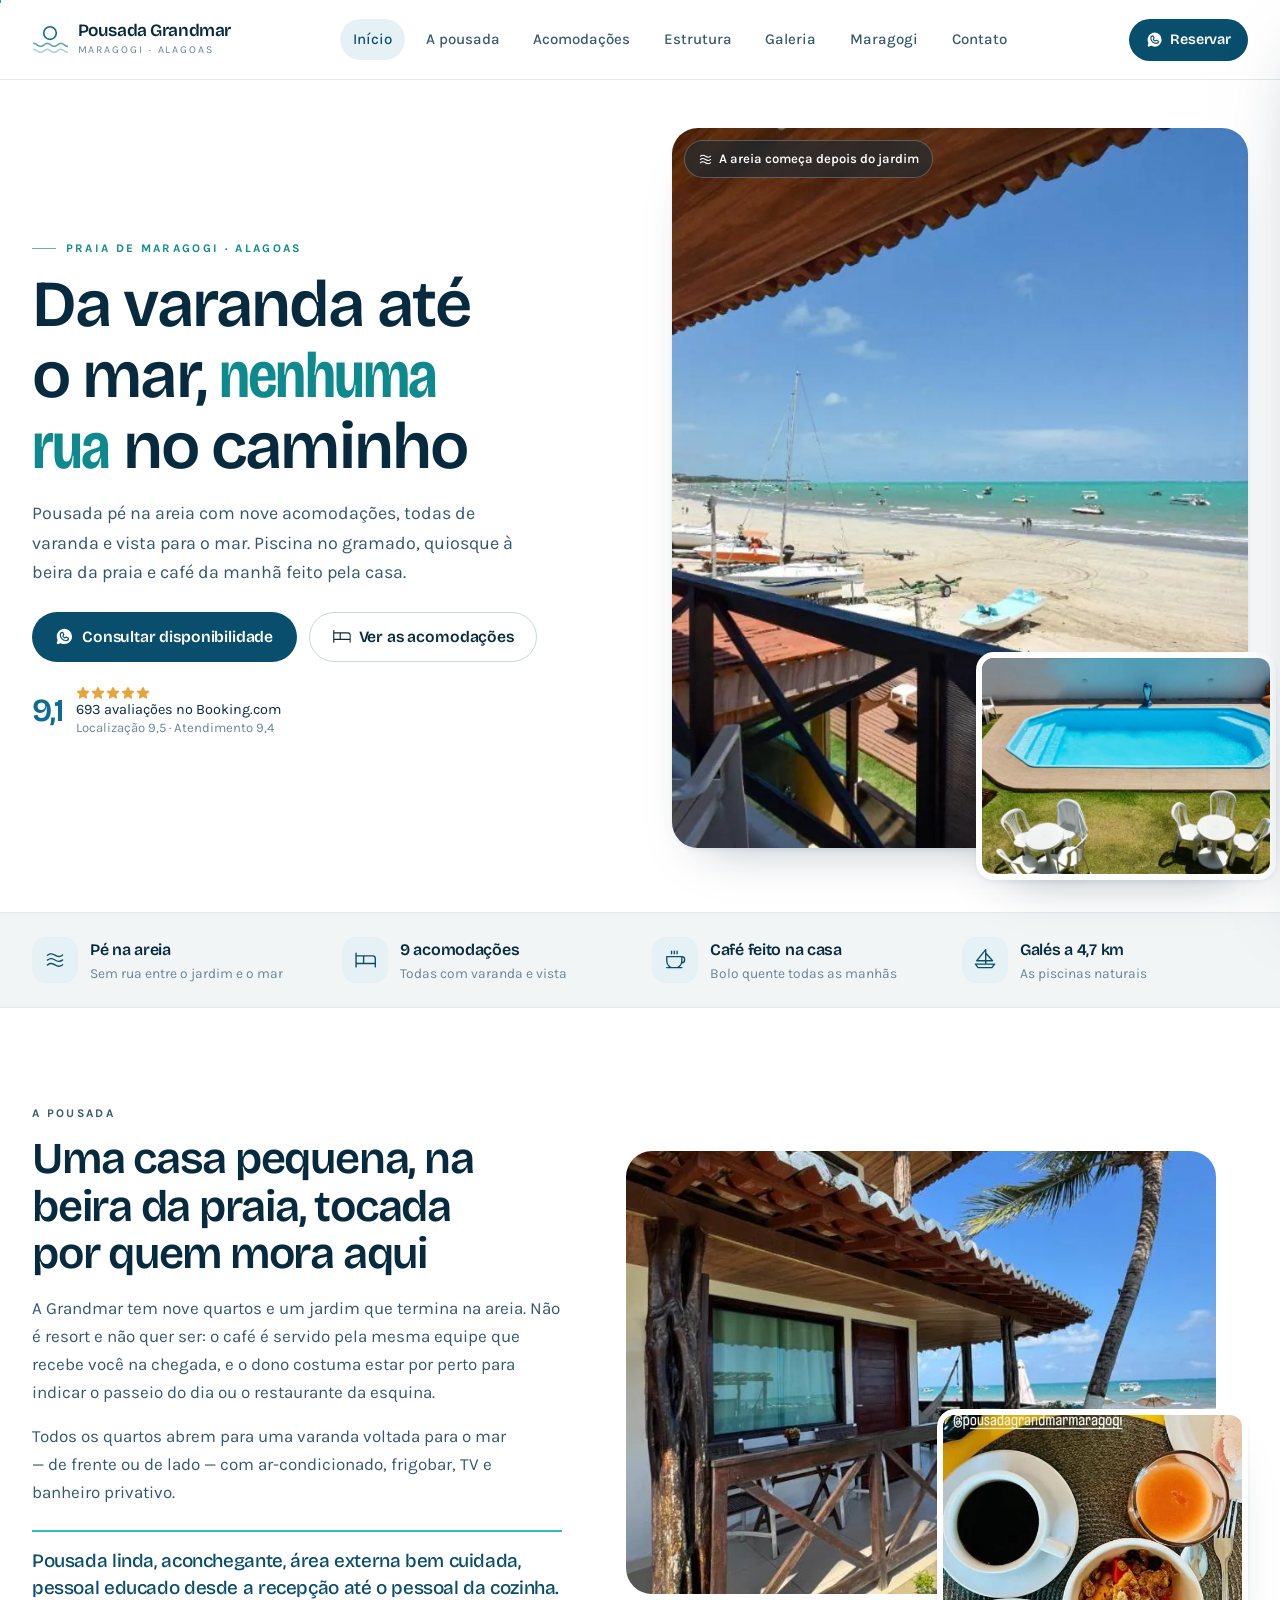
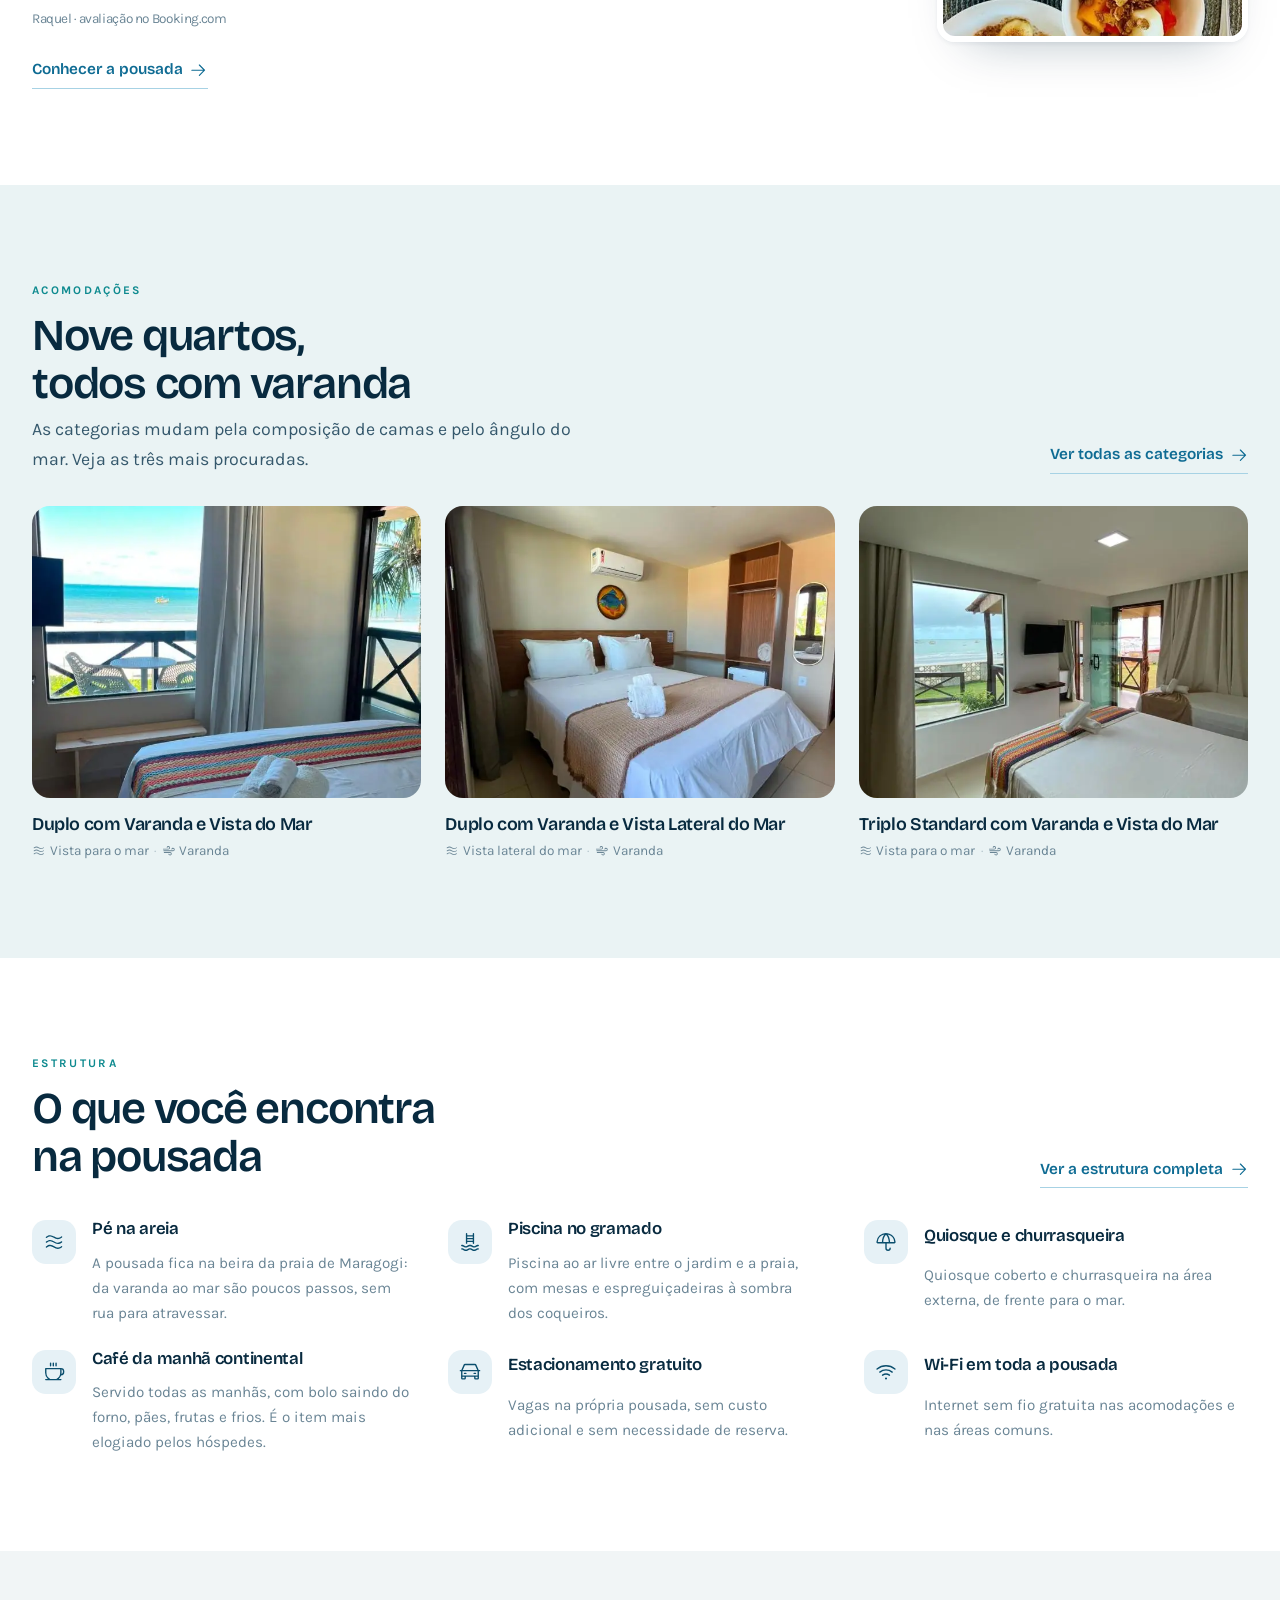
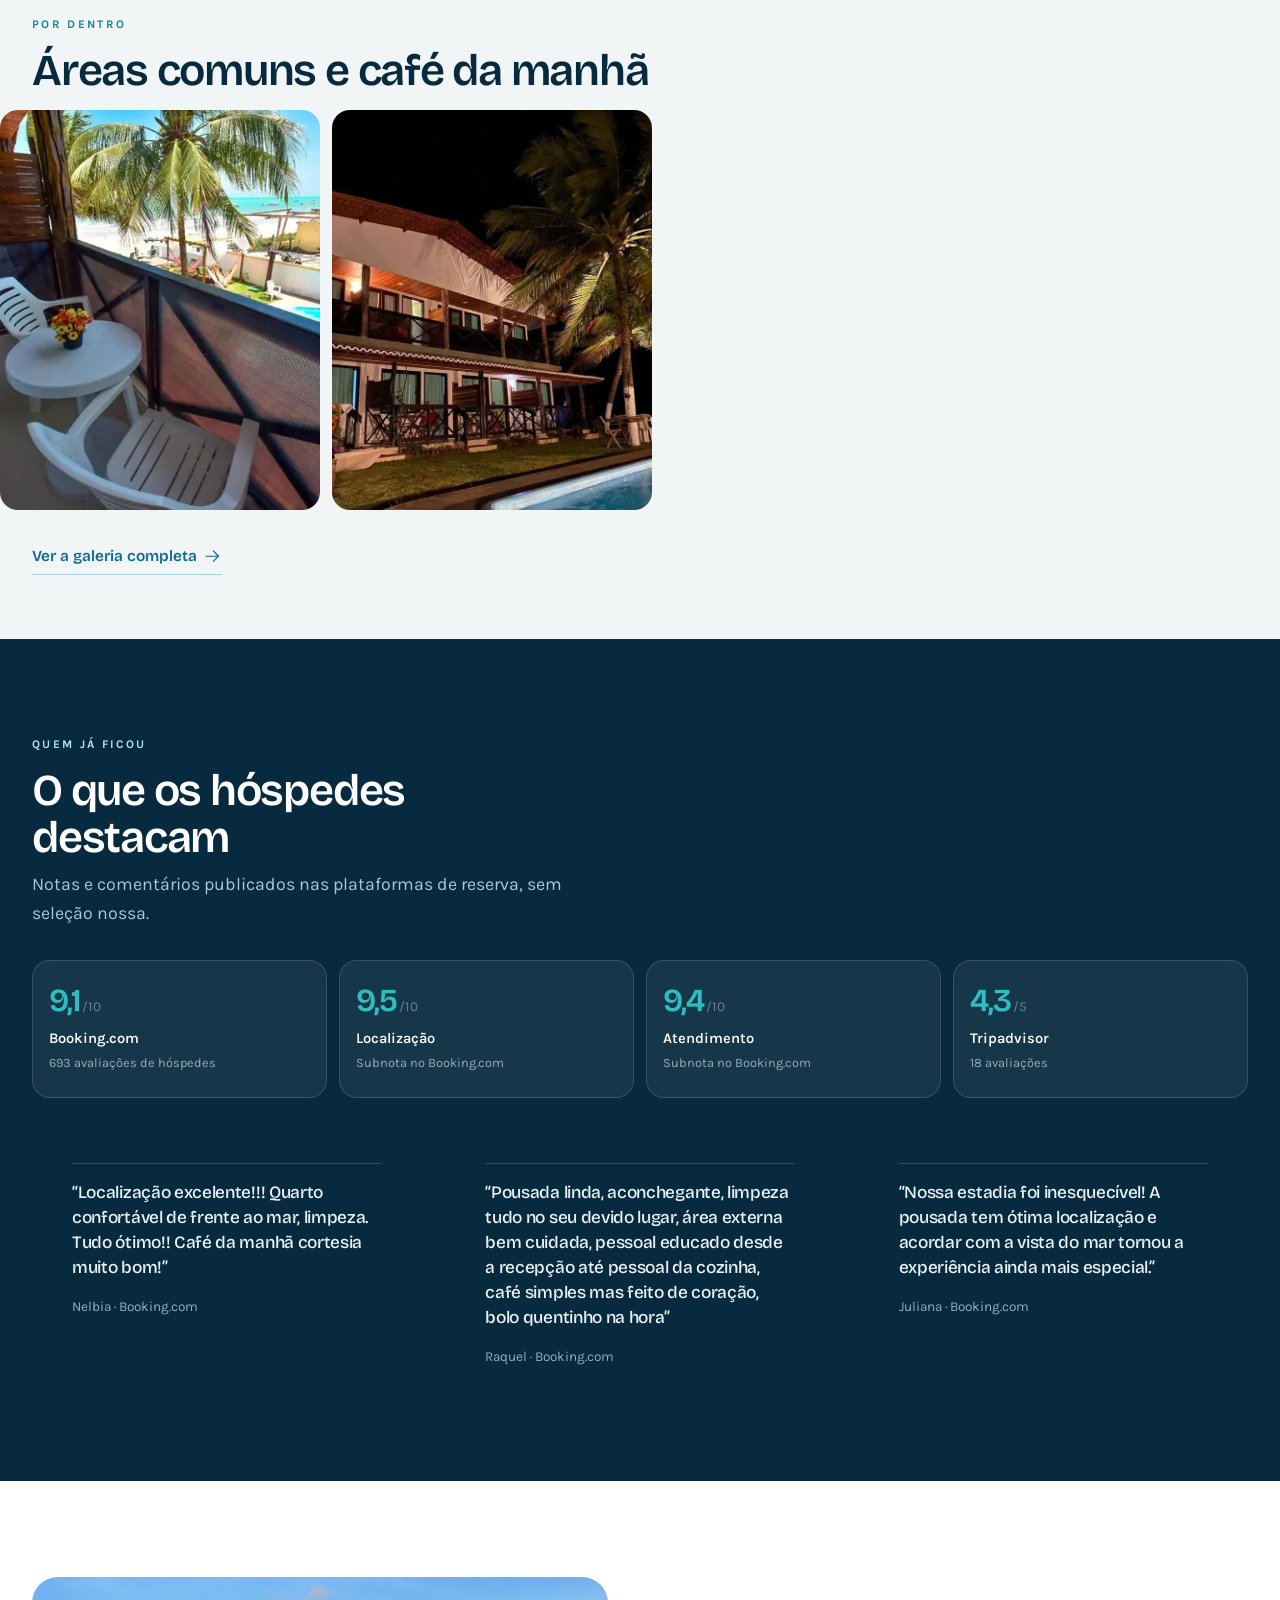
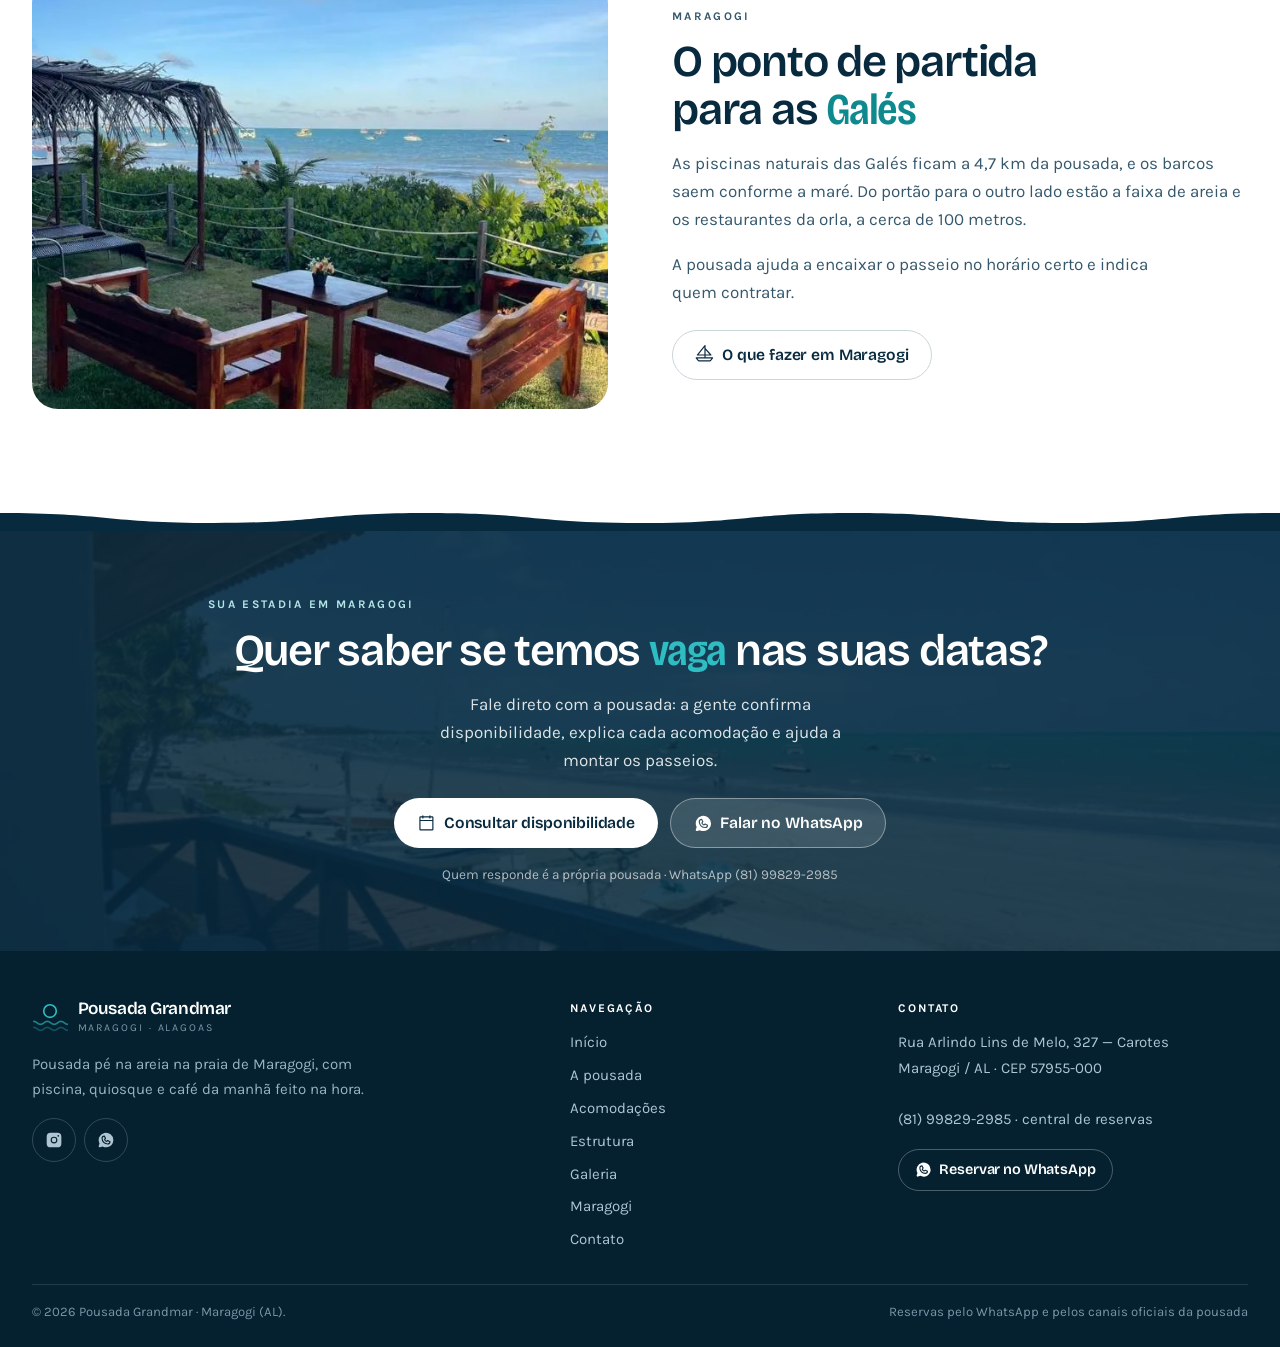
==== index.html @ 51398272 "Initial commit: site Pousada Grandmar Maragogi Site estático (HTML/CSS/JS) com build gerador de pági" ====
<!doctype html>
<html lang="pt-BR">
<head>
<meta charset="utf-8">
<meta name="viewport" content="width=device-width, initial-scale=1">
<title>Pousada Grandmar — pousada pé na areia em Maragogi (AL)</title>
<meta name="description" content="Pousada pé na areia na praia de Maragogi, com quartos de varanda e vista para o mar, piscina, quiosque e café da manhã feito na hora. Reservas pelo WhatsApp.">
<meta name="theme-color" content="#06283F">
<link rel="canonical" href="https://pousadagrandmar.vercel.app/">

<meta property="og:type" content="website">
<meta property="og:locale" content="pt_BR">
<meta property="og:site_name" content="Pousada Grandmar">
<meta property="og:title" content="Pousada Grandmar · Maragogi, Alagoas">
<meta property="og:description" content="Pousada pé na areia na praia de Maragogi, com quartos de varanda e vista para o mar, piscina, quiosque e café da manhã feito na hora. Reservas pelo WhatsApp.">
<meta property="og:url" content="https://pousadagrandmar.vercel.app/">
<meta property="og:image" content="https://pousadagrandmar.vercel.app/img/og.jpg">
<meta name="twitter:card" content="summary_large_image">

<link rel="icon" href="img/favicon.svg" type="image/svg+xml">
<link rel="apple-touch-icon" href="img/apple-touch-icon.png">
<link rel="preconnect" href="https://fonts.googleapis.com">
<link rel="preconnect" href="https://fonts.gstatic.com" crossorigin>
<link rel="preload" as="image" href="img/praia-natureza-05.webp" fetchpriority="high">
<link href="https://fonts.googleapis.com/css2?family=Bricolage+Grotesque:opsz,wdth,wght@12..96,75..100,400..700&family=Karla:wght@400;500;600;700&display=swap" rel="stylesheet">
<link rel="stylesheet" href="assets/styles.css?v=bc57a34d">
<noscript><style>.reveal{opacity:1}</style></noscript>
<script type="application/ld+json">{"@context":"https://schema.org","@type":"LodgingBusiness","name":"Pousada Grandmar","description":"Pousada pé na areia na praia de Maragogi, em Alagoas, com piscina, quiosque, jardim e quartos com varanda e vista para o mar.","url":"https://pousadagrandmar.vercel.app","image":"https://pousadagrandmar.vercel.app/og.jpg","telephone":"+55-81-99829-2985","address":{"@type":"PostalAddress","streetAddress":"Rua Arlindo Lins de Melo, 327 — Carotes","addressLocality":"Maragogi","addressRegion":"AL","postalCode":"57955-000","addressCountry":"BR"},"geo":{"@type":"GeoCoordinates","latitude":-9.01990964,"longitude":-35.22438614},"checkinTime":"14:00","checkoutTime":"12:00","sameAs":["https://www.instagram.com/pousadagrandmarmaragogi/"],"amenityFeature":[{"@type":"LocationFeatureSpecification","name":"Piscina ao ar livre","value":true},{"@type":"LocationFeatureSpecification","name":"Acesso à praia","value":true},{"@type":"LocationFeatureSpecification","name":"Café da manhã","value":true},{"@type":"LocationFeatureSpecification","name":"Estacionamento gratuito","value":true},{"@type":"LocationFeatureSpecification","name":"Wi-Fi gratuito","value":true},{"@type":"LocationFeatureSpecification","name":"Jardim","value":true},{"@type":"LocationFeatureSpecification","name":"Terraço","value":true},{"@type":"LocationFeatureSpecification","name":"Ar-condicionado","value":true}]}</script>
</head>
<body data-page="index">
<svg xmlns="http://www.w3.org/2000/svg" width="0" height="0" style="position:absolute" aria-hidden="true" focusable="false">
<symbol id="i-whatsapp-logo-fill" viewBox="0 0 256 256" fill="currentColor"><path d="M152.58,145.23l23,11.48A24,24,0,0,1,152,176a72.08,72.08,0,0,1-72-72A24,24,0,0,1,99.29,80.46l11.48,23L101,118a8,8,0,0,0-.73,7.51,56.47,56.47,0,0,0,30.15,30.15A8,8,0,0,0,138,155ZM232,128A104,104,0,0,1,79.12,219.82L45.07,231.17a16,16,0,0,1-20.24-20.24l11.35-34.05A104,104,0,1,1,232,128Zm-40,24a8,8,0,0,0-4.42-7.16l-32-16a8,8,0,0,0-8,.5l-14.69,9.8a40.55,40.55,0,0,1-16-16l9.8-14.69a8,8,0,0,0,.5-8l-16-32A8,8,0,0,0,104,64a40,40,0,0,0-40,40,88.1,88.1,0,0,0,88,88A40,40,0,0,0,192,152Z"/></symbol>
<symbol id="i-instagram-logo-fill" viewBox="0 0 256 256" fill="currentColor"><path d="M176,24H80A56.06,56.06,0,0,0,24,80v96a56.06,56.06,0,0,0,56,56h96a56.06,56.06,0,0,0,56-56V80A56.06,56.06,0,0,0,176,24ZM128,176a48,48,0,1,1,48-48A48.05,48.05,0,0,1,128,176Zm60-96a12,12,0,1,1,12-12A12,12,0,0,1,188,80Zm-28,48a32,32,0,1,1-32-32A32,32,0,0,1,160,128Z"/></symbol>
<symbol id="i-caret-down" viewBox="0 0 256 256" fill="currentColor"><path d="M213.66,101.66l-80,80a8,8,0,0,1-11.32,0l-80-80A8,8,0,0,1,53.66,90.34L128,164.69l74.34-74.35a8,8,0,0,1,11.32,11.32Z"/></symbol>
<symbol id="i-sparkle" viewBox="0 0 256 256" fill="currentColor"><path d="M197.58,129.06,146,110l-19-51.62a15.92,15.92,0,0,0-29.88,0L78,110l-51.62,19a15.92,15.92,0,0,0,0,29.88L78,178l19,51.62a15.92,15.92,0,0,0,29.88,0L146,178l51.62-19a15.92,15.92,0,0,0,0-29.88ZM137,164.22a8,8,0,0,0-4.74,4.74L112,223.85,91.78,169A8,8,0,0,0,87,164.22L32.15,144,87,123.78A8,8,0,0,0,91.78,119L112,64.15,132.22,119a8,8,0,0,0,4.74,4.74L191.85,144ZM144,40a8,8,0,0,1,8-8h16V16a8,8,0,0,1,16,0V32h16a8,8,0,0,1,0,16H184V64a8,8,0,0,1-16,0V48H152A8,8,0,0,1,144,40ZM248,88a8,8,0,0,1-8,8h-8v8a8,8,0,0,1-16,0V96h-8a8,8,0,0,1,0-16h8V72a8,8,0,0,1,16,0v8h8A8,8,0,0,1,248,88Z"/></symbol>
<symbol id="i-bathtub" viewBox="0 0 256 256" fill="currentColor"><path d="M240,96H208a8,8,0,0,0-8-8H136a8,8,0,0,0-8,8H64V52A12,12,0,0,1,76,40a12.44,12.44,0,0,1,12.16,9.59,8,8,0,0,0,15.68-3.18A28.32,28.32,0,0,0,76,24,28,28,0,0,0,48,52V96H16a8,8,0,0,0-8,8v40a56.06,56.06,0,0,0,56,56v16a8,8,0,0,0,16,0V200h96v16a8,8,0,0,0,16,0V200a56.06,56.06,0,0,0,56-56V104A8,8,0,0,0,240,96Zm-48,8v32H144V104Zm40,40a40,40,0,0,1-40,40H64a40,40,0,0,1-40-40V112H128v32a8,8,0,0,0,8,8h64a8,8,0,0,0,8-8V112h24Z"/></symbol>
<symbol id="i-television" viewBox="0 0 256 256" fill="currentColor"><path d="M216,64H147.31l34.35-34.34a8,8,0,1,0-11.32-11.32L128,60.69,85.66,18.34A8,8,0,0,0,74.34,29.66L108.69,64H40A16,16,0,0,0,24,80V200a16,16,0,0,0,16,16H216a16,16,0,0,0,16-16V80A16,16,0,0,0,216,64ZM40,80H144V200H40ZM216,200H160V80h56V200Zm-16-84a12,12,0,1,1-12-12A12,12,0,0,1,200,116Zm0,48a12,12,0,1,1-12-12A12,12,0,0,1,200,164Z"/></symbol>
<symbol id="i-coffee" viewBox="0 0 256 256" fill="currentColor"><path d="M80,56V24a8,8,0,0,1,16,0V56a8,8,0,0,1-16,0Zm40,8a8,8,0,0,0,8-8V24a8,8,0,0,0-16,0V56A8,8,0,0,0,120,64Zm32,0a8,8,0,0,0,8-8V24a8,8,0,0,0-16,0V56A8,8,0,0,0,152,64Zm96,56v8a40,40,0,0,1-37.51,39.91,96.59,96.59,0,0,1-27,40.09H208a8,8,0,0,1,0,16H32a8,8,0,0,1,0-16H56.54A96.3,96.3,0,0,1,24,136V88a8,8,0,0,1,8-8H208A40,40,0,0,1,248,120ZM200,96H40v40a80.27,80.27,0,0,0,45.12,72h69.76A80.27,80.27,0,0,0,200,136Zm32,24a24,24,0,0,0-16-22.62V136a95.78,95.78,0,0,1-1.2,15A24,24,0,0,0,232,128Z"/></symbol>
<symbol id="i-car" viewBox="0 0 256 256" fill="currentColor"><path d="M240,104H229.2L201.42,41.5A16,16,0,0,0,186.8,32H69.2a16,16,0,0,0-14.62,9.5L26.8,104H16a8,8,0,0,0,0,16h8v80a16,16,0,0,0,16,16H64a16,16,0,0,0,16-16V184h96v16a16,16,0,0,0,16,16h24a16,16,0,0,0,16-16V120h8a8,8,0,0,0,0-16ZM69.2,48H186.8l24.89,56H44.31ZM64,200H40V184H64Zm128,0V184h24v16Zm24-32H40V120H216ZM56,144a8,8,0,0,1,8-8H80a8,8,0,0,1,0,16H64A8,8,0,0,1,56,144Zm112,0a8,8,0,0,1,8-8h16a8,8,0,0,1,0,16H176A8,8,0,0,1,168,144Z"/></symbol>
<symbol id="i-users" viewBox="0 0 256 256" fill="currentColor"><path d="M117.25,157.92a60,60,0,1,0-66.5,0A95.83,95.83,0,0,0,3.53,195.63a8,8,0,1,0,13.4,8.74,80,80,0,0,1,134.14,0,8,8,0,0,0,13.4-8.74A95.83,95.83,0,0,0,117.25,157.92ZM40,108a44,44,0,1,1,44,44A44.05,44.05,0,0,1,40,108Zm210.14,98.7a8,8,0,0,1-11.07-2.33A79.83,79.83,0,0,0,172,168a8,8,0,0,1,0-16,44,44,0,1,0-16.34-84.87,8,8,0,1,1-5.94-14.85,60,60,0,0,1,55.53,105.64,95.83,95.83,0,0,1,47.22,37.71A8,8,0,0,1,250.14,206.7Z"/></symbol>
<symbol id="i-map-pin" viewBox="0 0 256 256" fill="currentColor"><path d="M128,64a40,40,0,1,0,40,40A40,40,0,0,0,128,64Zm0,64a24,24,0,1,1,24-24A24,24,0,0,1,128,128Zm0-112a88.1,88.1,0,0,0-88,88c0,31.4,14.51,64.68,42,96.25a254.19,254.19,0,0,0,41.45,38.3,8,8,0,0,0,9.18,0A254.19,254.19,0,0,0,174,200.25c27.45-31.57,42-64.85,42-96.25A88.1,88.1,0,0,0,128,16Zm0,206c-16.53-13-72-60.75-72-118a72,72,0,0,1,144,0C200,161.23,144.53,209,128,222Z"/></symbol>
<symbol id="i-phone" viewBox="0 0 256 256" fill="currentColor"><path d="M222.37,158.46l-47.11-21.11-.13-.06a16,16,0,0,0-15.17,1.4,8.12,8.12,0,0,0-.75.56L134.87,160c-15.42-7.49-31.34-23.29-38.83-38.51l20.78-24.71c.2-.25.39-.5.57-.77a16,16,0,0,0,1.32-15.06l0-.12L97.54,33.64a16,16,0,0,0-16.62-9.52A56.26,56.26,0,0,0,32,80c0,79.4,64.6,144,144,144a56.26,56.26,0,0,0,55.88-48.92A16,16,0,0,0,222.37,158.46ZM176,208A128.14,128.14,0,0,1,48,80,40.2,40.2,0,0,1,82.87,40a.61.61,0,0,0,0,.12l21,47L83.2,111.86a6.13,6.13,0,0,0-.57.77,16,16,0,0,0-1,15.7c9.06,18.53,27.73,37.06,46.46,46.11a16,16,0,0,0,15.75-1.14,8.44,8.44,0,0,0,.74-.56L168.89,152l47,21.05h0s.08,0,.11,0A40.21,40.21,0,0,1,176,208Z"/></symbol>
<symbol id="i-envelope" viewBox="0 0 256 256" fill="currentColor"><path d="M224,48H32a8,8,0,0,0-8,8V192a16,16,0,0,0,16,16H216a16,16,0,0,0,16-16V56A8,8,0,0,0,224,48Zm-96,85.15L52.57,64H203.43ZM98.71,128,40,181.81V74.19Zm11.84,10.85,12,11.05a8,8,0,0,0,10.82,0l12-11.05,58,53.15H52.57ZM157.29,128,216,74.18V181.82Z"/></symbol>
<symbol id="i-whatsapp-logo" viewBox="0 0 256 256" fill="currentColor"><path d="M187.58,144.84l-32-16a8,8,0,0,0-8,.5l-14.69,9.8a40.55,40.55,0,0,1-16-16l9.8-14.69a8,8,0,0,0,.5-8l-16-32A8,8,0,0,0,104,64a40,40,0,0,0-40,40,88.1,88.1,0,0,0,88,88,40,40,0,0,0,40-40A8,8,0,0,0,187.58,144.84ZM152,176a72.08,72.08,0,0,1-72-72A24,24,0,0,1,99.29,80.46l11.48,23L101,118a8,8,0,0,0-.73,7.51,56.47,56.47,0,0,0,30.15,30.15A8,8,0,0,0,138,155l14.61-9.74,23,11.48A24,24,0,0,1,152,176ZM128,24A104,104,0,0,0,36.18,176.88L24.83,210.93a16,16,0,0,0,20.24,20.24l34.05-11.35A104,104,0,1,0,128,24Zm0,192a87.87,87.87,0,0,1-44.06-11.81,8,8,0,0,0-6.54-.67L40,216,52.47,178.6a8,8,0,0,0-.66-6.54A88,88,0,1,1,128,216Z"/></symbol>
<symbol id="i-instagram-logo" viewBox="0 0 256 256" fill="currentColor"><path d="M128,80a48,48,0,1,0,48,48A48.05,48.05,0,0,0,128,80Zm0,80a32,32,0,1,1,32-32A32,32,0,0,1,128,160ZM176,24H80A56.06,56.06,0,0,0,24,80v96a56.06,56.06,0,0,0,56,56h96a56.06,56.06,0,0,0,56-56V80A56.06,56.06,0,0,0,176,24Zm40,152a40,40,0,0,1-40,40H80a40,40,0,0,1-40-40V80A40,40,0,0,1,80,40h96a40,40,0,0,1,40,40ZM192,76a12,12,0,1,1-12-12A12,12,0,0,1,192,76Z"/></symbol>
<symbol id="i-arrow-right" viewBox="0 0 256 256" fill="currentColor"><path d="M221.66,133.66l-72,72a8,8,0,0,1-11.32-11.32L196.69,136H40a8,8,0,0,1,0-16H196.69L138.34,61.66a8,8,0,0,1,11.32-11.32l72,72A8,8,0,0,1,221.66,133.66Z"/></symbol>
<symbol id="i-caret-left" viewBox="0 0 256 256" fill="currentColor"><path d="M165.66,202.34a8,8,0,0,1-11.32,11.32l-80-80a8,8,0,0,1,0-11.32l80-80a8,8,0,0,1,11.32,11.32L91.31,128Z"/></symbol>
<symbol id="i-caret-right" viewBox="0 0 256 256" fill="currentColor"><path d="M181.66,133.66l-80,80a8,8,0,0,1-11.32-11.32L164.69,128,90.34,53.66a8,8,0,0,1,11.32-11.32l80,80A8,8,0,0,1,181.66,133.66Z"/></symbol>
<symbol id="i-x" viewBox="0 0 256 256" fill="currentColor"><path d="M205.66,194.34a8,8,0,0,1-11.32,11.32L128,139.31,61.66,205.66a8,8,0,0,1-11.32-11.32L116.69,128,50.34,61.66A8,8,0,0,1,61.66,50.34L128,116.69l66.34-66.35a8,8,0,0,1,11.32,11.32L139.31,128Z"/></symbol>
<symbol id="i-swimming-pool" viewBox="0 0 256 256" fill="currentColor"><path d="M88,149.39a8,8,0,0,0,8-8V128h64v15.29a8,8,0,0,0,16,0V32a8,8,0,0,0-16,0V48H96V32a8,8,0,0,0-16,0V141.39A8,8,0,0,0,88,149.39ZM96,112V96h64v16Zm64-48V80H96V64ZM24,168a8,8,0,0,1,8-8c14.42,0,22.19,5.18,28.44,9.34C66,173.06,70.42,176,80,176s14-2.94,19.56-6.66c6.24-4.16,14-9.34,28.43-9.34s22.2,5.18,28.44,9.34c5.58,3.72,10,6.66,19.57,6.66s14-2.94,19.56-6.66c6.25-4.16,14-9.34,28.44-9.34a8,8,0,0,1,0,16c-9.58,0-14,2.94-19.56,6.66-6.25,4.16-14,9.34-28.44,9.34s-22.2-5.18-28.44-9.34C142,178.94,137.57,176,128,176s-14,2.94-19.56,6.66c-6.24,4.16-14,9.34-28.43,9.34s-22.19-5.18-28.44-9.34C46,178.94,41.58,176,32,176A8,8,0,0,1,24,168Zm208,40a8,8,0,0,1-8,8c-9.58,0-14,2.94-19.56,6.66-6.25,4.16-14,9.34-28.44,9.34s-22.2-5.18-28.44-9.34C142,218.94,137.57,216,128,216s-14,2.94-19.56,6.66c-6.24,4.16-14,9.34-28.43,9.34s-22.19-5.18-28.44-9.34C46,218.94,41.58,216,32,216a8,8,0,0,1,0-16c14.42,0,22.19,5.18,28.44,9.34C66,213.06,70.42,216,80,216s14-2.94,19.56-6.66c6.24-4.16,14-9.34,28.43-9.34s22.2,5.18,28.44,9.34c5.58,3.72,10,6.66,19.57,6.66s14-2.94,19.56-6.66c6.25-4.16,14-9.34,28.44-9.34A8,8,0,0,1,232,208Z"/></symbol>
<symbol id="i-waves" viewBox="0 0 256 256" fill="currentColor"><path d="M222.16,177.25a8,8,0,0,1-1,11.25c-17.36,14.39-32.86,19.5-47,19.5-18.58,0-34.82-8.82-49.93-17-25.35-13.76-47.24-25.64-79.07.74a8,8,0,1,1-10.22-12.31c40.17-33.28,70.32-16.92,96.93-2.48,25.35,13.75,47.24,25.63,79.07-.74A8,8,0,0,1,222.16,177.25Zm-11.27-57c-31.83,26.38-53.72,14.5-79.07.74-26.61-14.43-56.76-30.79-96.93,2.49a8,8,0,0,0,10.22,12.31c31.83-26.38,53.72-14.5,79.07-.74,15.11,8.19,31.35,17,49.93,17,14.14,0,29.64-5.11,47-19.5a8,8,0,1,0-10.22-12.31ZM45.11,79.8c31.83-26.37,53.72-14.49,79.07-.74,15.11,8.2,31.35,17,49.93,17,14.14,0,29.64-5.12,47-19.5a8,8,0,1,0-10.22-12.31c-31.83,26.38-53.72,14.5-79.07.74C105.21,50.58,75.06,34.22,34.89,67.5A8,8,0,1,0,45.11,79.8Z"/></symbol>
<symbol id="i-wifi-high" viewBox="0 0 256 256" fill="currentColor"><path d="M140,204a12,12,0,1,1-12-12A12,12,0,0,1,140,204ZM237.08,87A172,172,0,0,0,18.92,87,8,8,0,0,0,29.08,99.37a156,156,0,0,1,197.84,0A8,8,0,0,0,237.08,87ZM205,122.77a124,124,0,0,0-153.94,0A8,8,0,0,0,61,135.31a108,108,0,0,1,134.06,0,8,8,0,0,0,11.24-1.3A8,8,0,0,0,205,122.77Zm-32.26,35.76a76.05,76.05,0,0,0-89.42,0,8,8,0,0,0,9.42,12.94,60,60,0,0,1,70.58,0,8,8,0,1,0,9.42-12.94Z"/></symbol>
<symbol id="i-thermometer-simple" viewBox="0 0 256 256" fill="currentColor"><path d="M136,153V88a8,8,0,0,0-16,0v65a32,32,0,1,0,16,0Zm-8,47a16,16,0,1,1,16-16A16,16,0,0,1,128,200Zm40-66V48a40,40,0,0,0-80,0v86a64,64,0,1,0,80,0Zm-40,98a48,48,0,0,1-27.42-87.4A8,8,0,0,0,104,138V48a24,24,0,0,1,48,0v90a8,8,0,0,0,3.42,6.56A48,48,0,0,1,128,232Z"/></symbol>
<symbol id="i-tree" viewBox="0 0 256 256" fill="currentColor"><path d="M198.1,62.59a76,76,0,0,0-140.2,0A71.71,71.71,0,0,0,16,127.8C15.9,166,48,199,86.14,200A72.09,72.09,0,0,0,120,192.47V232a8,8,0,0,0,16,0V192.47A72.17,72.17,0,0,0,168,200l1.82,0C208,199,240.11,166,240,127.8A71.71,71.71,0,0,0,198.1,62.59ZM169.45,184a56.08,56.08,0,0,1-33.45-10v-41l43.58-21.78a8,8,0,1,0-7.16-14.32L136,115.06V88a8,8,0,0,0-16,0v51.06L83.58,120.84a8,8,0,1,0-7.16,14.32L120,156.94v17a56,56,0,0,1-33.45,10C56.9,183.23,31.92,157.52,32,127.84A55.77,55.77,0,0,1,67.11,76a8,8,0,0,0,4.53-4.67,60,60,0,0,1,112.72,0A8,8,0,0,0,188.89,76,55.79,55.79,0,0,1,224,127.84C224.08,157.52,199.1,183.23,169.45,184Z"/></symbol>
<symbol id="i-path" viewBox="0 0 256 256" fill="currentColor"><path d="M200,168a32.06,32.06,0,0,0-31,24H72a32,32,0,0,1,0-64h96a40,40,0,0,0,0-80H72a8,8,0,0,0,0,16h96a24,24,0,0,1,0,48H72a48,48,0,0,0,0,96h97a32,32,0,1,0,31-40Zm0,48a16,16,0,1,1,16-16A16,16,0,0,1,200,216Z"/></symbol>
<symbol id="i-house-line" viewBox="0 0 256 256" fill="currentColor"><path d="M240,208H224V136l2.34,2.34A8,8,0,0,0,237.66,127L139.31,28.68a16,16,0,0,0-22.62,0L18.34,127a8,8,0,0,0,11.32,11.31L32,136v72H16a8,8,0,0,0,0,16H240a8,8,0,0,0,0-16ZM48,120l80-80,80,80v88H160V152a8,8,0,0,0-8-8H104a8,8,0,0,0-8,8v56H48Zm96,88H112V160h32Z"/></symbol>
<symbol id="i-calendar-blank" viewBox="0 0 256 256" fill="currentColor"><path d="M208,32H184V24a8,8,0,0,0-16,0v8H88V24a8,8,0,0,0-16,0v8H48A16,16,0,0,0,32,48V208a16,16,0,0,0,16,16H208a16,16,0,0,0,16-16V48A16,16,0,0,0,208,32ZM72,48v8a8,8,0,0,0,16,0V48h80v8a8,8,0,0,0,16,0V48h24V80H48V48ZM208,208H48V96H208V208Z"/></symbol>
<symbol id="i-clock" viewBox="0 0 256 256" fill="currentColor"><path d="M128,24A104,104,0,1,0,232,128,104.11,104.11,0,0,0,128,24Zm0,192a88,88,0,1,1,88-88A88.1,88.1,0,0,1,128,216Zm64-88a8,8,0,0,1-8,8H128a8,8,0,0,1-8-8V72a8,8,0,0,1,16,0v48h48A8,8,0,0,1,192,128Z"/></symbol>
<symbol id="i-plus" viewBox="0 0 256 256" fill="currentColor"><path d="M224,128a8,8,0,0,1-8,8H136v80a8,8,0,0,1-16,0V136H40a8,8,0,0,1,0-16h80V40a8,8,0,0,1,16,0v80h80A8,8,0,0,1,224,128Z"/></symbol>
<symbol id="i-drop" viewBox="0 0 256 256" fill="currentColor"><path d="M174,47.75a254.19,254.19,0,0,0-41.45-38.3,8,8,0,0,0-9.18,0A254.19,254.19,0,0,0,82,47.75C54.51,79.32,40,112.6,40,144a88,88,0,0,0,176,0C216,112.6,201.49,79.32,174,47.75ZM128,216a72.08,72.08,0,0,1-72-72c0-57.23,55.47-105,72-118,16.53,13,72,60.75,72,118A72.08,72.08,0,0,1,128,216Zm55.89-62.66a57.6,57.6,0,0,1-46.56,46.55A8.75,8.75,0,0,1,136,200a8,8,0,0,1-1.32-15.89c16.57-2.79,30.63-16.85,33.44-33.45a8,8,0,0,1,15.78,2.68Z"/></symbol>
<symbol id="i-sun" viewBox="0 0 256 256" fill="currentColor"><path d="M120,40V16a8,8,0,0,1,16,0V40a8,8,0,0,1-16,0Zm72,88a64,64,0,1,1-64-64A64.07,64.07,0,0,1,192,128Zm-16,0a48,48,0,1,0-48,48A48.05,48.05,0,0,0,176,128ZM58.34,69.66A8,8,0,0,0,69.66,58.34l-16-16A8,8,0,0,0,42.34,53.66Zm0,116.68-16,16a8,8,0,0,0,11.32,11.32l16-16a8,8,0,0,0-11.32-11.32ZM192,72a8,8,0,0,0,5.66-2.34l16-16a8,8,0,0,0-11.32-11.32l-16,16A8,8,0,0,0,192,72Zm5.66,114.34a8,8,0,0,0-11.32,11.32l16,16a8,8,0,0,0,11.32-11.32ZM48,128a8,8,0,0,0-8-8H16a8,8,0,0,0,0,16H40A8,8,0,0,0,48,128Zm80,80a8,8,0,0,0-8,8v24a8,8,0,0,0,16,0V216A8,8,0,0,0,128,208Zm112-88H216a8,8,0,0,0,0,16h24a8,8,0,0,0,0-16Z"/></symbol>
<symbol id="i-moon-stars" viewBox="0 0 256 256" fill="currentColor"><path d="M240,96a8,8,0,0,1-8,8H216v16a8,8,0,0,1-16,0V104H184a8,8,0,0,1,0-16h16V72a8,8,0,0,1,16,0V88h16A8,8,0,0,1,240,96ZM144,56h8v8a8,8,0,0,0,16,0V56h8a8,8,0,0,0,0-16h-8V32a8,8,0,0,0-16,0v8h-8a8,8,0,0,0,0,16Zm72.77,97a8,8,0,0,1,1.43,8A96,96,0,1,1,95.07,37.8a8,8,0,0,1,10.6,9.06A88.07,88.07,0,0,0,209.14,150.33,8,8,0,0,1,216.77,153Zm-19.39,14.88c-1.79.09-3.59.14-5.38.14A104.11,104.11,0,0,1,88,64c0-1.79,0-3.59.14-5.38A80,80,0,1,0,197.38,167.86Z"/></symbol>
<symbol id="i-sailboat" viewBox="0 0 256 256" fill="currentColor"><path d="M247.21,172.53A8,8,0,0,0,240,168H144V144h72a8,8,0,0,0,5.92-13.38L144,44.91V8a8,8,0,0,0-14.21-5l-104,128A8,8,0,0,0,32,144h96v24H16a8,8,0,0,0-6.25,13l29.6,37a15.93,15.93,0,0,0,12.49,6H204.16a15.93,15.93,0,0,0,12.49-6l29.6-37A8,8,0,0,0,247.21,172.53ZM197.92,128H144V68.69ZM48.81,128,128,30.53V128Zm155.35,80H51.84l-19.2-24H223.36Z"/></symbol>
<symbol id="i-bed" viewBox="0 0 256 256" fill="currentColor"><path d="M216,72H32V48a8,8,0,0,0-16,0V208a8,8,0,0,0,16,0V176H240v32a8,8,0,0,0,16,0V112A40,40,0,0,0,216,72ZM32,88h72v72H32Zm88,72V88h96a24,24,0,0,1,24,24v48Z"/></symbol>
<symbol id="i-martini" viewBox="0 0 256 256" fill="currentColor"><path d="M237.66,45.66A8,8,0,0,0,232,32H24a8,8,0,0,0-5.66,13.66L120,147.31V208H88a8,8,0,0,0,0,16h80a8,8,0,0,0,0-16H136V147.31ZM43.31,48H212.69l-16,16H59.31ZM128,132.69,75.31,80H180.69Z"/></symbol>
<symbol id="i-book-open" viewBox="0 0 256 256" fill="currentColor"><path d="M232,48H160a40,40,0,0,0-32,16A40,40,0,0,0,96,48H24a8,8,0,0,0-8,8V200a8,8,0,0,0,8,8H96a24,24,0,0,1,24,24,8,8,0,0,0,16,0,24,24,0,0,1,24-24h72a8,8,0,0,0,8-8V56A8,8,0,0,0,232,48ZM96,192H32V64H96a24,24,0,0,1,24,24V200A39.81,39.81,0,0,0,96,192Zm128,0H160a39.81,39.81,0,0,0-24,8V88a24,24,0,0,1,24-24h64Z"/></symbol>
<symbol id="i-umbrella" viewBox="0 0 256 256" fill="currentColor"><path d="M240,126.63A112.44,112.44,0,0,0,51.75,53.75a111.56,111.56,0,0,0-35.7,72.88A16,16,0,0,0,32,144h88v56a32,32,0,0,0,64,0,8,8,0,0,0-16,0,16,16,0,0,1-32,0V144h88a16,16,0,0,0,16-17.37ZM32,128l0,0a96.15,96.15,0,0,1,76.2-85.89C96.48,58,81.85,86.11,80.17,128Zm64.15,0c1.39-30.77,10.53-52.81,18.3-66.24A106.44,106.44,0,0,1,128,43.16a106.31,106.31,0,0,1,13.52,18.6C154.8,84.7,159,109.28,159.82,128Zm79.65,0c-1.68-41.89-16.31-70-28-85.94A96.07,96.07,0,0,1,224,128Z"/></symbol>
<symbol id="i-wind" viewBox="0 0 256 256" fill="currentColor"><path d="M184,184a32,32,0,0,1-32,32c-13.7,0-26.95-8.93-31.5-21.22a8,8,0,0,1,15-5.56C137.74,195.27,145,200,152,200a16,16,0,0,0,0-32H40a8,8,0,0,1,0-16H152A32,32,0,0,1,184,184Zm-64-80a32,32,0,0,0,0-64c-13.7,0-26.95,8.93-31.5,21.22a8,8,0,0,0,15,5.56C105.74,60.73,113,56,120,56a16,16,0,0,1,0,32H24a8,8,0,0,0,0,16Zm88-32c-13.7,0-26.95,8.93-31.5,21.22a8,8,0,0,0,15,5.56C193.74,92.73,201,88,208,88a16,16,0,0,1,0,32H32a8,8,0,0,0,0,16H208a32,32,0,0,0,0-64Z"/></symbol>
<symbol id="i-star" viewBox="0 0 256 256"><path d="M239.2,97.29a16,16,0,0,0-13.81-11L166,81.17,142.72,25.81h0a15.95,15.95,0,0,0-29.44,0L90.07,81.17,30.61,86.32a16,16,0,0,0-9.11,28.06L66.61,153.8,53.09,212.34a16,16,0,0,0,23.84,17.34l51-31,51.11,31a16,16,0,0,0,23.84-17.34l-13.51-58.6,45.1-39.36A16,16,0,0,0,239.2,97.29Z"/></symbol>
</svg>

<a class="skip" href="#main">Ir para o conteúdo</a>

<div class="tide" id="tide" aria-hidden="true"></div>

<header class="header header--solid is-stuck" id="header">
  <div class="header__inner">
    <a class="brand" href="/">
      <svg class="brand__mark" viewBox="0 0 48 46" aria-hidden="true">
        <circle cx="24" cy="15" r="8.5" fill="none" stroke="currentColor" stroke-width="2.2"/>
        <path d="M2 29c4.6 0 4.6 4 9.2 4s4.6-4 9.2-4 4.6 4 9.2 4 4.6-4 9.2-4 4.6 4 9.2 4" fill="none" stroke="currentColor" stroke-width="2.2" stroke-linecap="round" opacity=".62"/>
        <path d="M2 37c4.6 0 4.6 4 9.2 4s4.6-4 9.2-4 4.6 4 9.2 4 4.6-4 9.2-4 4.6 4 9.2 4" fill="none" stroke="currentColor" stroke-width="2.2" stroke-linecap="round" opacity=".32"/>
      </svg>
      <span>
        <span class="brand__name">Pousada Grandmar</span>
        <span class="brand__sub">Maragogi · Alagoas</span>
      </span>
    </a>
    <nav class="nav" aria-label="Navegação principal">
      <a class="nav__link" href="/" aria-current="page">Início</a>
      <a class="nav__link" href="/a-pousada">A pousada</a>
      <a class="nav__link" href="/acomodacoes">Acomodações</a>
      <a class="nav__link" href="/estrutura">Estrutura</a>
      <a class="nav__link" href="/galeria">Galeria</a>
      <a class="nav__link" href="/maragogi">Maragogi</a>
      <a class="nav__link" href="/contato">Contato</a>
    </nav>
    <a class="btn btn--sm btn--onmedia header__cta" href="#" data-wa="Olá! Vim pelo site da Pousada Grandmar e gostaria de consultar disponibilidade.">
      <svg class="ico" aria-hidden="true"><use href="#i-whatsapp-logo-fill"></use></svg> Reservar
    </a>
    <button class="burger" type="button" id="burger" aria-expanded="false" aria-controls="drawer">
      <span class="burger__lines" aria-hidden="true"><i></i><i></i><i></i></span>
      <span class="sr-only">Abrir menu</span>
    </button>
  </div>
</header>

<div class="drawer" id="drawer" data-open="false" role="dialog" aria-modal="true" aria-label="Menu">
  <div class="drawer__top">
    <a class="brand" href="/">
      <svg class="brand__mark" viewBox="0 0 48 46" aria-hidden="true">
        <circle cx="24" cy="15" r="8.5" fill="none" stroke="currentColor" stroke-width="2.2"/>
        <path d="M2 29c4.6 0 4.6 4 9.2 4s4.6-4 9.2-4 4.6 4 9.2 4 4.6-4 9.2-4 4.6 4 9.2 4" fill="none" stroke="currentColor" stroke-width="2.2" stroke-linecap="round" opacity=".62"/>
        <path d="M2 37c4.6 0 4.6 4 9.2 4s4.6-4 9.2-4 4.6 4 9.2 4 4.6-4 9.2-4 4.6 4 9.2 4" fill="none" stroke="currentColor" stroke-width="2.2" stroke-linecap="round" opacity=".32"/>
      </svg>
      <span>
        <span class="brand__name" style="color:var(--brand-900)">Pousada Grandmar</span>
        <span class="brand__sub" style="color:var(--muted)">Maragogi · Alagoas</span>
      </span>
    </a>
    <button class="drawer__close" type="button" id="drawerClose" aria-label="Fechar menu"><svg class="ico" aria-hidden="true"><use href="#i-x"></use></svg></button>
  </div>
  <nav aria-label="Navegação">
    <a class="drawer__link" href="/" aria-current="page">Início <svg class="ico" aria-hidden="true"><use href="#i-arrow-right"></use></svg></a>
      <a class="drawer__link" href="/a-pousada">A pousada <svg class="ico" aria-hidden="true"><use href="#i-arrow-right"></use></svg></a>
      <a class="drawer__link" href="/acomodacoes">Acomodações <svg class="ico" aria-hidden="true"><use href="#i-arrow-right"></use></svg></a>
      <a class="drawer__link" href="/estrutura">Estrutura <svg class="ico" aria-hidden="true"><use href="#i-arrow-right"></use></svg></a>
      <a class="drawer__link" href="/galeria">Galeria <svg class="ico" aria-hidden="true"><use href="#i-arrow-right"></use></svg></a>
      <a class="drawer__link" href="/maragogi">Maragogi <svg class="ico" aria-hidden="true"><use href="#i-arrow-right"></use></svg></a>
      <a class="drawer__link" href="/contato">Contato <svg class="ico" aria-hidden="true"><use href="#i-arrow-right"></use></svg></a>
  </nav>
  <div class="drawer__actions">
    <a class="btn btn--whats btn--block" href="#" data-wa="Olá! Vim pelo site da Pousada Grandmar e gostaria de consultar disponibilidade."><svg class="ico" aria-hidden="true"><use href="#i-whatsapp-logo-fill"></use></svg> Falar no WhatsApp</a>
    <a class="btn btn--outline btn--block" href="https://www.instagram.com/pousadagrandmarmaragogi/" target="_blank" rel="noopener"><svg class="ico" aria-hidden="true"><use href="#i-instagram-logo-fill"></use></svg> Ver no Instagram</a>
    <p class="drawer__meta">Rua Arlindo Lins de Melo, 327 · Maragogi (AL)</p>
  </div>
</div>

<main id="main">

<section class="hero">
  <div class="hero__inner">
    <div class="hero__head">
      <p class="eyebrow"><span class="rule"></span> Praia de Maragogi · Alagoas</p>
      <h1>Da varanda até o mar, <span class="accent-i">nenhuma rua</span> no caminho</h1>
      <p class="hero__lead">Pousada pé na areia com nove acomodações, todas de varanda e vista para o mar. Piscina no gramado, quiosque à beira da praia e café da manhã feito pela casa.</p>
      <div class="hero__actions">
        <a class="btn btn--primary" href="#" data-wa="Olá! Vim pelo site da Pousada Grandmar e gostaria de consultar disponibilidade."><svg class="ico" aria-hidden="true"><use href="#i-whatsapp-logo-fill"></use></svg> Consultar disponibilidade</a>
        <a class="btn btn--outline" href="/acomodacoes"><svg class="ico" aria-hidden="true"><use href="#i-bed"></use></svg> Ver as acomodações</a>
      </div>
      <a class="trust" href="https://www.booking.com/hotel/br/grandmarsuitesmaragogi.pt-br.html" target="_blank" rel="noopener">
        <span class="trust__score">9,1</span>
        <span class="trust__txt">
          <span class="trust__stars"><svg class="ico" aria-hidden="true"><use href="#i-star"></use></svg><svg class="ico" aria-hidden="true"><use href="#i-star"></use></svg><svg class="ico" aria-hidden="true"><use href="#i-star"></use></svg><svg class="ico" aria-hidden="true"><use href="#i-star"></use></svg><svg class="ico" aria-hidden="true"><use href="#i-star"></use></svg></span>
          693 avaliações no Booking.com
          <small>Localização 9,5 · Atendimento 9,4</small>
        </span>
      </a>
    </div>
    <div class="hero__media">
      <div class="collage">
        <figure class="collage__main">
          <img src="img/praia-natureza-05.webp" alt="A praia de Maragogi vista da varanda coberta da Pousada Grandmar" fetchpriority="high" width="1400" height="933">
          <figcaption class="collage__tag"><svg class="ico" aria-hidden="true"><use href="#i-waves"></use></svg> A areia começa depois do jardim</figcaption>
        </figure>
        <figure class="collage__inset">
          <img src="img/t/piscina-03.webp" alt="Piscina ao ar livre no gramado da pousada" width="720" height="540" loading="lazy" decoding="async">
        </figure>
      </div>
    </div>
  </div>
</section>

<section class="strip" aria-label="A pousada em resumo">
  <div class="shell">
    <ul class="strip__list">
      <li><span class="strip__ico"><svg class="ico" aria-hidden="true"><use href="#i-waves"></use></svg></span><span><b>Pé na areia</b><small>Sem rua entre o jardim e o mar</small></span></li>
      <li><span class="strip__ico"><svg class="ico" aria-hidden="true"><use href="#i-bed"></use></svg></span><span><b>9 acomodações</b><small>Todas com varanda e vista</small></span></li>
      <li><span class="strip__ico"><svg class="ico" aria-hidden="true"><use href="#i-coffee"></use></svg></span><span><b>Café feito na casa</b><small>Bolo quente todas as manhãs</small></span></li>
      <li><span class="strip__ico"><svg class="ico" aria-hidden="true"><use href="#i-sailboat"></use></svg></span><span><b>Galés a 4,7 km</b><small>As piscinas naturais</small></span></li>
    </ul>
  </div>
</section>

<section class="sec">
  <div class="shell split split--wide-media">
    <div class="split__body">
      <p class="eyebrow">A pousada</p>
      <h2>Uma casa pequena, na beira da praia, tocada por quem mora aqui</h2>
      <p>A Grandmar tem nove quartos e um jardim que termina na areia. Não é resort e não quer ser: o café é servido pela mesma equipe que recebe você na chegada, e o dono costuma estar por perto para indicar o passeio do dia ou o restaurante da esquina.</p>
      <p>Todos os quartos abrem para uma varanda voltada para o mar — de frente ou de lado — com ar-condicionado, frigobar, TV e banheiro privativo.</p>
      <blockquote class="pull">Pousada linda, aconchegante, área externa bem cuidada, pessoal educado desde a recepção até o pessoal da cozinha.<cite>Raquel · avaliação no Booking.com</cite></blockquote>
      <div class="split__actions">
        <a class="tlink" href="/a-pousada">Conhecer a pousada <svg class="ico" aria-hidden="true"><use href="#i-arrow-right"></use></svg></a>
      </div>
    </div>
    <div class="split__media split__media--stack">
      <img src="img/praia-natureza-01.webp" alt="A Pousada Grandmar vista do jardim, com coqueiros e o mar ao fundo" width="1400" height="933" loading="lazy" decoding="async">
      <img class="stack-b" src="img/t/cafe-manha-05.webp" alt="Prato do café da manhã servido na pousada" width="720" height="480" loading="lazy" decoding="async">
    </div>
  </div>
</section>

<section class="sec sec--shore">
  <div class="shell">
    <div class="sechead">
      <div>
        <p class="eyebrow">Acomodações</p>
        <h2>Nove quartos, todos com varanda</h2>
        <p class="lead">As categorias mudam pela composição de camas e pelo ângulo do mar. Veja as três mais procuradas.</p>
      </div>
      <a class="tlink" href="/acomodacoes">Ver todas as categorias <svg class="ico" aria-hidden="true"><use href="#i-arrow-right"></use></svg></a>
    </div>
    <div class="rooms rooms--compact" data-compact data-limit="3"></div>
  </div>
</section>

<section class="sec">
  <div class="shell">
    <div class="sechead">
      <div>
        <p class="eyebrow">Estrutura</p>
        <h2>O que você encontra na pousada</h2>
      </div>
      <a class="tlink" href="/estrutura">Ver a estrutura completa <svg class="ico" aria-hidden="true"><use href="#i-arrow-right"></use></svg></a>
    </div>
    <div class="feats" id="feats" data-limit="6"></div>
  </div>
</section>

<section class="sec sec--tight sec--surface" aria-label="Fotos da pousada">
  <div class="shell">
    <p class="eyebrow">Por dentro</p>
    <h2>Áreas comuns e café da manhã</h2>
  </div>
  <div class="carousel" id="photoCar"></div>
  <div class="shell" style="margin-top:var(--s4)">
    <a class="tlink" href="/galeria">Ver a galeria completa <svg class="ico" aria-hidden="true"><use href="#i-arrow-right"></use></svg></a>
  </div>
</section>

<section class="sec sec--deep">
  <div class="shell">
    <div class="sechead">
      <div>
        <p class="eyebrow eyebrow--light">Quem já ficou</p>
        <h2>O que os hóspedes destacam</h2>
        <p class="lead">Notas e comentários publicados nas plataformas de reserva, sem seleção nossa.</p>
      </div>
    </div>
    <div class="ratings" id="ratings" style="margin-bottom:var(--s7)"></div>
    <div class="quotes" id="quotes" data-limit="3"></div>
  </div>
</section>

<section class="sec">
  <div class="shell split split--flip">
    <div class="split__body">
      <p class="eyebrow">Maragogi</p>
      <h2>O ponto de partida para as <span class="accent-i">Galés</span></h2>
      <p>As piscinas naturais das Galés ficam a 4,7 km da pousada, e os barcos saem conforme a maré. Do portão para o outro lado estão a faixa de areia e os restaurantes da orla, a cerca de 100 metros.</p>
      <p>A pousada ajuda a encaixar o passeio no horário certo e indica quem contratar.</p>
      <div class="split__actions">
        <a class="btn btn--outline" href="/maragogi"><svg class="ico" aria-hidden="true"><use href="#i-sailboat"></use></svg> O que fazer em Maragogi</a>
      </div>
    </div>
    <div class="split__media">
      <img src="img/praia-natureza-06.webp" alt="Mesas do quiosque da pousada com o mar de Maragogi ao fundo" width="1400" height="933" loading="lazy" decoding="async">
    </div>
  </div>
</section>

</main>

<svg class="wave-div" viewBox="0 0 1440 26" preserveAspectRatio="none" aria-hidden="true">
    <path d="M0 26V8c120 0 120 10 240 10S360 8 480 8s120 10 240 10S840 8 960 8s120 10 240 10 120-10 240-10v18Z" fill="currentColor"/>
  </svg>
<section class="prefooter" aria-label="Reservas">
  <img class="prefooter__bg" src="img/t/praia-natureza-05.webp" alt="" loading="lazy" decoding="async">
  <div class="prefooter__inner">
    <p class="eyebrow eyebrow--light">Sua estadia em Maragogi</p>
    <h2>Quer saber se temos <span class="accent-i">vaga</span> nas suas datas?</h2>
    <p class="prefooter__lead">Fale direto com a pousada: a gente confirma disponibilidade, explica cada acomodação e ajuda a montar os passeios.</p>
    <div class="prefooter__actions">
      <a class="btn btn--light" href="#" data-wa="Olá! Vim pelo site da Pousada Grandmar e gostaria de consultar disponibilidade."><svg class="ico" aria-hidden="true"><use href="#i-calendar-blank"></use></svg> Consultar disponibilidade</a>
      <a class="btn btn--onmedia" href="#" data-wa="Olá! Vim pelo site da Pousada Grandmar e queria tirar uma dúvida."><svg class="ico" aria-hidden="true"><use href="#i-whatsapp-logo-fill"></use></svg> Falar no WhatsApp</a>
    </div>
    <p class="prefooter__note">Quem responde é a própria pousada · WhatsApp (81) 99829-2985</p>
  </div>
</section>
<footer class="footer">
  <div class="shell">
    <div class="footer__grid">
      <div>
        <a class="brand" href="/" style="margin-right:0">
          <svg class="brand__mark" viewBox="0 0 48 46" aria-hidden="true">
        <circle cx="24" cy="15" r="8.5" fill="none" stroke="currentColor" stroke-width="2.2"/>
        <path d="M2 29c4.6 0 4.6 4 9.2 4s4.6-4 9.2-4 4.6 4 9.2 4 4.6-4 9.2-4 4.6 4 9.2 4" fill="none" stroke="currentColor" stroke-width="2.2" stroke-linecap="round" opacity=".62"/>
        <path d="M2 37c4.6 0 4.6 4 9.2 4s4.6-4 9.2-4 4.6 4 9.2 4 4.6-4 9.2-4 4.6 4 9.2 4" fill="none" stroke="currentColor" stroke-width="2.2" stroke-linecap="round" opacity=".32"/>
      </svg>
          <span>
            <span class="brand__name">Pousada Grandmar</span>
            <span class="brand__sub">Maragogi · Alagoas</span>
          </span>
        </a>
        <p class="footer__about">Pousada pé na areia na praia de Maragogi, com piscina, quiosque e café da manhã feito na hora.</p>
        <div class="socials">
          <a href="https://www.instagram.com/pousadagrandmarmaragogi/" target="_blank" rel="noopener" aria-label="Instagram da Pousada Grandmar"><svg class="ico" aria-hidden="true"><use href="#i-instagram-logo-fill"></use></svg></a>
          <a href="#" data-wa="Olá! Vim pelo site da Pousada Grandmar." aria-label="WhatsApp da Pousada Grandmar"><svg class="ico" aria-hidden="true"><use href="#i-whatsapp-logo-fill"></use></svg></a>
        </div>
      </div>
      <div>
        <p class="footer__h">Navegação</p>
        <ul>
          <li><a href="/">Início</a></li>
          <li><a href="/a-pousada">A pousada</a></li>
          <li><a href="/acomodacoes">Acomodações</a></li>
          <li><a href="/estrutura">Estrutura</a></li>
          <li><a href="/galeria">Galeria</a></li>
          <li><a href="/maragogi">Maragogi</a></li>
          <li><a href="/contato">Contato</a></li>
        </ul>
      </div>
      <div>
        <p class="footer__h">Contato</p>
        <address>
          Rua Arlindo Lins de Melo, 327 — Carotes<br>
          Maragogi / AL · CEP 57955-000<br><br>
          <a href="https://wa.me/5581998292985" target="_blank" rel="noopener">(81) 99829-2985</a> · central de reservas
        </address>
        <a class="btn btn--outline btn--sm" style="margin-top:var(--s4);color:#fff;border-color:rgba(255,255,255,.28)" href="#" data-wa="Olá! Vim pelo site da Pousada Grandmar e gostaria de consultar disponibilidade."><svg class="ico" aria-hidden="true"><use href="#i-whatsapp-logo-fill"></use></svg> Reservar no WhatsApp</a>
      </div>
    </div>
    <div class="footer__bar">
      <span>© <span id="ano">2026</span> Pousada Grandmar · Maragogi (AL).</span>
      <span>Reservas pelo WhatsApp e pelos canais oficiais da pousada</span>
    </div>
  </div>
</footer>

<a class="fab" id="fab" href="#" data-wa="Olá! Vim pelo site da Pousada Grandmar e gostaria de consultar disponibilidade." target="_blank" rel="noopener" aria-label="Falar com a pousada no WhatsApp">
  <svg class="fab__ico" aria-hidden="true"><use href="#i-whatsapp-logo-fill"></use></svg>
  <span class="fab__label">Reservar no WhatsApp</span>
</a>

<button class="totop" id="totop" type="button" aria-label="Voltar ao topo"><svg class="ico" aria-hidden="true"><use href="#i-caret-down"></use></svg></button>

<div class="lightbox" id="lightbox" data-open="false" role="dialog" aria-modal="true" aria-label="Galeria de fotos">
  <div class="lightbox__top">
    <span class="lightbox__title" id="lbTitle"></span>
    <button class="lb-btn" type="button" id="lbClose" aria-label="Fechar galeria"><svg class="ico" aria-hidden="true"><use href="#i-x"></use></svg></button>
  </div>
  <div class="lightbox__stage" id="lbStage">
    <button class="lb-edge lb-edge--prev" type="button" id="lbPrev" aria-label="Foto anterior"><svg class="ico" aria-hidden="true"><use href="#i-caret-left"></use></svg></button>
    <img id="lbImg" alt="" hidden>
    <button class="lb-edge lb-edge--next" type="button" id="lbNext" aria-label="Próxima foto"><svg class="ico" aria-hidden="true"><use href="#i-caret-right"></use></svg></button>
  </div>
  <div class="lightbox__foot" aria-live="polite">
    <p class="lightbox__cap" id="lbCap"></p>
    <span class="lightbox__count" id="lbCount"></span>
  </div>
</div>

<script src="assets/vendor/gsap.min.js?v=9396f256"></script>
<script src="assets/vendor/ScrollTrigger.min.js?v=05ca5ad8"></script>
<script src="assets/data.js?v=171051f4"></script>
<script src="assets/app.js?v=827389bb"></script>
<script src="assets/motion.js?v=fe13a9f9"></script>
</body>
</html>
---- assets/styles.css ----
/* =========================================================================
   Pousada Grandmar — Praia de Maragogi (AL)
   Design system do projeto. Nenhum valor solto fora daqui.

   Direção: "maré alta". Fundo branco e limpo como as plataformas de reserva
   que o hóspede já conhece, mas com voz própria — azul da logo, turquesa das
   piscinas naturais das Galés e um grotesco de personalidade nos títulos, em
   vez da serifada que todo site de pousada usa.

   Assinatura do projeto: a linha de maré. Uma faixa turquesa fina no topo,
   que enche conforme a página rola, e o mesmo desenho de onda separando as
   seções claras das escuras. É o único elemento decorativo — e ele diz algo
   verdadeiro sobre uma pousada onde tudo depende da maré.
   ========================================================================= */

/* --------------------------------------------------------------- tokens */
:root {
  /* Azul da marca — mar aberto */
  --brand-900:#082A3F;
  --brand-800:#0A4E6D;
  --brand-700:#0E6B93;
  --brand-600:#1B8CBA;
  --brand-300:#A7D2E4;
  --brand-100:#E6F1F6;

  /* Turquesa das piscinas naturais — acento, nunca fundo de bloco inteiro */
  --aqua-700:#0E8A8F;
  --aqua-400:#2EBEC2;
  --aqua-200:#B4E5E5;
  --aqua-100:#E6F6F6;

  /* Areia dourada — só em selo de avaliação e estrelas */
  --sand:#E8A33D;

  /* Neutros frios */
  --ink:#082A3F;
  --ink-2:#35586C;
  --muted:#6A8595;
  --bg:#FFFFFF;
  --surface:#FFFFFF;
  --surface-2:#F1F5F6;
  --shore:#EAF3F4;
  --line:#E3EAEC;
  --line-strong:#C9D6DA;

  /* Superfície tingida: chips, tiles de ícone, contadores */
  --tint:#E6F1F6;
  --tint-fg:#0A4E6D;
  --tint-line:#CFE3EC;

  /* Ações */
  --cta:#0A4E6D; --cta-hover:#082A3F; --cta-fg:#FFFFFF;
  --whats:#12793F; --whats-hover:#0E6534;
  --on-media:#FFFFFF;
  --focus:#1B8CBA;

  /* Tipografia */
  --font-display:'Bricolage Grotesque', 'Segoe UI', system-ui, sans-serif;
  --font-text:'Karla', system-ui, -apple-system, 'Segoe UI', sans-serif;

  /* Escala de espaçamento (base 4) */
  --s1:.25rem; --s2:.5rem; --s3:.75rem; --s4:1rem; --s5:1.5rem;
  --s6:2rem; --s7:3rem; --s8:4rem; --s9:6rem;

  /* Raios — generosos nas fotos, discretos nos controles */
  --r-xs:6px; --r-sm:12px; --r-md:18px; --r-lg:26px; --r-full:999px;

  /* Elevação — três níveis frios e fracos */
  --e1:0 1px 2px rgba(8,42,63,.05), 0 8px 22px -18px rgba(8,42,63,.30);
  --e2:0 2px 4px rgba(8,42,63,.06), 0 26px 50px -32px rgba(8,42,63,.36);
  --e3:0 32px 74px -38px rgba(8,42,63,.5);

  /* Movimento */
  --ease:cubic-bezier(.22,1,.36,1);
  --t-fast:140ms var(--ease);
  --t:240ms var(--ease);
  --t-slow:620ms var(--ease);

  --shell:min(1220px, 100% - 2.5rem);
  --header-h:64px;
}

@media (min-width:900px){ :root{ --header-h:80px; --shell:min(1220px, 100% - 4rem); } }

/* Tema escuro: só troca valor de token, nenhum componente reescrito. */
@media (prefers-color-scheme: dark){
  :root:not([data-theme="light"]){
    --ink:#EAF2F5; --ink-2:#B4C8D2; --muted:#8AA3AF;
    --bg:#071C29; --surface:#0D2836; --surface-2:#123243; --shore:#0F2C3B;
    --line:#1C3E4F; --line-strong:#2C5266;
    --brand-100:#123243; --brand-300:#2C6178;
    --brand-600:#5CBEE8; --brand-700:#8AD3F0; --brand-800:#BCE6F8;
    --tint:#123243; --tint-fg:#BFE0EF; --tint-line:#245268;
    --cta:#2EBEC2; --cta-hover:#5AD2D5; --cta-fg:#062028;
    --e1:0 1px 2px rgba(0,0,0,.4), 0 8px 22px -18px rgba(0,0,0,.7);
    --e2:0 2px 4px rgba(0,0,0,.45), 0 26px 50px -32px rgba(0,0,0,.8);
  }
}

/* --------------------------------------------------------------- base */
*,*::before,*::after{ box-sizing:border-box; }
html{ -webkit-text-size-adjust:100%; scroll-behavior:smooth; }
@media (prefers-reduced-motion: reduce){ html{ scroll-behavior:auto; } }

body{
  margin:0;
  background:var(--bg);
  color:var(--ink);
  font-family:var(--font-text);
  font-size:1.0625rem;
  line-height:1.65;
  -webkit-font-smoothing:antialiased;
  overflow-x:hidden;
}
body.is-locked{ overflow:hidden; }

img{ max-width:100%; height:auto; display:block; }
a{ color:var(--brand-700); text-decoration-thickness:1px; text-underline-offset:3px; }
a:hover{ color:var(--brand-800); }
button{ font:inherit; color:inherit; }

h1,h2,h3,h4{
  font-family:var(--font-display);
  font-weight:600;
  font-variation-settings:'wdth' 100, 'opsz' 24;
  line-height:1.08;
  letter-spacing:-.028em;
  color:var(--ink);
  margin:0 0 var(--s4);
  text-wrap:balance;
}
h1{ font-size:clamp(2.35rem, 6.4vw, 4.1rem); }
h2{ font-size:clamp(1.85rem, 3.9vw, 2.75rem); }
h3{ font-size:clamp(1.15rem, 1.9vw, 1.35rem); letter-spacing:-.018em; }
p{ margin:0 0 var(--s4); text-wrap:pretty; }
p:last-child{ margin-bottom:0; }

/* palavra de acento: fica em turquesa e um grau mais estreita */
.accent-i{ color:var(--aqua-700); font-variation-settings:'wdth' 85; }
.on-dark .accent-i, .prefooter .accent-i, .phead .accent-i{ color:var(--aqua-400); }

:focus-visible{
  outline:3px solid var(--focus);
  outline-offset:3px;
  border-radius:var(--r-xs);
}
.prefooter :focus-visible, .footer :focus-visible,
.phead :focus-visible, .lightbox :focus-visible,
.sec--deep :focus-visible{ outline-color:#FFFFFF; }

.btn, .filter, .gallery button, .lb-btn, .lb-edge,
.burger, .drawer__close, .fab, .totop, .faq summary{ touch-action:manipulation; }

.shell{ width:var(--shell); margin-inline:auto; }
/* âncoras não podem parar embaixo do header fixo */
[id^="suite-"]{ scroll-margin-top:calc(var(--header-h) + 1.5rem); }
.sr-only{
  position:absolute; width:1px; height:1px; padding:0; margin:-1px;
  overflow:hidden; clip:rect(0 0 0 0); white-space:nowrap; border:0;
}
.skip{
  position:absolute; left:var(--s4); top:-100px; z-index:200;
  background:var(--surface); color:var(--ink); padding:var(--s3) var(--s4);
  border-radius:var(--r-sm); box-shadow:var(--e2);
}
.skip:focus{ top:var(--s3); }

.ico{ width:1.2em; height:1.2em; flex:none; fill:currentColor; }
.dot{ opacity:.4; margin-inline:.4em; }

/* ---------------------------------------------- assinatura: linha de maré */
.tide{
  position:fixed; inset:0 auto auto 0; z-index:100;
  height:3px; width:100%; transform:scaleX(0); transform-origin:0 50%;
  background:linear-gradient(90deg, var(--aqua-700), var(--aqua-400));
  pointer-events:none;
}
/* o mesmo desenho de onda usado como divisor entre claro e escuro */
.wave-div{ display:block; width:100%; height:26px; color:var(--brand-900); }
.wave-div--up{ transform:rotate(180deg); }

/* ------------------------------------------------------------ tipos de apoio */
.eyebrow{
  display:flex; align-items:center; gap:.6rem;
  font-size:.73rem; font-weight:700; letter-spacing:.2em; text-transform:uppercase;
  color:var(--aqua-700); margin:0 0 var(--s3);
}
.eyebrow .rule{ width:24px; height:1px; background:currentColor; opacity:.65; flex:none; }
.eyebrow--light{ color:var(--aqua-200); }
.lead{ font-size:1.11rem; color:var(--ink-2); max-width:62ch; }
.note{ font-size:.9rem; color:var(--muted); }

.sec{ padding:var(--s8) 0; }
.sec--tight{ padding:var(--s7) 0; }
.sec--shore{ background:var(--shore); }
.sec--surface{ background:var(--surface-2); }
.sec--deep{ background:var(--brand-900); color:#D8E6ED; }
.sec--deep h2, .sec--deep h3{ color:#FFFFFF; }
.sec--deep .lead{ color:#AEC7D4; }
@media (min-width:900px){ .sec{ padding:var(--s9) 0; } .sec--tight{ padding:var(--s8) 0; } }

.sechead{
  display:flex; flex-wrap:wrap; align-items:flex-end; justify-content:space-between;
  gap:var(--s4); margin-bottom:var(--s6);
}
.sechead > div{ max-width:56ch; }
.sechead h2{ margin-bottom:var(--s2); }

/* --------------------------------------------------------------- botões */
.btn{
  display:inline-flex; align-items:center; justify-content:center; gap:.5em;
  min-height:50px; padding:0 1.4rem;
  border:1px solid transparent; border-radius:var(--r-full);
  font-family:var(--font-display); font-weight:600; font-size:.98rem;
  letter-spacing:-.01em; text-decoration:none; cursor:pointer;
  transition:background var(--t-fast), color var(--t-fast), border-color var(--t-fast), transform var(--t-fast), box-shadow var(--t-fast);
}
.btn:active{ transform:translateY(1px); }
.btn--sm{ min-height:42px; padding:0 1rem; font-size:.9rem; }
.btn--block{ width:100%; }

.btn--primary{ background:var(--cta); color:var(--cta-fg); }
.btn--primary:hover{ background:var(--cta-hover); color:var(--cta-fg); box-shadow:var(--e1); }

.btn--whats{ background:var(--whats); color:#fff; }
.btn--whats:hover{ background:var(--whats-hover); color:#fff; box-shadow:var(--e1); }

.btn--outline{ background:transparent; color:var(--ink); border-color:var(--line-strong); }
.btn--outline:hover{ background:var(--surface-2); border-color:var(--brand-600); color:var(--brand-800); }

.btn--light{ background:var(--surface); color:var(--brand-900); }
.btn--light:hover{ background:var(--brand-100); color:var(--brand-900); }
.btn--onmedia{ background:rgba(255,255,255,.12); color:#fff; border-color:rgba(255,255,255,.4); }
.btn--onmedia:hover{ background:rgba(255,255,255,.22); color:#fff; border-color:#fff; }

.btn--ghost{ background:transparent; color:var(--brand-800); border-color:transparent; padding-inline:.6rem; }
.btn--ghost:hover{ background:var(--brand-100); }

.btn[aria-disabled="true"], .btn:disabled{ opacity:.5; pointer-events:none; }

.tlink{
  display:inline-flex; align-items:center; gap:.4em;
  font-family:var(--font-display); font-weight:600; font-size:.96rem;
  color:var(--brand-700); text-decoration:none; padding-block:.35em;
  border-bottom:1px solid var(--brand-300);
  transition:border-color var(--t-fast), color var(--t-fast);
}
.tlink:hover{ color:var(--brand-900); border-color:var(--brand-700); }
.tlink .ico{ transition:transform var(--t-fast); }
.tlink:hover .ico{ transform:translateX(3px); }

/* --------------------------------------------------------------- header
   Transparente sobre o hero escuro das páginas internas, sólido com blur ao
   rolar. Na home o hero é claro, então o header já nasce sólido. */
.header{
  position:fixed; inset:0 0 auto; z-index:90; height:var(--header-h);
  display:flex; align-items:center;
  border-bottom:1px solid transparent;
  transition:background var(--t), box-shadow var(--t), border-color var(--t);
}
.header::before{
  content:''; position:absolute; inset:0; z-index:-1;
  background:linear-gradient(180deg, rgba(8,42,63,.62), rgba(8,42,63,0));
  transition:opacity var(--t);
}
.header__inner{
  width:var(--shell); margin-inline:auto;
  display:flex; align-items:center; gap:var(--s4);
}
.header.is-stuck, .header--solid{
  background:color-mix(in srgb, var(--bg) 86%, transparent);
  backdrop-filter:blur(14px) saturate(1.4);
  -webkit-backdrop-filter:blur(14px) saturate(1.4);
  border-bottom-color:var(--line);
}
.header.is-stuck::before, .header--solid::before{ opacity:0; }

.brand{ display:flex; align-items:center; gap:.6rem; margin-right:auto; text-decoration:none; }
.brand__mark{ width:36px; height:34px; flex:none; }
.header .brand{ color:#fff; }
.header.is-stuck .brand, .header--solid .brand{ color:var(--brand-700); }
.footer .brand{ color:var(--aqua-400); }
.brand__name{
  display:block; font-family:var(--font-display); font-weight:600;
  font-size:1.08rem; line-height:1.1; color:#fff; letter-spacing:-.024em;
}
.brand__sub{
  display:block; font-size:.66rem; letter-spacing:.18em; text-transform:uppercase;
  color:rgba(255,255,255,.74); margin-top:1px;
}
.header.is-stuck .brand__name, .header--solid .brand__name{ color:var(--ink); }
.header.is-stuck .brand__sub, .header--solid .brand__sub{ color:var(--muted); }

/* menu centralizado, com pílula acompanhando o item ativo */
.nav{ display:none; gap:var(--s2); }
.nav__link{
  position:relative; padding:.5rem .8rem; border-radius:var(--r-full);
  font-size:.94rem; font-weight:500; color:rgba(255,255,255,.88); text-decoration:none;
  transition:background var(--t-fast), color var(--t-fast);
}
.nav__link:hover{ background:rgba(255,255,255,.14); color:#fff; }
.nav__link[aria-current]{ background:rgba(255,255,255,.18); color:#fff; }
.header.is-stuck .nav__link, .header--solid .nav__link{ color:var(--ink-2); }
.header.is-stuck .nav__link:hover, .header--solid .nav__link:hover{ background:var(--surface-2); color:var(--brand-800); }
.header.is-stuck .nav__link[aria-current], .header--solid .nav__link[aria-current]{ background:var(--brand-100); color:var(--brand-800); }

.header__cta{ display:none; }
.header.is-stuck .btn--onmedia, .header--solid .btn--onmedia{
  background:var(--cta); color:var(--cta-fg); border-color:transparent;
}
.header.is-stuck .btn--onmedia:hover, .header--solid .btn--onmedia:hover{ background:var(--cta-hover); }

.burger{
  display:grid; place-items:center; width:44px; height:44px;
  background:rgba(255,255,255,.1); border:1px solid rgba(255,255,255,.34);
  border-radius:var(--r-full); cursor:pointer;
  transition:background var(--t-fast), border-color var(--t-fast);
}
.header.is-stuck .burger, .header--solid .burger{ background:var(--surface-2); border-color:var(--line-strong); }
.burger__lines{ display:grid; gap:5px; width:17px; }
.burger__lines i{ height:1.5px; background:#fff; border-radius:2px; transition:background var(--t); }
.header.is-stuck .burger__lines i, .header--solid .burger__lines i{ background:var(--ink); }

@media (min-width:1040px){
  .nav{ display:flex; margin-inline:auto; }
  .brand{ margin-right:0; }
  .header__cta{ display:inline-flex; }
  .burger{ display:none; }
}

/* --------------------------------------------------------------- drawer */
.drawer{
  position:fixed; inset:0 0 0 auto; z-index:120; width:min(420px, 90vw);
  background:var(--bg); padding:var(--s5);
  display:flex; flex-direction:column; gap:var(--s5);
  transform:translateX(100%); transition:transform var(--t);
  box-shadow:var(--e3); overflow-y:auto;
}
.drawer[data-open="true"]{ transform:none; }
.drawer__top{ display:flex; align-items:center; justify-content:space-between; gap:var(--s4); }
.drawer .brand{ color:var(--brand-700); }
.drawer__close{
  display:grid; place-items:center; width:44px; height:44px;
  background:var(--surface-2); border:0; border-radius:var(--r-full); cursor:pointer;
  color:var(--ink); transition:background var(--t-fast);
}
.drawer__close:hover{ background:var(--line); }
.drawer nav{ display:grid; }
.drawer__link{
  display:flex; align-items:center; justify-content:space-between;
  padding:var(--s4) 0; border-bottom:1px solid var(--line);
  font-family:var(--font-display); font-weight:600; font-size:1.32rem;
  letter-spacing:-.024em; color:var(--ink); text-decoration:none;
}
.drawer__link .ico{ color:var(--brand-300); transition:transform var(--t-fast), color var(--t-fast); }
.drawer__link:hover .ico{ transform:translateX(3px); color:var(--brand-700); }
.drawer__link[aria-current]{ color:var(--aqua-700); }
.drawer__actions{ display:grid; gap:var(--s3); margin-top:auto; }
.drawer__meta{ font-size:.85rem; color:var(--muted); text-align:center; margin:0; }

/* --------------------------------------------------------------- hero
   Editorial dividido: texto à esquerda, colagem de fotos à direita. Nada de
   título centralizado por cima da imagem — o texto tem fundo próprio e o
   contraste não depende de máscara escura. */
.hero{
  position:relative;
  padding:calc(var(--header-h) + var(--s6)) 0 var(--s7);
  background:var(--bg);
}
.hero__inner{
  width:var(--shell); margin-inline:auto;
  display:grid; gap:var(--s6);
  grid-template-areas:"head" "media";
}
@media (min-width:960px){
  .hero{ padding:calc(var(--header-h) + var(--s7)) 0 var(--s8); }
  .hero__inner{
    grid-template-columns:1fr 1fr; column-gap:var(--s8);
    grid-template-areas:"head media"; align-items:center;
  }
}
.hero__head{ grid-area:head; }
.hero__media{ grid-area:media; }
.hero h1{ margin-bottom:var(--s4); max-width:14ch; }
.hero__lead{ font-size:1.12rem; color:var(--ink-2); max-width:46ch; margin-bottom:var(--s5); }
.hero__actions{ display:flex; flex-wrap:wrap; gap:var(--s3); }
.hero__actions .btn{ flex:1 1 100%; }
@media (min-width:460px){ .hero__actions .btn{ flex:0 0 auto; min-width:210px; } }

/* selo de avaliação: número grande, estrelas e a fonte do dado */
.trust{
  display:inline-flex; align-items:center; gap:.8rem;
  margin-top:var(--s5); text-decoration:none; color:var(--ink);
}
.trust__score{
  font-family:var(--font-display); font-weight:600; font-size:2rem; line-height:1;
  color:var(--brand-700); letter-spacing:-.03em;
}
.trust__stars{ display:flex; gap:1px; color:var(--sand); }
.trust__stars .ico{ width:14px; height:14px; }
.trust__txt{ font-size:.9rem; line-height:1.35; }
.trust__txt small{ display:block; color:var(--muted); font-size:.82rem; }
.trust:hover .trust__score{ text-decoration:underline; }

/* colagem: foto principal + foto sobreposta + etiqueta de distância */
.collage{ position:relative; }
.collage__main{ margin:0; border-radius:var(--r-lg); overflow:hidden; box-shadow:var(--e2); }
.collage__main img{ width:100%; aspect-ratio:5/4; object-fit:cover; }
@media (min-width:960px){ .collage__main img{ aspect-ratio:4/5; } }
.collage__inset{
  position:absolute; right:-6px; bottom:-24px; width:47%; margin:0;
  border:6px solid var(--bg); border-radius:var(--r-md); overflow:hidden;
  box-shadow:var(--e2);
}
.collage__inset img{ width:100%; aspect-ratio:4/3; object-fit:cover; }
@media (min-width:960px){ .collage__inset{ right:-28px; bottom:-32px; width:52%; } }
.collage__tag{
  position:absolute; left:var(--s3); top:var(--s3);
  display:inline-flex; align-items:center; gap:.4rem;
  padding:.45rem .8rem; border-radius:var(--r-full);
  background:rgba(8,42,63,.5); color:#fff; font-size:.82rem; font-weight:600;
  backdrop-filter:blur(8px); -webkit-backdrop-filter:blur(8px);
  border:1px solid rgba(255,255,255,.24);
}
.collage__tag .ico{ width:15px; height:15px; }

/* faixa de destaques sob o hero — ícone em tile, título e uma linha */
.strip{ background:var(--surface-2); border-block:1px solid var(--line); padding:var(--s5) 0; }
.strip__list{ list-style:none; margin:0; padding:0; display:grid; gap:var(--s4); }
@media (min-width:560px){ .strip__list{ grid-template-columns:repeat(2,1fr); gap:var(--s5); } }
@media (min-width:1000px){ .strip__list{ grid-template-columns:repeat(4,1fr); } }
.strip__list li{ display:flex; gap:var(--s3); align-items:center; }
.strip__ico{
  flex:none; width:46px; height:46px; border-radius:14px;
  background:var(--tint); color:var(--tint-fg); display:grid; place-items:center;
}
.strip__ico .ico{ width:22px; height:22px; }
.strip__list b{ display:block; font-family:var(--font-display); font-weight:600; font-size:1rem; letter-spacing:-.018em; color:var(--ink); }
.strip__list small{ display:block; font-size:.86rem; color:var(--muted); line-height:1.4; }

/* --------------------------------------------- cabeçalho de página interna */
.phead{
  position:relative; isolation:isolate; overflow:hidden;
  padding:calc(var(--header-h) + var(--s7)) 0 var(--s7);
  background:var(--brand-900); color:#fff;
}
.phead--img .phead__bg{
  position:absolute; inset:0; width:100%; height:100%; object-fit:cover; z-index:-2; opacity:.5;
}
.phead--img::after{
  content:''; position:absolute; inset:0; z-index:-1;
  background:linear-gradient(180deg, rgba(8,42,63,.66), rgba(8,42,63,.9));
}
.phead h1{ color:#fff; margin-bottom:var(--s3); max-width:18ch; }
.phead__lead{ color:rgba(255,255,255,.86); max-width:58ch; font-size:1.08rem; margin:0; }
.crumb{
  display:flex; align-items:center; gap:.25rem;
  font-size:.82rem; color:rgba(255,255,255,.68); margin-bottom:var(--s5);
}
.crumb a{ color:inherit; text-decoration:none; }
.crumb a:hover{ color:#fff; text-decoration:underline; }
.crumb .ico{ width:1em; height:1em; opacity:.6; }

/* --------------------------------------------------------------- split */
.split{ display:grid; gap:var(--s6); align-items:center; }
@media (min-width:900px){
  .split{ grid-template-columns:1fr 1fr; gap:var(--s8); }
  .split--wide-media{ grid-template-columns:.92fr 1.08fr; }
  .split--flip .split__media{ order:-1; }
}
.split__media{ position:relative; }
.split__media img{ width:100%; aspect-ratio:4/3; object-fit:cover; border-radius:var(--r-lg); }
.split__media--stack{ padding-bottom:var(--s7); padding-right:var(--s6); }
.split__media--stack .stack-b{
  display:none; position:absolute; right:0; bottom:0;
  width:50%; aspect-ratio:4/3; border:6px solid var(--bg);
  border-radius:var(--r-md); box-shadow:var(--e2);
}
@media (min-width:900px){ .split__media--stack .stack-b{ display:block; } }
.split__body p{ color:var(--ink-2); }
.split__actions{ display:flex; flex-wrap:wrap; gap:var(--s3); margin-top:var(--s5); }

.pull{
  margin:var(--s5) 0 0; padding:var(--s4) 0 0;
  border-top:2px solid var(--aqua-400);
  font-family:var(--font-display); font-weight:500; font-size:1.18rem;
  line-height:1.4; letter-spacing:-.02em; color:var(--brand-800);
}
.pull cite{
  display:block; margin-top:var(--s2); font-style:normal;
  font-family:var(--font-text); font-weight:400; font-size:.85rem; color:var(--muted);
}

/* --------------------------------------------------------------- listas */
.ticks{ list-style:none; margin:var(--s4) 0 0; padding:0; display:grid; gap:var(--s2); }
.ticks li{ position:relative; padding-left:1.5rem; color:var(--ink-2); }
.ticks li::before{
  content:''; position:absolute; left:0; top:.6em; width:.8rem; height:.8rem;
  border-left:2px solid var(--aqua-400); border-bottom:2px solid var(--aqua-400);
  transform:rotate(-45deg) scale(.8); border-radius:1px;
}

/* estrutura: tile de ícone + título + linha, sem moldura de card */
.feats{ display:grid; gap:var(--s5) var(--s6); }
@media (min-width:640px){ .feats{ grid-template-columns:repeat(2,1fr); } }
@media (min-width:960px){ .feats{ grid-template-columns:repeat(3,1fr); } }
.feat{ display:grid; grid-template-columns:auto 1fr; gap:var(--s3) var(--s4); align-items:start; }
.feat .ico{
  grid-row:span 2; width:44px; height:44px; padding:11px; border-radius:14px;
  background:var(--tint); color:var(--tint-fg); box-sizing:border-box;
}
.feat h3{ margin:0; align-self:center; font-size:1.06rem; }
.feat p{ font-size:.95rem; color:var(--muted); margin:0; grid-column:2; }
.sec--deep .feat .ico{ background:rgba(255,255,255,.1); color:var(--aqua-400); }
.sec--deep .feat p{ color:#A2BDCB; }

/* chips de comodidade */
.chips{ list-style:none; display:flex; flex-wrap:wrap; gap:var(--s2); margin:var(--s4) 0 0; padding:0; }
.chip{
  display:inline-flex; align-items:center; gap:.4em;
  padding:.3rem .7rem; border-radius:var(--r-full);
  background:var(--tint); color:var(--tint-fg); border:1px solid var(--tint-line);
  font-size:.82rem;
}
.chip .ico{ width:1em; height:1em; }
.chip--more{ background:transparent; color:var(--muted); border-style:dashed; }

/* --------------------------------------------------------- acomodações
   Cartão vertical: foto arredondada, categoria, nome, uma linha de dados e as
   comodidades. A foto inteira é o gatilho da galeria. */
.rooms{ display:grid; gap:var(--s6) var(--s5); }
@media (min-width:640px){ .rooms{ grid-template-columns:repeat(2,1fr); } }
@media (min-width:1080px){ .rooms{ grid-template-columns:repeat(3,1fr); } }

.suite{ display:flex; flex-direction:column; }
.suite__media{
  position:relative; display:block; width:100%; padding:0; border:0; cursor:zoom-in;
  background:var(--surface-2); border-radius:var(--r-md); overflow:hidden;
}
.suite__media img{ width:100%; aspect-ratio:4/3; object-fit:cover; transition:transform var(--t-slow); }
.suite__media:hover img{ transform:scale(1.04); }
.suite__zoom{
  position:absolute; right:var(--s3); bottom:var(--s3);
  display:inline-flex; align-items:center; gap:.35em;
  padding:.35rem .65rem; border-radius:var(--r-full);
  background:rgba(255,255,255,.92); color:var(--brand-900); font-size:.78rem; font-weight:600;
  opacity:0; transform:translateY(4px); transition:opacity var(--t), transform var(--t);
}
.suite__media:hover .suite__zoom, .suite__media:focus-visible .suite__zoom{ opacity:1; transform:none; }
@media (hover:none){ .suite__zoom{ opacity:1; transform:none; } }
.suite__body{ padding-top:var(--s4); display:flex; flex-direction:column; flex:1; }
.suite__kind{
  font-size:.72rem; font-weight:700; letter-spacing:.16em; text-transform:uppercase;
  color:var(--aqua-700); display:block; margin-bottom:var(--s2);
}
.suite__body h3{ margin-bottom:var(--s2); }
.suite__desc{ color:var(--ink-2); font-size:.96rem; }
.suite__meta{
  list-style:none; display:flex; flex-wrap:wrap; gap:var(--s2) var(--s4);
  margin:0 0 var(--s2); padding:0; font-size:.88rem; color:var(--ink-2);
}
.suite__meta li{ display:inline-flex; align-items:center; gap:.35em; }
.suite__meta .ico{ color:var(--brand-600); }
.suite__hl{
  display:flex; gap:.5rem; margin-top:var(--s3);
  font-size:.92rem; color:var(--brand-800);
}
.suite__hl .ico{ color:var(--aqua-700); margin-top:.2em; }
.suite__actions{ display:flex; flex-wrap:wrap; gap:var(--s2); margin-top:auto; padding-top:var(--s4); }

/* prévia compacta na Home */
.rooms--compact .mroom{ display:block; text-decoration:none; color:inherit; }
.mroom__media{ display:block; position:relative; overflow:hidden; border-radius:var(--r-md); background:var(--surface-2); }
.mroom__media img{ width:100%; aspect-ratio:4/3; object-fit:cover; transition:transform var(--t-slow); }
.mroom:hover .mroom__media img{ transform:scale(1.04); }
.mroom__body{ display:block; padding-top:var(--s3); }
.mroom__name{
  display:block; font-family:var(--font-display); font-weight:600; font-size:1.12rem;
  letter-spacing:-.022em; color:var(--ink);
}
.mroom__meta{ display:flex; flex-wrap:wrap; align-items:center; font-size:.85rem; color:var(--muted); }
.mroom__meta .ico{ width:1em; height:1em; margin-right:.3em; }

/* ------------------------------------------------------------- galeria */
.filters{ display:flex; flex-wrap:wrap; gap:var(--s2); margin-bottom:var(--s5); }
.filter{
  min-height:42px; padding:0 1rem; border-radius:var(--r-full);
  background:transparent; border:1px solid var(--line-strong); color:var(--ink-2);
  font-family:var(--font-display); font-weight:600; font-size:.88rem; cursor:pointer;
  transition:background var(--t-fast), color var(--t-fast), border-color var(--t-fast);
}
.filter:hover{ border-color:var(--brand-600); color:var(--brand-800); }
.filter[aria-pressed="true"]{ background:var(--ink); border-color:var(--ink); color:var(--bg); }

.gallery{ display:grid; gap:var(--s3); grid-template-columns:repeat(2,1fr); }
@media (min-width:760px){ .gallery{ grid-template-columns:repeat(3,1fr); gap:var(--s4); } }
@media (min-width:1080px){ .gallery{ grid-template-columns:repeat(4,1fr); } }
.gallery button{
  padding:0; border:0; background:var(--surface-2); cursor:zoom-in;
  border-radius:var(--r-md); overflow:hidden; display:block;
}
.gallery img{ width:100%; aspect-ratio:1; object-fit:cover; transition:transform var(--t-slow); }
.gallery button:hover img{ transform:scale(1.05); }
@media (min-width:760px){
  .gallery button:nth-child(7n+1){ grid-column:span 2; }
  .gallery button:nth-child(7n+1) img{ aspect-ratio:2/1; }
}

/* carrossel horizontal */
.carousel{
  display:flex; gap:var(--s3); overflow-x:auto; scroll-snap-type:x proximity;
  padding-bottom:var(--s3); margin-inline:calc(50% - 50vw);
  padding-inline:max(1.25rem, calc(50vw - var(--shell)/2));
  scrollbar-width:none;
}
.carousel::-webkit-scrollbar{ display:none; }
.carousel.is-drag{ cursor:grabbing; }
.pcard{
  flex:0 0 min(74vw, 320px); scroll-snap-align:start;
  position:relative; display:block; padding:0; border:0; background:var(--surface-2);
  border-radius:var(--r-md); overflow:hidden; text-decoration:none; cursor:pointer;
}
.pcard img{ width:100%; aspect-ratio:4/5; object-fit:cover; transition:transform var(--t-slow); }
.pcard:hover img{ transform:scale(1.04); }
.pcard__name{
  position:absolute; left:0; right:0; bottom:0; padding:var(--s5) var(--s4) var(--s3);
  color:#fff; font-family:var(--font-display); font-weight:600; font-size:1.05rem;
  background:linear-gradient(to top, rgba(8,42,63,.8), rgba(8,42,63,0));
}

/* -------------------------------------------------------------- avaliações */
.ratings{ display:grid; gap:var(--s3); grid-template-columns:repeat(2,1fr); }
@media (min-width:760px){ .ratings{ grid-template-columns:repeat(4,1fr); } }
.rating{
  display:block; padding:var(--s5) var(--s4); text-decoration:none;
  background:var(--surface); border:1px solid var(--line); border-radius:var(--r-md);
  transition:border-color var(--t-fast), transform var(--t-fast), box-shadow var(--t-fast);
}
.rating:hover{ border-color:var(--brand-600); transform:translateY(-3px); box-shadow:var(--e1); }
.rating b{
  font-family:var(--font-display); font-weight:600; font-size:2rem; line-height:1;
  letter-spacing:-.035em; color:var(--brand-700); display:inline-block;
}
.rating i{ font-style:normal; font-size:.85rem; color:var(--muted); margin-left:.2em; }
.rating span{ display:block; font-size:.92rem; font-weight:600; color:var(--ink); margin-top:var(--s2); }
.rating small{ display:block; font-size:.8rem; color:var(--muted); }
.sec--deep .rating{ background:rgba(255,255,255,.06); border-color:rgba(255,255,255,.14); }
.sec--deep .rating b{ color:var(--aqua-400); }
.sec--deep .rating span{ color:#fff; }
.sec--deep .rating small{ color:#93AFBE; }
.sec--deep .rating:hover{ border-color:var(--aqua-400); }

/* depoimentos */
.quotes{ display:grid; gap:var(--s5); }
@media (min-width:820px){ .quotes{ grid-template-columns:repeat(3,1fr); } }
.quote{ padding-top:var(--s4); border-top:1px solid var(--line); }
.quote p{
  font-family:var(--font-display); font-weight:500; font-size:1.08rem; line-height:1.45;
  letter-spacing:-.018em; color:var(--ink);
}
.quote footer{ font-size:.85rem; color:var(--muted); }
.sec--deep .quote{ border-color:rgba(255,255,255,.16); }
.sec--deep .quote p{ color:#EAF2F6; }
.sec--deep .quote footer{ color:#93AFBE; }

/* ---------------------------------------------------------------- faq */
.faq{ max-width:52rem; }
.faq details{ border-bottom:1px solid var(--line); }
.faq summary{
  display:flex; align-items:center; justify-content:space-between; gap:var(--s4);
  padding:var(--s4) 0; cursor:pointer; list-style:none;
  font-family:var(--font-display); font-weight:600; letter-spacing:-.018em; color:var(--ink);
}
.faq summary::-webkit-details-marker{ display:none; }
.faq summary .ico{ color:var(--brand-600); transition:transform var(--t); flex:none; }
.faq details[open] summary .ico{ transform:rotate(45deg); }
.faq p{ padding-bottom:var(--s4); margin:0; color:var(--ink-2); }

/* ------------------------------------------------------------ contato */
.contact{ display:grid; gap:var(--s6); }
@media (min-width:900px){ .contact{ grid-template-columns:1fr 1fr; gap:var(--s8); } }
.form-card{
  background:var(--surface); border:1px solid var(--line);
  border-radius:var(--r-lg); padding:var(--s5); box-shadow:var(--e1);
}
@media (min-width:560px){ .form-card{ padding:var(--s6); } }
.field{ display:grid; gap:var(--s2); margin-bottom:var(--s4); }
.field label{ font-size:.86rem; font-weight:600; color:var(--ink-2); }
.field input, .field select, .field textarea{
  font:inherit; font-size:1rem; color:var(--ink);
  padding:.75rem .9rem; background:var(--bg);
  border:1px solid var(--line-strong); border-radius:var(--r-sm);
  transition:border-color var(--t-fast), box-shadow var(--t-fast);
}
.field input:hover, .field select:hover, .field textarea:hover{ border-color:var(--brand-300); }
.field input:focus, .field select:focus, .field textarea:focus{
  outline:0; border-color:var(--brand-600); box-shadow:0 0 0 3px var(--brand-100);
}
.field textarea{ min-height:110px; resize:vertical; }
.field [aria-invalid="true"]{ border-color:#B3261E; }
.field-row{ display:grid; gap:var(--s4); }
@media (min-width:520px){ .field-row{ grid-template-columns:1fr 1fr; } }
.form-err{ display:none; color:#B3261E; font-size:.9rem; margin-bottom:var(--s3); }

.cinfo{ display:grid; gap:var(--s4); }
.cinfo__row{ display:flex; gap:.8rem; align-items:flex-start; margin:0; }
.cinfo__row .ico{
  flex:none; width:40px; height:40px; padding:10px; border-radius:12px;
  background:var(--tint); color:var(--tint-fg); box-sizing:border-box;
}
.cinfo__row b{ display:block; font-size:.76rem; letter-spacing:.14em; text-transform:uppercase; color:var(--muted); font-weight:700; }
.cinfo__row a, .cinfo__row span{ color:var(--ink); text-decoration:none; }
.cinfo__row a:hover{ color:var(--brand-700); text-decoration:underline; }

.map{ width:100%; border:0; aspect-ratio:16/10; border-radius:var(--r-lg); background:var(--surface-2); }
@media (min-width:900px){ .map{ aspect-ratio:16/9; } }

/* ----------------------------------------------------------- prefooter */
.prefooter{
  position:relative; isolation:isolate; background:var(--brand-900); color:#fff;
  padding:var(--s8) 0; text-align:center;
}
.prefooter__bg{ position:absolute; inset:0; width:100%; height:100%; object-fit:cover; z-index:-2; opacity:.34; }
.prefooter::after{ content:''; position:absolute; inset:0; z-index:-1; background:rgba(8,42,63,.62); }
.prefooter__inner{ width:var(--shell); margin-inline:auto; max-width:54rem; }
.prefooter h2{ color:#fff; margin-bottom:var(--s4); }
.prefooter__lead{ color:rgba(255,255,255,.86); margin:0 auto var(--s5); max-width:46ch; }
.prefooter__actions{ display:flex; flex-wrap:wrap; gap:var(--s3); justify-content:center; }
.prefooter__note{ margin-top:var(--s4); font-size:.85rem; color:rgba(255,255,255,.66); }

/* ------------------------------------------------------------- footer */
.footer{ background:#05202F; color:#AFC6D2; padding:var(--s7) 0 var(--s5); font-size:.94rem; }
.footer__grid{ display:grid; gap:var(--s6); }
@media (min-width:820px){ .footer__grid{ grid-template-columns:1.4fr .8fr 1fr; gap:var(--s7); } }
.footer .brand__name{ color:#fff; }
.footer .brand__sub{ color:#7897A9; }
.footer__about{ margin:var(--s4) 0; max-width:38ch; color:#98B4C3; }
.footer__h{ font-size:.74rem; letter-spacing:.16em; text-transform:uppercase; color:#fff; font-weight:700; margin:0 0 var(--s3); }
.footer ul{ list-style:none; margin:0; padding:0; display:grid; gap:var(--s2); }
.footer a{ color:#AFC6D2; text-decoration:none; }
.footer a:hover{ color:#fff; text-decoration:underline; }
.footer address{ font-style:normal; line-height:1.7; }
.socials{ display:flex; gap:var(--s2); }
.socials a{
  display:grid; place-items:center; width:44px; height:44px;
  border:1px solid rgba(255,255,255,.18); border-radius:var(--r-full);
  transition:background var(--t-fast), border-color var(--t-fast);
}
.socials a:hover{ background:rgba(255,255,255,.1); border-color:rgba(255,255,255,.4); }
.footer__bar{
  display:flex; flex-wrap:wrap; gap:var(--s3); justify-content:space-between;
  margin-top:var(--s6); padding-top:var(--s4);
  border-top:1px solid rgba(255,255,255,.12); font-size:.82rem; color:#7897A9;
}

/* ------------------------------------------------------- fab / to top */
.fab{
  position:fixed; right:var(--s4); bottom:var(--s4); z-index:80;
  display:inline-flex; align-items:center; gap:.5em;
  padding:.8rem 1.1rem; border-radius:var(--r-full);
  background:var(--whats); color:#fff; text-decoration:none;
  font-family:var(--font-display); font-weight:600; font-size:.92rem;
  box-shadow:var(--e2);
  opacity:0; transform:translateY(12px); pointer-events:none;
  transition:opacity var(--t), transform var(--t), background var(--t-fast);
}
.fab.is-on{ opacity:1; transform:none; pointer-events:auto; }
.fab:hover{ background:var(--whats-hover); color:#fff; }
.fab__ico{ width:1.35em; height:1.35em; }
@media (max-width:520px){ .fab__label{ display:none; } .fab{ padding:.9rem; } }

.totop{
  position:fixed; left:var(--s4); bottom:var(--s4); z-index:80;
  width:44px; height:44px; display:grid; place-items:center;
  background:var(--surface); color:var(--brand-800);
  border:1px solid var(--line); border-radius:var(--r-full); cursor:pointer;
  box-shadow:var(--e1);
  opacity:0; transform:translateY(12px); pointer-events:none;
  transition:opacity var(--t), transform var(--t);
}
.totop.is-on{ opacity:1; transform:none; pointer-events:auto; }
.totop .ico{ transform:rotate(180deg); }
@media (max-width:520px){ .totop{ display:none; } }

/* ----------------------------------------------------------- lightbox */
.lightbox{
  position:fixed; inset:0; z-index:150; background:rgba(4,20,30,.97);
  display:grid; grid-template-rows:auto 1fr auto; gap:var(--s3); padding:var(--s4);
  opacity:0; pointer-events:none; transition:opacity var(--t);
}
.lightbox[data-open="true"]{ opacity:1; pointer-events:auto; }
.lightbox__top{ display:flex; align-items:center; justify-content:space-between; color:#fff; }
.lightbox__title{ font-family:var(--font-display); font-weight:600; font-size:1.1rem; letter-spacing:-.02em; }
.lb-btn{
  display:grid; place-items:center; width:44px; height:44px; cursor:pointer;
  background:rgba(255,255,255,.1); border:0; border-radius:var(--r-full); color:#fff;
}
.lb-btn:hover{ background:rgba(255,255,255,.2); }
.lightbox__stage{ position:relative; display:grid; place-items:center; min-height:0; }
.lightbox__stage img{ max-width:100%; max-height:100%; object-fit:contain; border-radius:var(--r-sm); }
.lb-edge{
  position:absolute; top:50%; transform:translateY(-50%);
  width:44px; height:44px; display:grid; place-items:center; cursor:pointer;
  background:rgba(255,255,255,.12); border:0; border-radius:var(--r-full); color:#fff;
}
.lb-edge:hover{ background:rgba(255,255,255,.24); }
.lb-edge--prev{ left:0; }
.lb-edge--next{ right:0; }
.lightbox__foot{ display:flex; gap:var(--s4); justify-content:space-between; color:rgba(255,255,255,.8); font-size:.88rem; }
.lightbox__cap{ margin:0; }
.lightbox__count{ flex:none; }

/* ------------------------------------------------------------- reveal
   Estado inicial só para não haver piscada antes do motion.js. Assim que ele
   assume (ou desiste), .is-in devolve o elemento e quem anima é o GSAP. */
.reveal{ opacity:0; }
.reveal.is-in{ opacity:1; }
@media (prefers-reduced-motion: reduce){
  .reveal{ opacity:1; transform:none; transition:none; }
  .tide{ display:none; }
  *,*::before,*::after{ animation-duration:.001ms !important; transition-duration:.001ms !important; }
  .suite__media:hover img, .pcard:hover img, .gallery button:hover img,
  .mroom:hover .mroom__media img{ transform:none; }
}
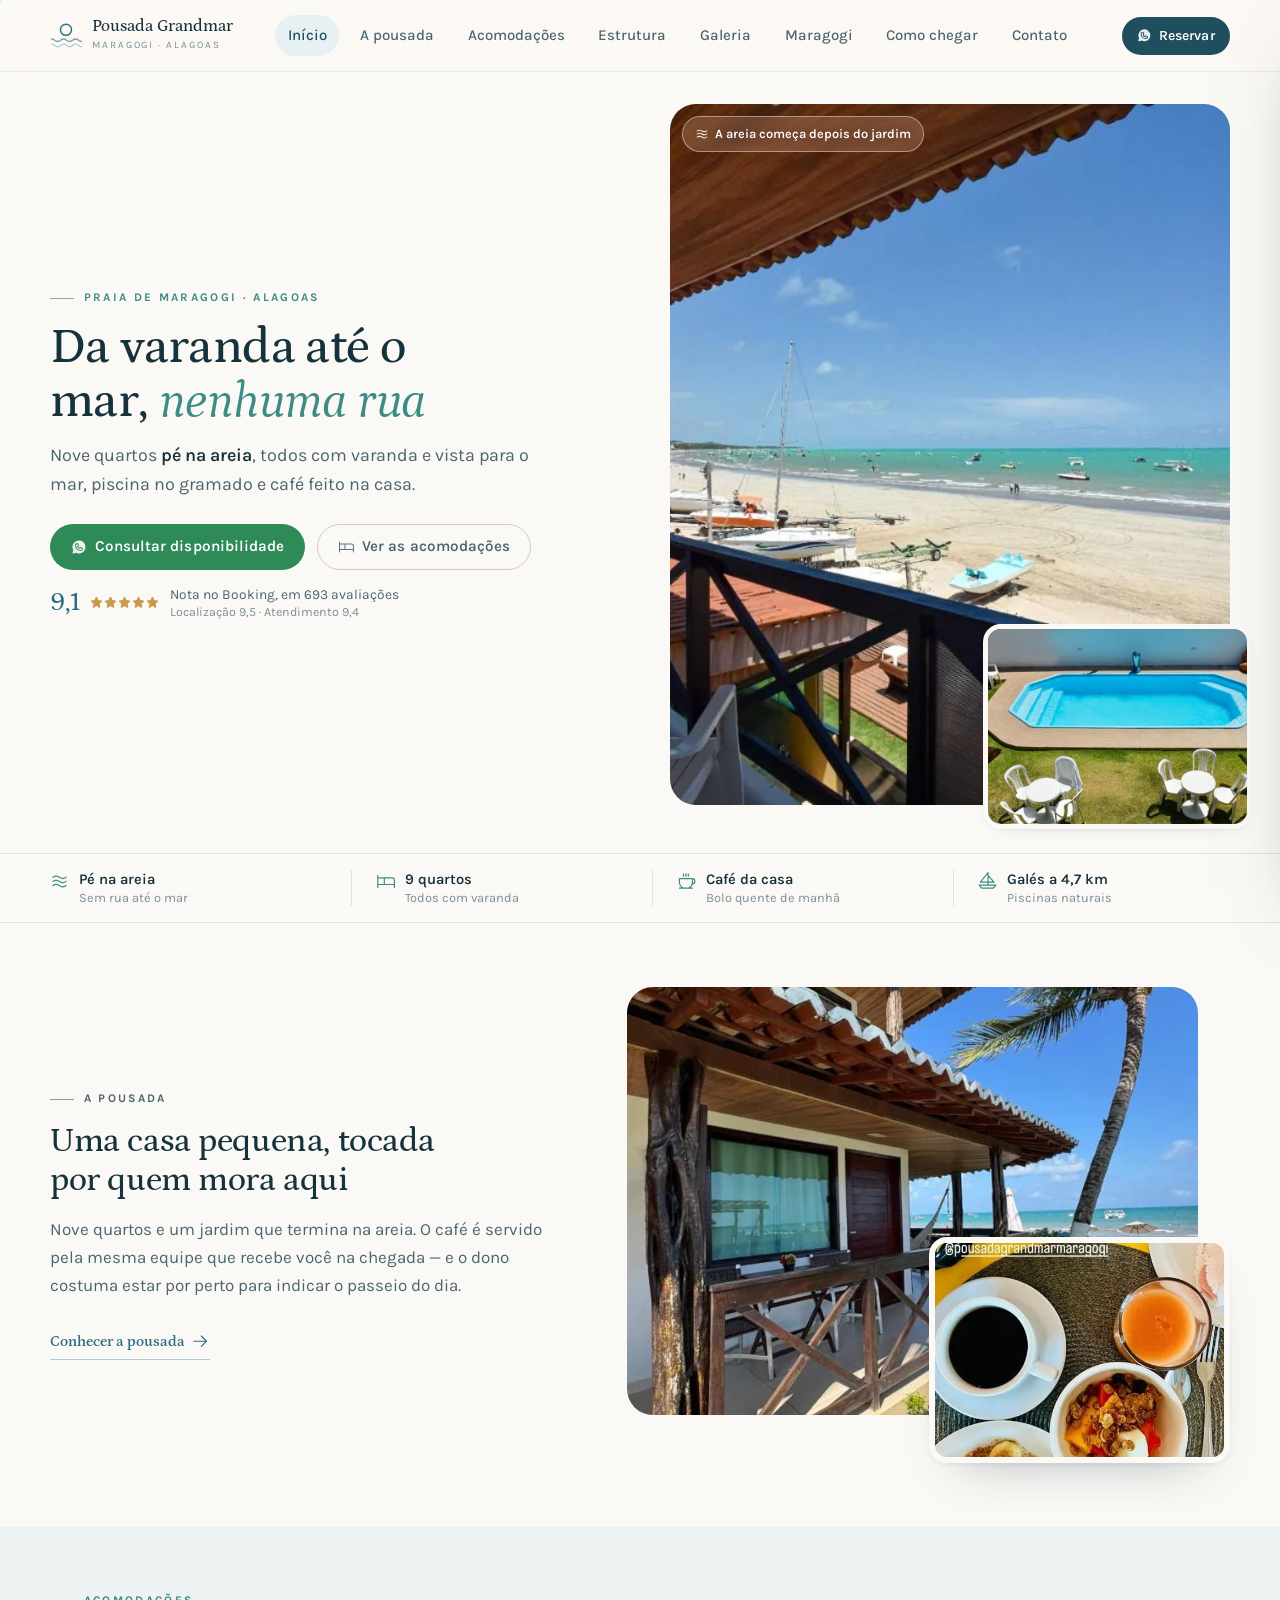
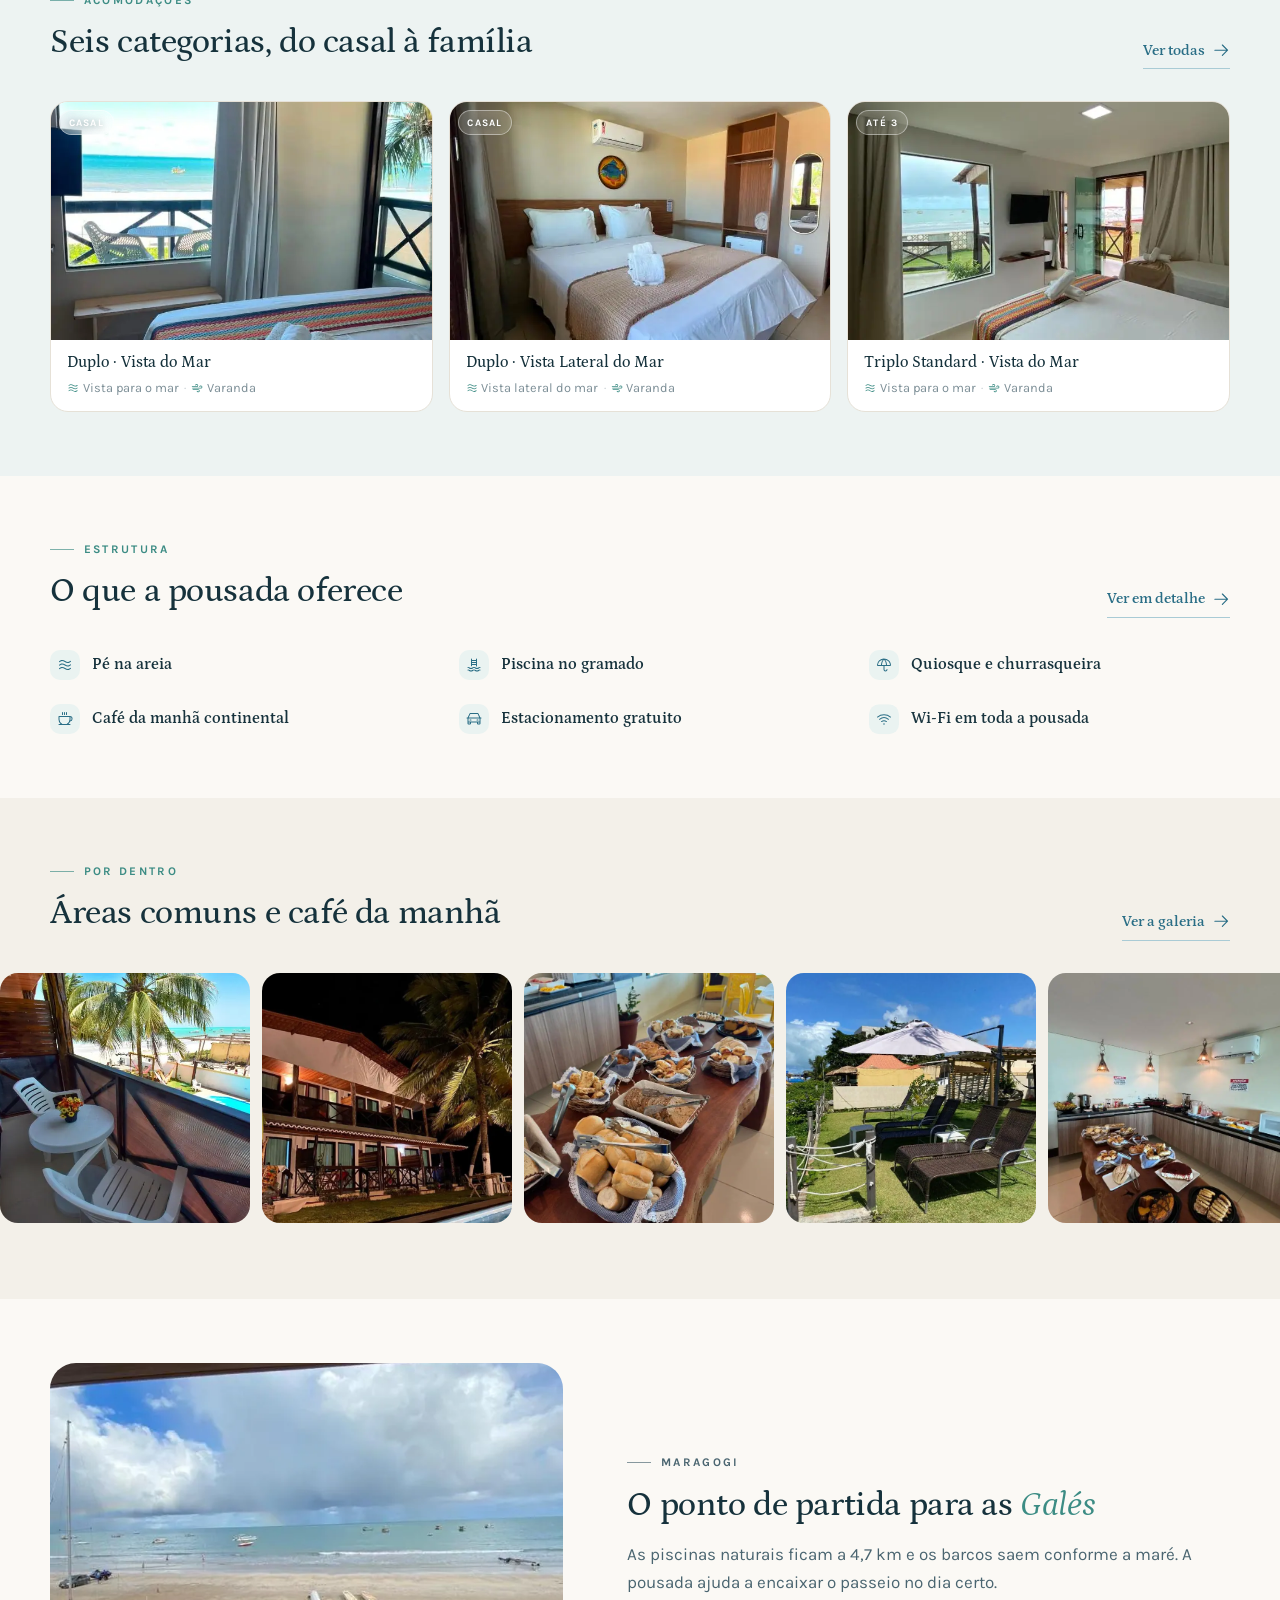
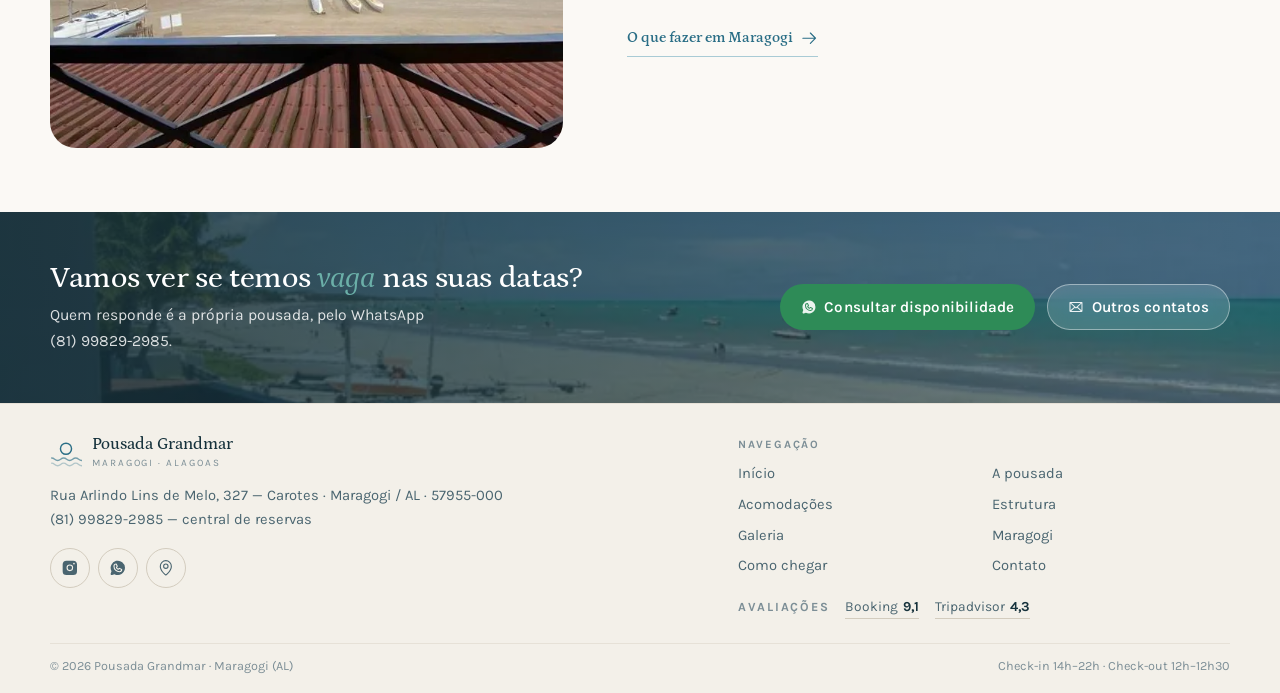
==== commit 3165913b: "feat: páginas internas, nova página /como-chegar e refino do design system - Separa o conteúdo das p" ====
--- a/index.html
+++ b/index.html
@@ -22,8 +22,9 @@
 <link rel="preconnect" href="https://fonts.googleapis.com">
 <link rel="preconnect" href="https://fonts.gstatic.com" crossorigin>
 <link rel="preload" as="image" href="img/praia-natureza-05.webp" fetchpriority="high">
-<link href="https://fonts.googleapis.com/css2?family=Bricolage+Grotesque:opsz,wdth,wght@12..96,75..100,400..700&family=Karla:wght@400;500;600;700&display=swap" rel="stylesheet">
-<link rel="stylesheet" href="assets/styles.css?v=bc57a34d">
+<link href="https://fonts.googleapis.com/css2?family=Petrona:ital,wght@0,300..600;1,300..600&family=Karla:wght@400;500;600;700&display=swap" rel="stylesheet">
+<link rel="stylesheet" href="assets/styles.css?v=8a1d5ba4">
+<link rel="stylesheet" href="assets/pages.css?v=b512af89">
 <noscript><style>.reveal{opacity:1}</style></noscript>
 <script type="application/ld+json">{"@context":"https://schema.org","@type":"LodgingBusiness","name":"Pousada Grandmar","description":"Pousada pé na areia na praia de Maragogi, em Alagoas, com piscina, quiosque, jardim e quartos com varanda e vista para o mar.","url":"https://pousadagrandmar.vercel.app","image":"https://pousadagrandmar.vercel.app/og.jpg","telephone":"+55-81-99829-2985","address":{"@type":"PostalAddress","streetAddress":"Rua Arlindo Lins de Melo, 327 — Carotes","addressLocality":"Maragogi","addressRegion":"AL","postalCode":"57955-000","addressCountry":"BR"},"geo":{"@type":"GeoCoordinates","latitude":-9.01990964,"longitude":-35.22438614},"checkinTime":"14:00","checkoutTime":"12:00","sameAs":["https://www.instagram.com/pousadagrandmarmaragogi/"],"amenityFeature":[{"@type":"LocationFeatureSpecification","name":"Piscina ao ar livre","value":true},{"@type":"LocationFeatureSpecification","name":"Acesso à praia","value":true},{"@type":"LocationFeatureSpecification","name":"Café da manhã","value":true},{"@type":"LocationFeatureSpecification","name":"Estacionamento gratuito","value":true},{"@type":"LocationFeatureSpecification","name":"Wi-Fi gratuito","value":true},{"@type":"LocationFeatureSpecification","name":"Jardim","value":true},{"@type":"LocationFeatureSpecification","name":"Terraço","value":true},{"@type":"LocationFeatureSpecification","name":"Ar-condicionado","value":true}]}</script>
 </head>
@@ -93,6 +94,7 @@
       <a class="nav__link" href="/estrutura">Estrutura</a>
       <a class="nav__link" href="/galeria">Galeria</a>
       <a class="nav__link" href="/maragogi">Maragogi</a>
+      <a class="nav__link" href="/como-chegar">Como chegar</a>
       <a class="nav__link" href="/contato">Contato</a>
     </nav>
     <a class="btn btn--sm btn--onmedia header__cta" href="#" data-wa="Olá! Vim pelo site da Pousada Grandmar e gostaria de consultar disponibilidade.">
@@ -127,6 +129,7 @@
       <a class="drawer__link" href="/estrutura">Estrutura <svg class="ico" aria-hidden="true"><use href="#i-arrow-right"></use></svg></a>
       <a class="drawer__link" href="/galeria">Galeria <svg class="ico" aria-hidden="true"><use href="#i-arrow-right"></use></svg></a>
       <a class="drawer__link" href="/maragogi">Maragogi <svg class="ico" aria-hidden="true"><use href="#i-arrow-right"></use></svg></a>
+      <a class="drawer__link" href="/como-chegar">Como chegar <svg class="ico" aria-hidden="true"><use href="#i-arrow-right"></use></svg></a>
       <a class="drawer__link" href="/contato">Contato <svg class="ico" aria-hidden="true"><use href="#i-arrow-right"></use></svg></a>
   </nav>
   <div class="drawer__actions">
@@ -142,20 +145,8 @@
   <div class="hero__inner">
     <div class="hero__head">
       <p class="eyebrow"><span class="rule"></span> Praia de Maragogi · Alagoas</p>
-      <h1>Da varanda até o mar, <span class="accent-i">nenhuma rua</span> no caminho</h1>
-      <p class="hero__lead">Pousada pé na areia com nove acomodações, todas de varanda e vista para o mar. Piscina no gramado, quiosque à beira da praia e café da manhã feito pela casa.</p>
-      <div class="hero__actions">
-        <a class="btn btn--primary" href="#" data-wa="Olá! Vim pelo site da Pousada Grandmar e gostaria de consultar disponibilidade."><svg class="ico" aria-hidden="true"><use href="#i-whatsapp-logo-fill"></use></svg> Consultar disponibilidade</a>
-        <a class="btn btn--outline" href="/acomodacoes"><svg class="ico" aria-hidden="true"><use href="#i-bed"></use></svg> Ver as acomodações</a>
-      </div>
-      <a class="trust" href="https://www.booking.com/hotel/br/grandmarsuitesmaragogi.pt-br.html" target="_blank" rel="noopener">
-        <span class="trust__score">9,1</span>
-        <span class="trust__txt">
-          <span class="trust__stars"><svg class="ico" aria-hidden="true"><use href="#i-star"></use></svg><svg class="ico" aria-hidden="true"><use href="#i-star"></use></svg><svg class="ico" aria-hidden="true"><use href="#i-star"></use></svg><svg class="ico" aria-hidden="true"><use href="#i-star"></use></svg><svg class="ico" aria-hidden="true"><use href="#i-star"></use></svg></span>
-          693 avaliações no Booking.com
-          <small>Localização 9,5 · Atendimento 9,4</small>
-        </span>
-      </a>
+      <h1>Da varanda até o mar, <span class="accent-i">nenhuma rua</span></h1>
+      <p class="hero__lead">Nove quartos <strong>pé na areia</strong>, todos com varanda e vista para o mar, piscina no gramado e café feito na casa.</p>
     </div>
     <div class="hero__media">
       <div class="collage">
@@ -168,28 +159,37 @@
         </figure>
       </div>
     </div>
+    <div class="hero__cta">
+      <div class="hero__actions">
+        <a class="btn btn--whats" href="#" data-wa="Olá! Vim pelo site da Pousada Grandmar e gostaria de consultar disponibilidade."><svg class="ico" aria-hidden="true"><use href="#i-whatsapp-logo-fill"></use></svg> Consultar disponibilidade</a>
+        <a class="btn btn--outline" href="/acomodacoes"><svg class="ico" aria-hidden="true"><use href="#i-bed"></use></svg> Ver as acomodações</a>
+      </div>
+      <a class="trust" href="https://www.booking.com/hotel/br/grandmarsuitesmaragogi.pt-br.html" target="_blank" rel="noopener">
+        <span class="trust__score">9,1</span>
+        <span class="trust__stars"><svg class="ico" aria-hidden="true"><use href="#i-star"></use></svg><svg class="ico" aria-hidden="true"><use href="#i-star"></use></svg><svg class="ico" aria-hidden="true"><use href="#i-star"></use></svg><svg class="ico" aria-hidden="true"><use href="#i-star"></use></svg><svg class="ico" aria-hidden="true"><use href="#i-star"></use></svg></span>
+        <span class="trust__txt">Nota no Booking, em 693 avaliações<small>Localização 9,5 · Atendimento 9,4</small></span>
+      </a>
+    </div>
   </div>
 </section>
 
 <section class="strip" aria-label="A pousada em resumo">
   <div class="shell">
     <ul class="strip__list">
-      <li><span class="strip__ico"><svg class="ico" aria-hidden="true"><use href="#i-waves"></use></svg></span><span><b>Pé na areia</b><small>Sem rua entre o jardim e o mar</small></span></li>
-      <li><span class="strip__ico"><svg class="ico" aria-hidden="true"><use href="#i-bed"></use></svg></span><span><b>9 acomodações</b><small>Todas com varanda e vista</small></span></li>
-      <li><span class="strip__ico"><svg class="ico" aria-hidden="true"><use href="#i-coffee"></use></svg></span><span><b>Café feito na casa</b><small>Bolo quente todas as manhãs</small></span></li>
-      <li><span class="strip__ico"><svg class="ico" aria-hidden="true"><use href="#i-sailboat"></use></svg></span><span><b>Galés a 4,7 km</b><small>As piscinas naturais</small></span></li>
+      <li><svg class="ico" aria-hidden="true"><use href="#i-waves"></use></svg><span><b>Pé na areia</b><small>Sem rua até o mar</small></span></li>
+      <li><svg class="ico" aria-hidden="true"><use href="#i-bed"></use></svg><span><b>9 quartos</b><small>Todos com varanda</small></span></li>
+      <li><svg class="ico" aria-hidden="true"><use href="#i-coffee"></use></svg><span><b>Café da casa</b><small>Bolo quente de manhã</small></span></li>
+      <li><svg class="ico" aria-hidden="true"><use href="#i-sailboat"></use></svg><span><b>Galés a 4,7 km</b><small>Piscinas naturais</small></span></li>
     </ul>
   </div>
 </section>
 
-<section class="sec">
+<section class="sec sec--tight">
   <div class="shell split split--wide-media">
     <div class="split__body">
-      <p class="eyebrow">A pousada</p>
-      <h2>Uma casa pequena, na beira da praia, tocada por quem mora aqui</h2>
-      <p>A Grandmar tem nove quartos e um jardim que termina na areia. Não é resort e não quer ser: o café é servido pela mesma equipe que recebe você na chegada, e o dono costuma estar por perto para indicar o passeio do dia ou o restaurante da esquina.</p>
-      <p>Todos os quartos abrem para uma varanda voltada para o mar — de frente ou de lado — com ar-condicionado, frigobar, TV e banheiro privativo.</p>
-      <blockquote class="pull">Pousada linda, aconchegante, área externa bem cuidada, pessoal educado desde a recepção até o pessoal da cozinha.<cite>Raquel · avaliação no Booking.com</cite></blockquote>
+      <p class="eyebrow"><span class="rule"></span> A pousada</p>
+      <h2>Uma casa pequena, tocada por quem mora aqui</h2>
+      <p>Nove quartos e um jardim que termina na areia. O café é servido pela mesma equipe que recebe você na chegada — e o dono costuma estar por perto para indicar o passeio do dia.</p>
       <div class="split__actions">
         <a class="tlink" href="/a-pousada">Conhecer a pousada <svg class="ico" aria-hidden="true"><use href="#i-arrow-right"></use></svg></a>
       </div>
@@ -201,91 +201,72 @@
   </div>
 </section>
 
-<section class="sec sec--shore">
+<section class="sec sec--tight sec--shore">
   <div class="shell">
     <div class="sechead">
       <div>
-        <p class="eyebrow">Acomodações</p>
-        <h2>Nove quartos, todos com varanda</h2>
-        <p class="lead">As categorias mudam pela composição de camas e pelo ângulo do mar. Veja as três mais procuradas.</p>
-      </div>
-      <a class="tlink" href="/acomodacoes">Ver todas as categorias <svg class="ico" aria-hidden="true"><use href="#i-arrow-right"></use></svg></a>
+        <p class="eyebrow"><span class="rule"></span> Acomodações</p>
+        <h2>Seis categorias, do casal à família</h2>
+      </div>
+      <a class="tlink" href="/acomodacoes">Ver todas <svg class="ico" aria-hidden="true"><use href="#i-arrow-right"></use></svg></a>
     </div>
     <div class="rooms rooms--compact" data-compact data-limit="3"></div>
   </div>
 </section>
 
-<section class="sec">
+<section class="sec sec--tight">
   <div class="shell">
     <div class="sechead">
       <div>
-        <p class="eyebrow">Estrutura</p>
-        <h2>O que você encontra na pousada</h2>
-      </div>
-      <a class="tlink" href="/estrutura">Ver a estrutura completa <svg class="ico" aria-hidden="true"><use href="#i-arrow-right"></use></svg></a>
-    </div>
-    <div class="feats" id="feats" data-limit="6"></div>
+        <p class="eyebrow"><span class="rule"></span> Estrutura</p>
+        <h2>O que a pousada oferece</h2>
+      </div>
+      <a class="tlink" href="/estrutura">Ver em detalhe <svg class="ico" aria-hidden="true"><use href="#i-arrow-right"></use></svg></a>
+    </div>
+    <div class="feats feats--tight" id="feats" data-limit="6" data-short></div>
   </div>
 </section>
 
 <section class="sec sec--tight sec--surface" aria-label="Fotos da pousada">
-  <div class="shell">
-    <p class="eyebrow">Por dentro</p>
-    <h2>Áreas comuns e café da manhã</h2>
+  <div class="shell sechead">
+    <div>
+      <p class="eyebrow"><span class="rule"></span> Por dentro</p>
+      <h2>Áreas comuns e café da manhã</h2>
+    </div>
+    <a class="tlink" href="/galeria">Ver a galeria <svg class="ico" aria-hidden="true"><use href="#i-arrow-right"></use></svg></a>
   </div>
   <div class="carousel" id="photoCar"></div>
-  <div class="shell" style="margin-top:var(--s4)">
-    <a class="tlink" href="/galeria">Ver a galeria completa <svg class="ico" aria-hidden="true"><use href="#i-arrow-right"></use></svg></a>
-  </div>
-</section>
-
-<section class="sec sec--deep">
-  <div class="shell">
-    <div class="sechead">
-      <div>
-        <p class="eyebrow eyebrow--light">Quem já ficou</p>
-        <h2>O que os hóspedes destacam</h2>
-        <p class="lead">Notas e comentários publicados nas plataformas de reserva, sem seleção nossa.</p>
-      </div>
-    </div>
-    <div class="ratings" id="ratings" style="margin-bottom:var(--s7)"></div>
-    <div class="quotes" id="quotes" data-limit="3"></div>
-  </div>
-</section>
-
-<section class="sec">
-  <div class="shell split split--flip">
+</section>
+
+<section class="sec sec--tight">
+  <div class="shell split split--flip split--wide-media">
     <div class="split__body">
-      <p class="eyebrow">Maragogi</p>
+      <p class="eyebrow"><span class="rule"></span> Maragogi</p>
       <h2>O ponto de partida para as <span class="accent-i">Galés</span></h2>
-      <p>As piscinas naturais das Galés ficam a 4,7 km da pousada, e os barcos saem conforme a maré. Do portão para o outro lado estão a faixa de areia e os restaurantes da orla, a cerca de 100 metros.</p>
-      <p>A pousada ajuda a encaixar o passeio no horário certo e indica quem contratar.</p>
+      <p>As piscinas naturais ficam a 4,7 km e os barcos saem conforme a maré. A pousada ajuda a encaixar o passeio no dia certo.</p>
       <div class="split__actions">
-        <a class="btn btn--outline" href="/maragogi"><svg class="ico" aria-hidden="true"><use href="#i-sailboat"></use></svg> O que fazer em Maragogi</a>
+        <a class="tlink" href="/maragogi">O que fazer em Maragogi <svg class="ico" aria-hidden="true"><use href="#i-arrow-right"></use></svg></a>
       </div>
     </div>
     <div class="split__media">
-      <img src="img/praia-natureza-06.webp" alt="Mesas do quiosque da pousada com o mar de Maragogi ao fundo" width="1400" height="933" loading="lazy" decoding="async">
+      <img src="img/vista-mar-02.webp" alt="A faixa de areia e o mar de Maragogi" width="1400" height="933" loading="lazy" decoding="async">
     </div>
   </div>
 </section>
 
 </main>
 
-<svg class="wave-div" viewBox="0 0 1440 26" preserveAspectRatio="none" aria-hidden="true">
-    <path d="M0 26V8c120 0 120 10 240 10S360 8 480 8s120 10 240 10S840 8 960 8s120 10 240 10 120-10 240-10v18Z" fill="currentColor"/>
-  </svg>
 <section class="prefooter" aria-label="Reservas">
   <img class="prefooter__bg" src="img/t/praia-natureza-05.webp" alt="" loading="lazy" decoding="async">
   <div class="prefooter__inner">
-    <p class="eyebrow eyebrow--light">Sua estadia em Maragogi</p>
-    <h2>Quer saber se temos <span class="accent-i">vaga</span> nas suas datas?</h2>
-    <p class="prefooter__lead">Fale direto com a pousada: a gente confirma disponibilidade, explica cada acomodação e ajuda a montar os passeios.</p>
+    <div>
+      <h2>Vamos ver se temos <span class="accent-i">vaga</span> nas suas datas?</h2>
+      <p class="prefooter__lead">Quem responde é a própria pousada, pelo WhatsApp (81) 99829-2985.</p>
+    </div>
     <div class="prefooter__actions">
-      <a class="btn btn--light" href="#" data-wa="Olá! Vim pelo site da Pousada Grandmar e gostaria de consultar disponibilidade."><svg class="ico" aria-hidden="true"><use href="#i-calendar-blank"></use></svg> Consultar disponibilidade</a>
-      <a class="btn btn--onmedia" href="#" data-wa="Olá! Vim pelo site da Pousada Grandmar e queria tirar uma dúvida."><svg class="ico" aria-hidden="true"><use href="#i-whatsapp-logo-fill"></use></svg> Falar no WhatsApp</a>
-    </div>
-    <p class="prefooter__note">Quem responde é a própria pousada · WhatsApp (81) 99829-2985</p>
+      <a class="btn btn--whats" href="#" data-wa="Olá! Vim pelo site da Pousada Grandmar e gostaria de consultar disponibilidade."><svg class="ico" aria-hidden="true"><use href="#i-whatsapp-logo-fill"></use></svg> Consultar disponibilidade</a>
+      <a class="btn btn--onmedia" href="/contato"><svg class="ico" aria-hidden="true"><use href="#i-envelope"></use></svg> Outros contatos</a>
+    </div>
   </div>
 </section>
 <footer class="footer">
@@ -303,37 +284,38 @@
             <span class="brand__sub">Maragogi · Alagoas</span>
           </span>
         </a>
-        <p class="footer__about">Pousada pé na areia na praia de Maragogi, com piscina, quiosque e café da manhã feito na hora.</p>
+        <address>
+          Rua Arlindo Lins de Melo, 327 — Carotes · Maragogi / AL · 57955-000<br>
+          <a href="https://wa.me/5581998292985" target="_blank" rel="noopener">(81) 99829-2985</a> — central de reservas
+        </address>
         <div class="socials">
           <a href="https://www.instagram.com/pousadagrandmarmaragogi/" target="_blank" rel="noopener" aria-label="Instagram da Pousada Grandmar"><svg class="ico" aria-hidden="true"><use href="#i-instagram-logo-fill"></use></svg></a>
           <a href="#" data-wa="Olá! Vim pelo site da Pousada Grandmar." aria-label="WhatsApp da Pousada Grandmar"><svg class="ico" aria-hidden="true"><use href="#i-whatsapp-logo-fill"></use></svg></a>
+          <a href="https://www.google.com/maps/search/?api=1&query=-9.01990964,-35.22438614" target="_blank" rel="noopener" aria-label="A pousada no mapa"><svg class="ico" aria-hidden="true"><use href="#i-map-pin"></use></svg></a>
         </div>
       </div>
       <div>
         <p class="footer__h">Navegação</p>
-        <ul>
+        <ul class="footer__nav">
           <li><a href="/">Início</a></li>
           <li><a href="/a-pousada">A pousada</a></li>
           <li><a href="/acomodacoes">Acomodações</a></li>
           <li><a href="/estrutura">Estrutura</a></li>
           <li><a href="/galeria">Galeria</a></li>
           <li><a href="/maragogi">Maragogi</a></li>
+          <li><a href="/como-chegar">Como chegar</a></li>
           <li><a href="/contato">Contato</a></li>
         </ul>
-      </div>
-      <div>
-        <p class="footer__h">Contato</p>
-        <address>
-          Rua Arlindo Lins de Melo, 327 — Carotes<br>
-          Maragogi / AL · CEP 57955-000<br><br>
-          <a href="https://wa.me/5581998292985" target="_blank" rel="noopener">(81) 99829-2985</a> · central de reservas
-        </address>
-        <a class="btn btn--outline btn--sm" style="margin-top:var(--s4);color:#fff;border-color:rgba(255,255,255,.28)" href="#" data-wa="Olá! Vim pelo site da Pousada Grandmar e gostaria de consultar disponibilidade."><svg class="ico" aria-hidden="true"><use href="#i-whatsapp-logo-fill"></use></svg> Reservar no WhatsApp</a>
+        <div class="plats">
+          <span>Avaliações</span>
+          <a href="https://www.booking.com/hotel/br/grandmarsuitesmaragogi.pt-br.html" target="_blank" rel="noopener">Booking <b>9,1</b></a>
+          <a href="https://www.tripadvisor.com/Hotel_Review-g644400-d23376530-Reviews-Grandmar_Suites_Maragogi-Maragogi_State_of_Alagoas.html" target="_blank" rel="noopener">Tripadvisor <b>4,3</b></a>
+        </div>
       </div>
     </div>
     <div class="footer__bar">
-      <span>© <span id="ano">2026</span> Pousada Grandmar · Maragogi (AL).</span>
-      <span>Reservas pelo WhatsApp e pelos canais oficiais da pousada</span>
+      <span>© <span id="ano">2026</span> Pousada Grandmar · Maragogi (AL)</span>
+      <span>Check-in 14h–22h · Check-out 12h–12h30</span>
     </div>
   </div>
 </footer>
@@ -364,7 +346,8 @@
 <script src="assets/vendor/gsap.min.js?v=9396f256"></script>
 <script src="assets/vendor/ScrollTrigger.min.js?v=05ca5ad8"></script>
 <script src="assets/data.js?v=171051f4"></script>
-<script src="assets/app.js?v=827389bb"></script>
+<script src="assets/app.js?v=feff517a"></script>
+<script src="assets/pages.js?v=e15dd030"></script>
 <script src="assets/motion.js?v=fe13a9f9"></script>
 </body>
 </html>
--- a/assets/styles.css
+++ b/assets/styles.css
@@ -15,47 +15,52 @@
 
 /* --------------------------------------------------------------- tokens */
 :root {
-  /* Azul da marca — mar aberto */
-  --brand-900:#082A3F;
-  --brand-800:#0A4E6D;
-  --brand-700:#0E6B93;
-  --brand-600:#1B8CBA;
-  --brand-300:#A7D2E4;
-  --brand-100:#E6F1F6;
-
-  /* Turquesa das piscinas naturais — acento, nunca fundo de bloco inteiro */
-  --aqua-700:#0E8A8F;
-  --aqua-400:#2EBEC2;
-  --aqua-200:#B4E5E5;
-  --aqua-100:#E6F6F6;
-
-  /* Areia dourada — só em selo de avaliação e estrelas */
-  --sand:#E8A33D;
-
-  /* Neutros frios */
-  --ink:#082A3F;
-  --ink-2:#35586C;
-  --muted:#6A8595;
-  --bg:#FFFFFF;
+  /* Azul da marca — mar aberto, dessaturado para não pesar */
+  --brand-900:#16323C;
+  --brand-800:#1F4E5F;
+  --brand-700:#2A6E86;
+  --brand-600:#4A8FA6;
+  --brand-300:#A9CBD5;
+  --brand-100:#E7F0F2;
+
+  /* Verde-água das piscinas naturais — acento, nunca fundo de bloco inteiro */
+  --aqua-700:#3C8C84;
+  --aqua-400:#6BAFA8;
+  --aqua-200:#C2DFDA;
+  --aqua-100:#EAF3F1;
+
+  /* Areia dourada — só em estrelas e selo de avaliação */
+  --sand:#C99A4E;
+
+  /* Neutros quentes — areia e cal */
+  --ink:#16323C;
+  --ink-2:#4A6570;
+  --muted:#7C8E96;
+  --bg:#FBF9F5;
   --surface:#FFFFFF;
-  --surface-2:#F1F5F6;
-  --shore:#EAF3F4;
-  --line:#E3EAEC;
-  --line-strong:#C9D6DA;
-
-  /* Superfície tingida: chips, tiles de ícone, contadores */
-  --tint:#E6F1F6;
-  --tint-fg:#0A4E6D;
-  --tint-line:#CFE3EC;
+  --surface-2:#F3F0E9;
+  --shore:#EDF3F2;
+  --line:#E6E1D7;
+  --line-strong:#D3CCBE;
+
+  /* Superfície tingida: chips, tiles de ícone */
+  --tint:#EAF3F1;
+  --tint-fg:#2A6E86;
+  --tint-line:#D5E6E3;
 
   /* Ações */
-  --cta:#0A4E6D; --cta-hover:#082A3F; --cta-fg:#FFFFFF;
-  --whats:#12793F; --whats-hover:#0E6534;
+  --cta:#1F4E5F; --cta-hover:#16323C; --cta-fg:#FFFFFF;
+  --whats:#2E8B57; --whats-hover:#267146;
   --on-media:#FFFFFF;
-  --focus:#1B8CBA;
+  --focus:#3C8C84;
+
+  /* Vidro — usado com parcimônia: header, etiquetas sobre foto, botão no hero */
+  --glass:rgba(255,255,255,.16);
+  --glass-line:rgba(255,255,255,.42);
+  --glass-blur:blur(14px) saturate(1.3);
 
   /* Tipografia */
-  --font-display:'Bricolage Grotesque', 'Segoe UI', system-ui, sans-serif;
+  --font-display:'Petrona', 'Iowan Old Style', Georgia, serif;
   --font-text:'Karla', system-ui, -apple-system, 'Segoe UI', sans-serif;
 
   /* Escala de espaçamento (base 4) */
@@ -76,11 +81,11 @@
   --t:240ms var(--ease);
   --t-slow:620ms var(--ease);
 
-  --shell:min(1220px, 100% - 2.5rem);
-  --header-h:64px;
-}
-
-@media (min-width:900px){ :root{ --header-h:80px; --shell:min(1220px, 100% - 4rem); } }
+  --shell:min(1180px, 100% - 2.25rem);
+  --header-h:60px;
+}
+
+@media (min-width:900px){ :root{ --header-h:72px; --shell:min(1180px, 100% - 4rem); } }
 
 /* Tema escuro: só troca valor de token, nenhum componente reescrito. */
 @media (prefers-color-scheme: dark){
@@ -99,7 +104,10 @@
 
 /* --------------------------------------------------------------- base */
 *,*::before,*::after{ box-sizing:border-box; }
-html{ -webkit-text-size-adjust:100%; scroll-behavior:smooth; }
+html{ -webkit-text-size-adjust:100%; scroll-behavior:smooth; overflow-x:hidden; }
+/* filhos de grid/flex não podem esticar o pai por causa de uma palavra longa */
+.strip__list li, .mroom__body, .suite__body, .sechead > div,
+.feat, .cinfo__row, .split__body{ min-width:0; }
 @media (prefers-reduced-motion: reduce){ html{ scroll-behavior:auto; } }
 
 body{
@@ -121,22 +129,21 @@
 
 h1,h2,h3,h4{
   font-family:var(--font-display);
-  font-weight:600;
-  font-variation-settings:'wdth' 100, 'opsz' 24;
-  line-height:1.08;
-  letter-spacing:-.028em;
+  font-weight:500;
+  line-height:1.14;
+  letter-spacing:-.012em;
   color:var(--ink);
   margin:0 0 var(--s4);
   text-wrap:balance;
 }
-h1{ font-size:clamp(2.35rem, 6.4vw, 4.1rem); }
-h2{ font-size:clamp(1.85rem, 3.9vw, 2.75rem); }
-h3{ font-size:clamp(1.15rem, 1.9vw, 1.35rem); letter-spacing:-.018em; }
+h1{ font-size:clamp(2rem, 4.6vw, 3.1rem); line-height:1.1; }
+h2{ font-size:clamp(1.6rem, 3vw, 2.15rem); }
+h3{ font-size:clamp(1.08rem, 1.6vw, 1.22rem); font-weight:600; }
 p{ margin:0 0 var(--s4); text-wrap:pretty; }
 p:last-child{ margin-bottom:0; }
 
-/* palavra de acento: fica em turquesa e um grau mais estreita */
-.accent-i{ color:var(--aqua-700); font-variation-settings:'wdth' 85; }
+/* palavra de acento: itálico da serifada, em verde-água */
+.accent-i{ color:var(--aqua-700); font-style:italic; font-weight:400; }
 .on-dark .accent-i, .prefooter .accent-i, .phead .accent-i{ color:var(--aqua-400); }
 
 :focus-visible{
@@ -175,9 +182,6 @@
   background:linear-gradient(90deg, var(--aqua-700), var(--aqua-400));
   pointer-events:none;
 }
-/* o mesmo desenho de onda usado como divisor entre claro e escuro */
-.wave-div{ display:block; width:100%; height:26px; color:var(--brand-900); }
-.wave-div--up{ transform:rotate(180deg); }
 
 /* ------------------------------------------------------------ tipos de apoio */
 .eyebrow{
@@ -207,33 +211,45 @@
 .sechead h2{ margin-bottom:var(--s2); }
 
 /* --------------------------------------------------------------- botões */
+/* Sistema de botões: o padrão é leve — borda fina e fundo quase ausente.
+   O preenchimento sólido fica reservado ao WhatsApp, que é a ação de reserva. */
 .btn{
   display:inline-flex; align-items:center; justify-content:center; gap:.5em;
-  min-height:50px; padding:0 1.4rem;
+  min-height:46px; padding:0 1.25rem;
   border:1px solid transparent; border-radius:var(--r-full);
-  font-family:var(--font-display); font-weight:600; font-size:.98rem;
-  letter-spacing:-.01em; text-decoration:none; cursor:pointer;
-  transition:background var(--t-fast), color var(--t-fast), border-color var(--t-fast), transform var(--t-fast), box-shadow var(--t-fast);
+  font-family:var(--font-text); font-weight:600; font-size:.95rem;
+  letter-spacing:.005em; text-decoration:none; cursor:pointer;
+  transition:background var(--t-fast), color var(--t-fast), border-color var(--t-fast), transform var(--t-fast);
 }
 .btn:active{ transform:translateY(1px); }
-.btn--sm{ min-height:42px; padding:0 1rem; font-size:.9rem; }
+.btn--sm{ min-height:38px; padding:0 .9rem; font-size:.875rem; }
 .btn--block{ width:100%; }
-
-.btn--primary{ background:var(--cta); color:var(--cta-fg); }
-.btn--primary:hover{ background:var(--cta-hover); color:var(--cta-fg); box-shadow:var(--e1); }
-
+.btn .ico{ width:1.05em; height:1.05em; opacity:.9; }
+
+/* primário: contorno firme em azul-petróleo, sem bloco de cor */
+.btn--primary{ background:transparent; color:var(--brand-800); border-color:var(--brand-800); }
+.btn--primary:hover{ background:var(--brand-800); color:#fff; }
+
+/* WhatsApp: o único sólido, e ainda assim num verde calmo */
 .btn--whats{ background:var(--whats); color:#fff; }
-.btn--whats:hover{ background:var(--whats-hover); color:#fff; box-shadow:var(--e1); }
-
-.btn--outline{ background:transparent; color:var(--ink); border-color:var(--line-strong); }
-.btn--outline:hover{ background:var(--surface-2); border-color:var(--brand-600); color:var(--brand-800); }
+.btn--whats:hover{ background:var(--whats-hover); color:#fff; }
+.btn--whats-soft{ background:transparent; color:var(--whats); border-color:color-mix(in srgb, var(--whats) 45%, transparent); }
+.btn--whats-soft:hover{ background:color-mix(in srgb, var(--whats) 8%, transparent); color:var(--whats-hover); border-color:var(--whats); }
+
+.btn--outline{ background:transparent; color:var(--ink-2); border-color:var(--line-strong); }
+.btn--outline:hover{ background:var(--surface); border-color:var(--brand-600); color:var(--brand-800); }
 
 .btn--light{ background:var(--surface); color:var(--brand-900); }
 .btn--light:hover{ background:var(--brand-100); color:var(--brand-900); }
-.btn--onmedia{ background:rgba(255,255,255,.12); color:#fff; border-color:rgba(255,255,255,.4); }
-.btn--onmedia:hover{ background:rgba(255,255,255,.22); color:#fff; border-color:#fff; }
-
-.btn--ghost{ background:transparent; color:var(--brand-800); border-color:transparent; padding-inline:.6rem; }
+
+/* sobre foto: vidro discreto, nunca bloco branco chapado */
+.btn--onmedia{
+  background:var(--glass); color:#fff; border-color:var(--glass-line);
+  backdrop-filter:var(--glass-blur); -webkit-backdrop-filter:var(--glass-blur);
+}
+.btn--onmedia:hover{ background:rgba(255,255,255,.28); color:#fff; border-color:#fff; }
+
+.btn--ghost{ background:transparent; color:var(--brand-800); border-color:transparent; padding-inline:.55rem; }
 .btn--ghost:hover{ background:var(--brand-100); }
 
 .btn[aria-disabled="true"], .btn:disabled{ opacity:.5; pointer-events:none; }
@@ -268,25 +284,25 @@
   display:flex; align-items:center; gap:var(--s4);
 }
 .header.is-stuck, .header--solid{
-  background:color-mix(in srgb, var(--bg) 86%, transparent);
-  backdrop-filter:blur(14px) saturate(1.4);
-  -webkit-backdrop-filter:blur(14px) saturate(1.4);
-  border-bottom-color:var(--line);
+  background:color-mix(in srgb, var(--bg) 78%, transparent);
+  backdrop-filter:var(--glass-blur);
+  -webkit-backdrop-filter:var(--glass-blur);
+  border-bottom-color:color-mix(in srgb, var(--line) 70%, transparent);
 }
 .header.is-stuck::before, .header--solid::before{ opacity:0; }
 
 .brand{ display:flex; align-items:center; gap:.6rem; margin-right:auto; text-decoration:none; }
-.brand__mark{ width:36px; height:34px; flex:none; }
+.brand__mark{ width:32px; height:30px; flex:none; }
 .header .brand{ color:#fff; }
 .header.is-stuck .brand, .header--solid .brand{ color:var(--brand-700); }
 .footer .brand{ color:var(--aqua-400); }
 .brand__name{
-  display:block; font-family:var(--font-display); font-weight:600;
-  font-size:1.08rem; line-height:1.1; color:#fff; letter-spacing:-.024em;
+  display:block; font-family:var(--font-display); font-weight:500;
+  font-size:1.05rem; line-height:1.1; color:#fff; letter-spacing:-.008em;
 }
 .brand__sub{
-  display:block; font-size:.66rem; letter-spacing:.18em; text-transform:uppercase;
-  color:rgba(255,255,255,.74); margin-top:1px;
+  display:block; font-size:.62rem; letter-spacing:.2em; text-transform:uppercase;
+  color:rgba(255,255,255,.72); margin-top:1px;
 }
 .header.is-stuck .brand__name, .header--solid .brand__name{ color:var(--ink); }
 .header.is-stuck .brand__sub, .header--solid .brand__sub{ color:var(--muted); }
@@ -362,81 +378,90 @@
    Editorial dividido: texto à esquerda, colagem de fotos à direita. Nada de
    título centralizado por cima da imagem — o texto tem fundo próprio e o
    contraste não depende de máscara escura. */
+/* No mobile a ordem é título curto → imagem → ações: a foto aparece já na
+   primeira tela, sem parede de texto antes dela. No desktop vira duas colunas. */
 .hero{
   position:relative;
-  padding:calc(var(--header-h) + var(--s6)) 0 var(--s7);
+  padding:calc(var(--header-h) + var(--s5)) 0 var(--s6);
   background:var(--bg);
 }
 .hero__inner{
   width:var(--shell); margin-inline:auto;
-  display:grid; gap:var(--s6);
-  grid-template-areas:"head" "media";
+  display:grid; gap:var(--s4);
+  grid-template-areas:"head" "media" "cta";
 }
 @media (min-width:960px){
-  .hero{ padding:calc(var(--header-h) + var(--s7)) 0 var(--s8); }
+  .hero{ padding:calc(var(--header-h) + var(--s6)) 0 var(--s7); }
   .hero__inner{
-    grid-template-columns:1fr 1fr; column-gap:var(--s8);
-    grid-template-areas:"head media"; align-items:center;
+    grid-template-columns:1.02fr 1fr; column-gap:var(--s7); row-gap:var(--s5);
+    grid-template-areas:"head media" "cta media"; align-items:start;
   }
-}
-.hero__head{ grid-area:head; }
+  .hero__media{ grid-row:1 / span 2; align-self:stretch; }
+}
+.hero__head{ grid-area:head; align-self:end; }
+.hero__cta{ grid-area:cta; align-self:start; }
 .hero__media{ grid-area:media; }
-.hero h1{ margin-bottom:var(--s4); max-width:14ch; }
-.hero__lead{ font-size:1.12rem; color:var(--ink-2); max-width:46ch; margin-bottom:var(--s5); }
-.hero__actions{ display:flex; flex-wrap:wrap; gap:var(--s3); }
-.hero__actions .btn{ flex:1 1 100%; }
-@media (min-width:460px){ .hero__actions .btn{ flex:0 0 auto; min-width:210px; } }
+.hero h1{ margin-bottom:var(--s3); max-width:15ch; }
+.hero__lead{ font-size:1.04rem; color:var(--ink-2); max-width:44ch; margin:0; }
+@media (min-width:960px){ .hero__lead{ font-size:1.12rem; } }
+.hero__lead strong{ font-weight:600; color:var(--ink); }
+.hero__actions{ display:grid; gap:var(--s2); }
+@media (min-width:460px){ .hero__actions{ grid-auto-flow:column; justify-content:start; gap:var(--s3); } }
 
 /* selo de avaliação: número grande, estrelas e a fonte do dado */
 .trust{
-  display:inline-flex; align-items:center; gap:.8rem;
-  margin-top:var(--s5); text-decoration:none; color:var(--ink);
+  display:inline-flex; align-items:center; gap:.65rem;
+  margin-top:var(--s4); text-decoration:none; color:var(--ink);
 }
 .trust__score{
-  font-family:var(--font-display); font-weight:600; font-size:2rem; line-height:1;
-  color:var(--brand-700); letter-spacing:-.03em;
+  font-family:var(--font-display); font-weight:500; font-size:1.6rem; line-height:1;
+  color:var(--brand-700);
 }
 .trust__stars{ display:flex; gap:1px; color:var(--sand); }
-.trust__stars .ico{ width:14px; height:14px; }
-.trust__txt{ font-size:.9rem; line-height:1.35; }
-.trust__txt small{ display:block; color:var(--muted); font-size:.82rem; }
+.trust__stars .ico{ width:13px; height:13px; }
+.trust__txt{ font-size:.86rem; line-height:1.3; color:var(--ink-2); }
+.trust__txt small{ display:block; color:var(--muted); font-size:.78rem; }
 .trust:hover .trust__score{ text-decoration:underline; }
 
-/* colagem: foto principal + foto sobreposta + etiqueta de distância */
+/* colagem: foto principal + foto sobreposta + etiqueta de vidro */
 .collage{ position:relative; }
-.collage__main{ margin:0; border-radius:var(--r-lg); overflow:hidden; box-shadow:var(--e2); }
-.collage__main img{ width:100%; aspect-ratio:5/4; object-fit:cover; }
+.collage__main{ margin:0; border-radius:var(--r-lg); overflow:hidden; }
+.collage__main img{ width:100%; aspect-ratio:4/3; object-fit:cover; }
+@media (min-width:560px){ .collage__main img{ aspect-ratio:16/11; } }
 @media (min-width:960px){ .collage__main img{ aspect-ratio:4/5; } }
 .collage__inset{
-  position:absolute; right:-6px; bottom:-24px; width:47%; margin:0;
-  border:6px solid var(--bg); border-radius:var(--r-md); overflow:hidden;
-  box-shadow:var(--e2);
+  position:absolute; right:-4px; bottom:-18px; width:42%; margin:0;
+  border:5px solid var(--bg); border-radius:var(--r-md); overflow:hidden;
+  box-shadow:var(--e1);
 }
 .collage__inset img{ width:100%; aspect-ratio:4/3; object-fit:cover; }
-@media (min-width:960px){ .collage__inset{ right:-28px; bottom:-32px; width:52%; } }
+@media (min-width:960px){ .collage__inset{ right:-22px; bottom:-24px; width:48%; } }
 .collage__tag{
   position:absolute; left:var(--s3); top:var(--s3);
   display:inline-flex; align-items:center; gap:.4rem;
-  padding:.45rem .8rem; border-radius:var(--r-full);
-  background:rgba(8,42,63,.5); color:#fff; font-size:.82rem; font-weight:600;
-  backdrop-filter:blur(8px); -webkit-backdrop-filter:blur(8px);
-  border:1px solid rgba(255,255,255,.24);
-}
-.collage__tag .ico{ width:15px; height:15px; }
-
-/* faixa de destaques sob o hero — ícone em tile, título e uma linha */
-.strip{ background:var(--surface-2); border-block:1px solid var(--line); padding:var(--s5) 0; }
-.strip__list{ list-style:none; margin:0; padding:0; display:grid; gap:var(--s4); }
-@media (min-width:560px){ .strip__list{ grid-template-columns:repeat(2,1fr); gap:var(--s5); } }
-@media (min-width:1000px){ .strip__list{ grid-template-columns:repeat(4,1fr); } }
-.strip__list li{ display:flex; gap:var(--s3); align-items:center; }
-.strip__ico{
-  flex:none; width:46px; height:46px; border-radius:14px;
-  background:var(--tint); color:var(--tint-fg); display:grid; place-items:center;
-}
-.strip__ico .ico{ width:22px; height:22px; }
-.strip__list b{ display:block; font-family:var(--font-display); font-weight:600; font-size:1rem; letter-spacing:-.018em; color:var(--ink); }
-.strip__list small{ display:block; font-size:.86rem; color:var(--muted); line-height:1.4; }
+  padding:.4rem .75rem; border-radius:var(--r-full);
+  background:var(--glass); color:#fff; font-size:.8rem; font-weight:600;
+  backdrop-filter:var(--glass-blur); -webkit-backdrop-filter:var(--glass-blur);
+  border:1px solid var(--glass-line);
+  text-shadow:0 1px 8px rgba(20,40,50,.45);
+}
+.collage__tag .ico{ width:14px; height:14px; }
+
+/* faixa de destaques sob o hero — compacta: ícone pequeno, rótulo, uma linha */
+.strip{ background:transparent; border-block:1px solid var(--line); padding:var(--s4) 0; }
+.strip__list{
+  list-style:none; margin:0; padding:0;
+  display:grid; gap:var(--s3) var(--s4); grid-template-columns:repeat(2,1fr);
+}
+@media (min-width:900px){ .strip__list{ grid-template-columns:repeat(4,1fr); gap:var(--s5); } }
+.strip__list li{ display:flex; gap:.6rem; align-items:flex-start; }
+.strip__list .ico{ flex:none; width:19px; height:19px; color:var(--aqua-700); margin-top:.15em; }
+.strip__list b{ display:block; font-size:.92rem; font-weight:600; color:var(--ink); line-height:1.3; }
+.strip__list small{ display:block; font-size:.8rem; color:var(--muted); line-height:1.35; }
+/* filete vertical separando as colunas no desktop */
+@media (min-width:900px){
+  .strip__list li + li{ padding-left:var(--s5); border-left:1px solid var(--line); }
+}
 
 /* --------------------------------------------- cabeçalho de página interna */
 .phead{
@@ -500,19 +525,22 @@
   transform:rotate(-45deg) scale(.8); border-radius:1px;
 }
 
-/* estrutura: tile de ícone + título + linha, sem moldura de card */
-.feats{ display:grid; gap:var(--s5) var(--s6); }
-@media (min-width:640px){ .feats{ grid-template-columns:repeat(2,1fr); } }
-@media (min-width:960px){ .feats{ grid-template-columns:repeat(3,1fr); } }
-.feat{ display:grid; grid-template-columns:auto 1fr; gap:var(--s3) var(--s4); align-items:start; }
+/* estrutura: ícone pequeno + título + uma linha. Sem moldura, sem parágrafo. */
+.feats{ display:grid; gap:var(--s4) var(--s6); grid-template-columns:repeat(2,1fr); }
+@media (min-width:900px){ .feats{ grid-template-columns:repeat(3,1fr); gap:var(--s5) var(--s7); } }
+.feat{ display:grid; grid-template-columns:auto 1fr; gap:.15rem var(--s3); align-items:start; }
 .feat .ico{
-  grid-row:span 2; width:44px; height:44px; padding:11px; border-radius:14px;
-  background:var(--tint); color:var(--tint-fg); box-sizing:border-box;
-}
-.feat h3{ margin:0; align-self:center; font-size:1.06rem; }
-.feat p{ font-size:.95rem; color:var(--muted); margin:0; grid-column:2; }
-.sec--deep .feat .ico{ background:rgba(255,255,255,.1); color:var(--aqua-400); }
-.sec--deep .feat p{ color:#A2BDCB; }
+  grid-row:span 2; width:34px; height:34px; padding:8px; border-radius:11px;
+  background:var(--tint); color:var(--tint-fg); box-sizing:border-box; margin-top:2px;
+}
+.feat h3{ margin:0; font-size:.97rem; font-weight:600; letter-spacing:0; }
+.feat p{ font-size:.85rem; color:var(--muted); margin:0; grid-column:2; line-height:1.45; }
+.sec--deep .feat .ico{ background:rgba(255,255,255,.1); color:var(--aqua-200); }
+.sec--deep .feat p{ color:#A7BDC4; }
+
+/* variante ainda mais enxuta: só ícone e rótulo, para listas longas */
+.feats--tight .feat{ grid-template-columns:auto 1fr; align-items:center; }
+.feats--tight .feat .ico{ grid-row:auto; width:30px; height:30px; padding:7px; border-radius:10px; margin:0; }
 
 /* chips de comodidade */
 .chips{ list-style:none; display:flex; flex-wrap:wrap; gap:var(--s2); margin:var(--s4) 0 0; padding:0; }
@@ -568,18 +596,37 @@
 .suite__hl .ico{ color:var(--aqua-700); margin-top:.2em; }
 .suite__actions{ display:flex; flex-wrap:wrap; gap:var(--s2); margin-top:auto; padding-top:var(--s4); }
 
-/* prévia compacta na Home */
-.rooms--compact .mroom{ display:block; text-decoration:none; color:inherit; }
-.mroom__media{ display:block; position:relative; overflow:hidden; border-radius:var(--r-md); background:var(--surface-2); }
-.mroom__media img{ width:100%; aspect-ratio:4/3; object-fit:cover; transition:transform var(--t-slow); }
+/* Prévia da Home: cartão horizontal compacto — miniatura à esquerda, dados à
+   direita. Ocupa pouca altura e deixa comparar as categorias de relance. */
+.rooms--compact{ display:grid; gap:var(--s3); }
+@media (min-width:760px){ .rooms--compact{ grid-template-columns:repeat(3,1fr); gap:var(--s4); } }
+.mroom{
+  display:grid; grid-template-columns:34% 1fr; align-items:stretch;
+  background:var(--surface); border:1px solid var(--line); border-radius:var(--r-md);
+  overflow:hidden; text-decoration:none; color:inherit;
+  transition:border-color var(--t-fast), transform var(--t-fast), box-shadow var(--t-fast);
+}
+@media (min-width:760px){ .mroom{ grid-template-columns:none; grid-template-rows:auto 1fr; } }
+.mroom:hover{ border-color:var(--brand-300); transform:translateY(-2px); box-shadow:var(--e1); }
+.mroom__media{ position:relative; overflow:hidden; background:var(--surface-2); }
+.mroom__media img{ width:100%; height:100%; min-height:112px; object-fit:cover; transition:transform var(--t-slow); }
+@media (min-width:760px){ .mroom__media img{ height:auto; aspect-ratio:16/10; min-height:0; } }
 .mroom:hover .mroom__media img{ transform:scale(1.04); }
-.mroom__body{ display:block; padding-top:var(--s3); }
+.mroom__badge{
+  position:absolute; left:var(--s2); top:var(--s2);
+  padding:.2rem .55rem; border-radius:var(--r-full);
+  background:var(--glass); border:1px solid var(--glass-line);
+  backdrop-filter:var(--glass-blur); -webkit-backdrop-filter:var(--glass-blur);
+  color:#fff; font-size:.62rem; font-weight:700; letter-spacing:.12em; text-transform:uppercase;
+  text-shadow:0 1px 6px rgba(20,40,50,.5);
+}
+.mroom__body{ padding:var(--s3) var(--s4); display:flex; flex-direction:column; justify-content:center; gap:.3rem; }
 .mroom__name{
-  display:block; font-family:var(--font-display); font-weight:600; font-size:1.12rem;
-  letter-spacing:-.022em; color:var(--ink);
-}
-.mroom__meta{ display:flex; flex-wrap:wrap; align-items:center; font-size:.85rem; color:var(--muted); }
-.mroom__meta .ico{ width:1em; height:1em; margin-right:.3em; }
+  font-family:var(--font-display); font-weight:500; font-size:1.02rem;
+  line-height:1.25; color:var(--ink);
+}
+.mroom__meta{ display:flex; flex-wrap:wrap; align-items:center; font-size:.8rem; color:var(--muted); }
+.mroom__meta .ico{ width:.95em; height:.95em; margin-right:.28em; color:var(--aqua-700); }
 
 /* ------------------------------------------------------------- galeria */
 .filters{ display:flex; flex-wrap:wrap; gap:var(--s2); margin-bottom:var(--s5); }
@@ -616,11 +663,11 @@
 .carousel::-webkit-scrollbar{ display:none; }
 .carousel.is-drag{ cursor:grabbing; }
 .pcard{
-  flex:0 0 min(74vw, 320px); scroll-snap-align:start;
+  flex:0 0 min(58vw, 250px); scroll-snap-align:start;
   position:relative; display:block; padding:0; border:0; background:var(--surface-2);
   border-radius:var(--r-md); overflow:hidden; text-decoration:none; cursor:pointer;
 }
-.pcard img{ width:100%; aspect-ratio:4/5; object-fit:cover; transition:transform var(--t-slow); }
+.pcard img{ width:100%; aspect-ratio:1; object-fit:cover; transition:transform var(--t-slow); }
 .pcard:hover img{ transform:scale(1.04); }
 .pcard__name{
   position:absolute; left:0; right:0; bottom:0; padding:var(--s5) var(--s4) var(--s3);
@@ -716,58 +763,88 @@
 @media (min-width:900px){ .map{ aspect-ratio:16/9; } }
 
 /* ----------------------------------------------------------- prefooter */
+/* Chamada final de reserva: faixa baixa, foto ao fundo e texto de um lado só.
+   Aparece em todas as páginas, então não pode roubar uma tela inteira. */
 .prefooter{
-  position:relative; isolation:isolate; background:var(--brand-900); color:#fff;
-  padding:var(--s8) 0; text-align:center;
-}
-.prefooter__bg{ position:absolute; inset:0; width:100%; height:100%; object-fit:cover; z-index:-2; opacity:.34; }
-.prefooter::after{ content:''; position:absolute; inset:0; z-index:-1; background:rgba(8,42,63,.62); }
-.prefooter__inner{ width:var(--shell); margin-inline:auto; max-width:54rem; }
-.prefooter h2{ color:#fff; margin-bottom:var(--s4); }
-.prefooter__lead{ color:rgba(255,255,255,.86); margin:0 auto var(--s5); max-width:46ch; }
-.prefooter__actions{ display:flex; flex-wrap:wrap; gap:var(--s3); justify-content:center; }
-.prefooter__note{ margin-top:var(--s4); font-size:.85rem; color:rgba(255,255,255,.66); }
+  position:relative; isolation:isolate; color:#fff;
+  padding:var(--s6) 0;
+}
+.prefooter__bg{ position:absolute; inset:0; width:100%; height:100%; object-fit:cover; z-index:-2; }
+.prefooter::after{
+  content:''; position:absolute; inset:0; z-index:-1;
+  background:linear-gradient(90deg, rgba(22,50,60,.86), rgba(22,50,60,.55));
+}
+.prefooter__inner{
+  width:var(--shell); margin-inline:auto;
+  display:grid; gap:var(--s4); align-items:center;
+}
+@media (min-width:820px){
+  .prefooter{ padding:var(--s7) 0; }
+  .prefooter__inner{ grid-template-columns:1fr auto; gap:var(--s7); }
+}
+.prefooter h2{ color:#fff; margin:0 0 var(--s2); font-size:clamp(1.5rem, 2.6vw, 1.95rem); }
+.prefooter__lead{ color:rgba(255,255,255,.84); margin:0; max-width:44ch; font-size:.98rem; }
+.prefooter__actions{ display:grid; gap:var(--s2); }
+@media (min-width:460px){ .prefooter__actions{ grid-auto-flow:column; justify-content:start; gap:var(--s3); } }
 
 /* ------------------------------------------------------------- footer */
-.footer{ background:#05202F; color:#AFC6D2; padding:var(--s7) 0 var(--s5); font-size:.94rem; }
-.footer__grid{ display:grid; gap:var(--s6); }
-@media (min-width:820px){ .footer__grid{ grid-template-columns:1.4fr .8fr 1fr; gap:var(--s7); } }
-.footer .brand__name{ color:#fff; }
-.footer .brand__sub{ color:#7897A9; }
-.footer__about{ margin:var(--s4) 0; max-width:38ch; color:#98B4C3; }
-.footer__h{ font-size:.74rem; letter-spacing:.16em; text-transform:uppercase; color:#fff; font-weight:700; margin:0 0 var(--s3); }
-.footer ul{ list-style:none; margin:0; padding:0; display:grid; gap:var(--s2); }
-.footer a{ color:#AFC6D2; text-decoration:none; }
-.footer a:hover{ color:#fff; text-decoration:underline; }
-.footer address{ font-style:normal; line-height:1.7; }
-.socials{ display:flex; gap:var(--s2); }
+/* Rodapé enxuto: marca e contato de um lado, navegação do outro, e uma barra
+   com as plataformas onde a pousada é avaliada. Sem colunas vazias. */
+.footer{
+  background:var(--surface-2); color:var(--ink-2);
+  border-top:1px solid var(--line);
+  padding:var(--s6) 0 var(--s4); font-size:.92rem;
+}
+.footer__grid{ display:grid; gap:var(--s5); }
+@media (min-width:760px){ .footer__grid{ grid-template-columns:1.3fr 1fr; gap:var(--s7); align-items:start; } }
+.footer .brand{ color:var(--brand-700); margin-bottom:var(--s3); }
+.footer .brand__name{ color:var(--ink); }
+.footer .brand__sub{ color:var(--muted); }
+.footer address{ font-style:normal; line-height:1.65; color:var(--ink-2); }
+.footer a{ color:var(--ink-2); text-decoration:none; }
+.footer a:hover{ color:var(--brand-700); text-decoration:underline; }
+.footer__h{ font-size:.7rem; letter-spacing:.16em; text-transform:uppercase; color:var(--muted); font-weight:700; margin:0 0 var(--s2); }
+.footer__nav{ list-style:none; margin:0; padding:0; display:grid; grid-template-columns:1fr 1fr; gap:.4rem var(--s4); }
+.socials{ display:flex; gap:var(--s2); margin-top:var(--s4); }
 .socials a{
-  display:grid; place-items:center; width:44px; height:44px;
-  border:1px solid rgba(255,255,255,.18); border-radius:var(--r-full);
-  transition:background var(--t-fast), border-color var(--t-fast);
-}
-.socials a:hover{ background:rgba(255,255,255,.1); border-color:rgba(255,255,255,.4); }
+  display:grid; place-items:center; width:40px; height:40px;
+  border:1px solid var(--line-strong); border-radius:var(--r-full); color:var(--ink-2);
+  transition:background var(--t-fast), border-color var(--t-fast), color var(--t-fast);
+}
+.socials a:hover{ background:var(--surface); border-color:var(--brand-600); color:var(--brand-700); }
+
+/* onde a pousada é avaliada — discreto, uma linha */
+.plats{ display:flex; flex-wrap:wrap; gap:var(--s2) var(--s4); align-items:center; margin-top:var(--s4); }
+.plats span{ font-size:.78rem; letter-spacing:.14em; text-transform:uppercase; color:var(--muted); font-weight:700; }
+.plats a{
+  display:inline-flex; align-items:center; gap:.35em;
+  font-size:.86rem; color:var(--ink-2); text-decoration:none;
+  border-bottom:1px solid var(--line-strong); padding-bottom:1px;
+  transition:color var(--t-fast), border-color var(--t-fast);
+}
+.plats a:hover{ color:var(--brand-700); border-color:var(--brand-600); text-decoration:none; }
+.plats b{ font-weight:700; color:var(--ink); }
+
 .footer__bar{
-  display:flex; flex-wrap:wrap; gap:var(--s3); justify-content:space-between;
-  margin-top:var(--s6); padding-top:var(--s4);
-  border-top:1px solid rgba(255,255,255,.12); font-size:.82rem; color:#7897A9;
+  display:flex; flex-wrap:wrap; gap:var(--s2) var(--s4); justify-content:space-between;
+  margin-top:var(--s5); padding-top:var(--s3);
+  border-top:1px solid var(--line); font-size:.79rem; color:var(--muted);
 }
 
 /* ------------------------------------------------------- fab / to top */
+/* Botão flutuante: só o ícone, discreto. Não deve competir com o conteúdo. */
 .fab{
   position:fixed; right:var(--s4); bottom:var(--s4); z-index:80;
-  display:inline-flex; align-items:center; gap:.5em;
-  padding:.8rem 1.1rem; border-radius:var(--r-full);
-  background:var(--whats); color:#fff; text-decoration:none;
-  font-family:var(--font-display); font-weight:600; font-size:.92rem;
-  box-shadow:var(--e2);
-  opacity:0; transform:translateY(12px); pointer-events:none;
+  display:grid; place-items:center; width:52px; height:52px;
+  border-radius:var(--r-full); background:var(--whats); color:#fff;
+  text-decoration:none; box-shadow:var(--e1);
+  opacity:0; transform:translateY(10px) scale(.92); pointer-events:none;
   transition:opacity var(--t), transform var(--t), background var(--t-fast);
 }
 .fab.is-on{ opacity:1; transform:none; pointer-events:auto; }
-.fab:hover{ background:var(--whats-hover); color:#fff; }
-.fab__ico{ width:1.35em; height:1.35em; }
-@media (max-width:520px){ .fab__label{ display:none; } .fab{ padding:.9rem; } }
+.fab:hover{ background:var(--whats-hover); color:#fff; transform:scale(1.05); }
+.fab__ico{ width:24px; height:24px; }
+.fab__label{ position:absolute; width:1px; height:1px; overflow:hidden; clip:rect(0 0 0 0); }
 
 .totop{
   position:fixed; left:var(--s4); bottom:var(--s4); z-index:80;
--- a/assets/pages.css
+++ b/assets/pages.css
@@ -0,0 +1,488 @@
+/* =========================================================================
+   Pousada Grandmar — páginas internas
+   Complemento do assets/styles.css: só o que é específico das internas.
+   Nenhum token novo é inventado aqui; tudo vem das variáveis do :root.
+
+   Critério das internas: a foto entra antes do texto, os blocos são baixos,
+   o texto é curto e nada ocupa uma tela inteira sem necessidade.
+   ========================================================================= */
+
+/* ------------------------------------------------- cabeçalho de página */
+/* Foto grande de entrada com o texto apoiado embaixo. Altura em clamp para
+   não virar hero de home nem sumir no desktop. */
+.phx{
+  position:relative; isolation:isolate; overflow:hidden;
+  display:flex; flex-direction:column; justify-content:flex-end;
+  min-height:clamp(380px, 66vh, 560px);
+  padding:calc(var(--header-h) + var(--s6)) 0 var(--s5);
+  background:var(--brand-900); color:#fff;
+}
+@media (min-width:900px){
+  .phx{ min-height:clamp(420px, 62vh, 600px); padding-bottom:var(--s6); }
+}
+.phx--tall{ min-height:clamp(440px, 76vh, 660px); }
+.phx__bg{
+  position:absolute; inset:0; z-index:-2;
+  width:100%; height:100%; object-fit:cover;
+  transform:scale(1.04);
+}
+/* máscara de leitura: só o necessário para o texto ficar legível na foto */
+.phx__veil{
+  position:absolute; inset:0; z-index:-1;
+  background:
+    linear-gradient(180deg, rgba(22,50,60,.62) 0%, rgba(22,50,60,.12) 34%, rgba(22,50,60,.86) 100%);
+}
+.phx__inner{ position:relative; }
+.phx__crumb{
+  display:flex; align-items:center; gap:.25rem;
+  font-size:.8rem; color:rgba(255,255,255,.72); margin-bottom:var(--s4);
+}
+.phx__crumb a{ color:inherit; text-decoration:none; }
+.phx__crumb a:hover{ color:#fff; text-decoration:underline; }
+.phx__crumb .ico{ width:1em; height:1em; opacity:.6; }
+.phx__eyebrow{
+  display:inline-flex; align-items:center;
+  font-size:.7rem; font-weight:700; letter-spacing:.22em; text-transform:uppercase;
+  color:var(--aqua-200); margin:0 0 var(--s3);
+}
+.phx__title{
+  color:#fff; margin:0 0 var(--s3); max-width:16ch;
+  font-size:clamp(2rem, 7.4vw, 3.4rem); line-height:1.06; letter-spacing:-.02em;
+}
+.phx__lead{
+  color:rgba(255,255,255,.88); max-width:52ch; margin:0;
+  font-size:1rem; line-height:1.55;
+}
+@media (min-width:900px){ .phx__lead{ font-size:1.08rem; } }
+.phx__actions{ display:flex; flex-wrap:wrap; gap:var(--s2); margin-top:var(--s5); }
+
+/* marcas rápidas na base da foto: três dados, uma linha, sem virar card */
+.phx__marks{
+  position:relative; list-style:none; margin:var(--s5) 0 0; padding:0;
+  width:var(--shell); margin-inline:auto;
+  display:flex; flex-wrap:wrap; gap:var(--s3) var(--s5);
+  padding-top:var(--s4); border-top:1px solid rgba(255,255,255,.22);
+}
+.phx__marks li{
+  display:inline-flex; align-items:center; gap:.45rem;
+  font-size:.86rem; font-weight:600; color:rgba(255,255,255,.92);
+}
+.phx__marks .ico{ width:1.05em; height:1.05em; color:var(--aqua-200); }
+
+/* transição da foto para o conteúdo: a primeira seção sobe sobre o header */
+.phx + .sec{ position:relative; }
+
+/* Grades com conteúdo largo (formulário, mapa, foto) precisam de min-width:0 —
+   sem isso o item usa a largura intrínseca e vaza para fora da coluna. */
+.contactx > *, .duo > *, .ebloco > *, .gales > *, .eblocos > *{ min-width:0; }
+
+/* ------------------------------------------------------ tipos de apoio */
+/* mesmo papel do .eyebrow, sem o filete — as internas usam esta versão */
+.kicker{
+  font-size:.71rem; font-weight:700; letter-spacing:.2em; text-transform:uppercase;
+  color:var(--aqua-700); margin:0 0 var(--s2);
+}
+/* No celular o "ver todas" desce para a própria linha: lado a lado com o
+   título ele espreme os dois. */
+@media (max-width:719px){
+  .sec .sechead{ display:block; margin-bottom:var(--s5); }
+  .sec .sechead > div{ max-width:none; }
+  .sec .sechead .tlink{ margin-top:var(--s3); }
+}
+.sechead--center{ justify-content:center; text-align:center; }
+.sechead--center > div{ margin-inline:auto; }
+.sechead--center .lead{ margin-inline:auto; }
+.note--center{ text-align:center; margin-top:var(--s4); }
+.addr{
+  font-style:normal; font-size:1.02rem; color:var(--ink-2);
+  margin:0 0 var(--s4); max-width:34ch;
+}
+
+/* ------------------------------------------------------ bloco editorial */
+.eblocos{ display:grid; gap:var(--s7); }
+.ebloco{ display:grid; gap:var(--s4); align-items:center; }
+@media (min-width:860px){
+  .eblocos{ gap:var(--s8); }
+  .ebloco{ grid-template-columns:1.05fr .95fr; gap:var(--s7); }
+  .ebloco--flip .ebloco__media{ order:2; }
+}
+.ebloco__media{ position:relative; }
+.ebloco__media img{
+  width:100%; aspect-ratio:4/3; object-fit:cover; border-radius:var(--r-lg);
+}
+@media (min-width:860px){ .ebloco__media img{ aspect-ratio:5/4; } }
+.ebloco__tag{
+  position:absolute; left:var(--s3); bottom:var(--s3);
+  display:inline-flex; align-items:center; gap:.4rem;
+  padding:.4rem .8rem; border-radius:var(--r-full);
+  background:var(--glass); border:1px solid var(--glass-line);
+  backdrop-filter:var(--glass-blur); -webkit-backdrop-filter:var(--glass-blur);
+  color:#fff; font-size:.8rem; font-weight:600;
+  text-shadow:0 1px 8px rgba(20,40,50,.5);
+}
+.ebloco__tag .ico{ width:1em; height:1em; }
+.ebloco__body h2{ margin-bottom:var(--s3); }
+.ebloco__body p{ color:var(--ink-2); }
+
+/* lista curta com ícone — substitui os parágrafos longos */
+.minilist{ list-style:none; margin:var(--s4) 0 0; padding:0; display:grid; gap:var(--s2); }
+.minilist li{ display:flex; gap:.6rem; align-items:flex-start; font-size:.94rem; color:var(--ink-2); }
+.minilist .ico{ flex:none; width:1.15em; height:1.15em; color:var(--aqua-700); margin-top:.25em; }
+.minilist--lg li{ font-size:1rem; }
+
+/* ---------------------------------------------------- café da manhã */
+/* uma foto grande e duas pequenas, sem virar galeria inteira */
+.cafe{ display:grid; gap:var(--s3); grid-template-columns:repeat(2,1fr); }
+@media (min-width:860px){ .cafe{ grid-template-columns:repeat(4,1fr); } }
+.cafe figure{ margin:0; border-radius:var(--r-md); overflow:hidden; background:var(--surface-2); }
+.cafe figure img{ width:100%; aspect-ratio:1; object-fit:cover; transition:transform var(--t-slow); }
+.cafe figure:hover img{ transform:scale(1.03); }
+.cafe__big{ grid-column:span 2; }
+.cafe__big img{ aspect-ratio:4/3 !important; height:100%; }
+@media (min-width:860px){ .cafe__big{ grid-row:span 2; grid-column:span 2; } }
+.cafe__items{
+  grid-column:span 2; list-style:none; margin:0; padding:0;
+  display:grid; grid-template-columns:repeat(2,1fr); gap:var(--s2);
+  align-content:center;
+}
+@media (min-width:860px){ .cafe__items{ grid-column:span 2; grid-template-columns:repeat(2,1fr); } }
+.cafe__items li{
+  display:flex; align-items:center; gap:.5rem;
+  padding:.6rem .8rem; border:1px solid var(--line); border-radius:var(--r-full);
+  background:var(--surface); font-size:.88rem; font-weight:600; color:var(--ink-2);
+}
+.cafe__items .ico{ color:var(--aqua-700); }
+
+/* ------------------------------------------------- cartões de informação */
+.icards{ display:grid; gap:var(--s3); grid-template-columns:repeat(2,1fr); }
+@media (min-width:760px){ .icards{ grid-template-columns:repeat(4,1fr); gap:var(--s4); } }
+.icard{
+  padding:var(--s4); border:1px solid var(--line); border-radius:var(--r-md);
+  background:var(--surface);
+  transition:border-color var(--t-fast), transform var(--t-fast), box-shadow var(--t-fast);
+}
+.icard:hover{ border-color:var(--brand-300); transform:translateY(-2px); box-shadow:var(--e1); }
+.icard .ico{
+  width:32px; height:32px; padding:7px; border-radius:10px; box-sizing:border-box;
+  background:var(--tint); color:var(--tint-fg); margin-bottom:var(--s3);
+}
+.icard h3{ margin:0 0 var(--s1); font-size:.95rem; font-weight:600; letter-spacing:0; }
+.icard p{ margin:0; font-size:.84rem; line-height:1.45; color:var(--muted); }
+/* variante enxuta: ícone e rótulo, para listas de 8 itens */
+.icards--dense .icard{ padding:var(--s3) var(--s4); }
+.icards--dense .icard .ico{ width:28px; height:28px; padding:6px; margin-bottom:var(--s2); }
+
+/* ------------------------------------------------------ acomodações */
+/* Cartão baixo: foto 4:3, dados essenciais e duas ações. Comparável de
+   relance, sem parágrafo dentro. */
+.rcards{ display:grid; gap:var(--s4); }
+@media (min-width:620px){ .rcards{ grid-template-columns:repeat(2,1fr); gap:var(--s5); } }
+@media (min-width:1040px){ .rcards{ grid-template-columns:repeat(3,1fr); } }
+.rcard{
+  display:flex; flex-direction:column; overflow:hidden;
+  background:var(--surface); border:1px solid var(--line); border-radius:var(--r-lg);
+  transition:border-color var(--t-fast), transform var(--t-fast), box-shadow var(--t-fast);
+}
+.rcard:hover{ border-color:var(--brand-300); transform:translateY(-3px); box-shadow:var(--e2); }
+.rcard__media{
+  position:relative; display:block; width:100%; padding:0; border:0;
+  background:var(--surface-2); cursor:zoom-in; overflow:hidden;
+}
+.rcard__media img{ width:100%; aspect-ratio:4/3; object-fit:cover; transition:transform var(--t-slow); }
+.rcard:hover .rcard__media img{ transform:scale(1.045); }
+.rcard__badge{
+  position:absolute; left:var(--s3); top:var(--s3);
+  padding:.25rem .65rem; border-radius:var(--r-full);
+  background:var(--glass); border:1px solid var(--glass-line);
+  backdrop-filter:var(--glass-blur); -webkit-backdrop-filter:var(--glass-blur);
+  color:#fff; font-size:.66rem; font-weight:700; letter-spacing:.12em; text-transform:uppercase;
+  text-shadow:0 1px 6px rgba(20,40,50,.5);
+}
+.rcard__zoom{
+  position:absolute; right:var(--s3); bottom:var(--s3);
+  display:inline-flex; align-items:center; gap:.35em;
+  padding:.3rem .6rem; border-radius:var(--r-full);
+  background:rgba(255,255,255,.92); color:var(--brand-900);
+  font-size:.75rem; font-weight:600;
+  opacity:0; transform:translateY(4px); transition:opacity var(--t), transform var(--t);
+}
+.rcard__media:hover .rcard__zoom, .rcard__media:focus-visible .rcard__zoom{ opacity:1; transform:none; }
+@media (hover:none){ .rcard__zoom{ opacity:1; transform:none; } }
+.rcard__body{ display:flex; flex-direction:column; flex:1; padding:var(--s4); }
+.rcard__body h3{
+  margin:0 0 var(--s2); font-size:1.06rem; line-height:1.2; letter-spacing:-.015em;
+}
+.rcard__beds{
+  display:flex; align-items:center; gap:.4rem; margin:0;
+  font-size:.86rem; color:var(--ink-2);
+}
+.rcard__beds .ico{ color:var(--brand-600); }
+.rcard .chips{ margin-top:var(--s3); gap:var(--s1) var(--s2); }
+.rcard .chip{ font-size:.76rem; padding:.25rem .6rem; }
+.rcard__actions{
+  display:flex; flex-wrap:wrap; gap:var(--s2);
+  margin-top:auto; padding-top:var(--s4);
+}
+.rcard__actions .btn{ flex:1 1 auto; }
+
+/* ------------------------------------------------------- avaliações */
+.ratings--slim{ margin-bottom:var(--s5); }
+.ratings--slim .rating{ padding:var(--s4) var(--s3); }
+.ratings--slim .rating b{ font-size:1.6rem; }
+.ratings--slim .rating span{ font-size:.85rem; margin-top:var(--s1); }
+.ratings--slim .rating small{ font-size:.74rem; }
+
+/* trilho horizontal no mobile; grade no desktop */
+.revrail{
+  display:grid; grid-auto-flow:column; grid-auto-columns:min(78vw, 300px);
+  gap:var(--s3); overflow-x:auto; scroll-snap-type:x proximity;
+  padding-bottom:var(--s3); scrollbar-width:none;
+  margin-inline:calc(50% - 50vw);
+  padding-inline:max(1.125rem, calc(50vw - var(--shell)/2));
+}
+.revrail::-webkit-scrollbar{ display:none; }
+@media (min-width:900px){
+  .revrail{
+    grid-auto-flow:row; grid-template-columns:repeat(3,1fr); grid-auto-columns:auto;
+    overflow:visible; margin-inline:0; padding-inline:0; gap:var(--s4);
+  }
+}
+.rev{
+  scroll-snap-align:start; margin:0;
+  display:flex; flex-direction:column;
+  padding:var(--s4); border:1px solid var(--line); border-radius:var(--r-md);
+  background:var(--surface);
+}
+.rev__stars{ display:flex; gap:1px; margin:0 0 var(--s3); color:var(--sand); }
+.rev__stars .ico{ width:13px; height:13px; }
+.rev__txt{
+  margin:0; font-family:var(--font-display); font-weight:500;
+  font-size:1rem; line-height:1.42; letter-spacing:-.012em; color:var(--ink);
+}
+.rev footer{
+  margin-top:auto; padding-top:var(--s3);
+  display:flex; flex-wrap:wrap; gap:.4rem; align-items:baseline;
+  font-size:.82rem; color:var(--muted);
+}
+.rev footer b{ color:var(--ink-2); font-weight:600; }
+.rev footer span::before{ content:'· '; }
+
+/* ------------------------------------------------- perto da pousada */
+.nearrail{
+  display:grid; grid-auto-flow:column; grid-auto-columns:min(62vw, 232px);
+  gap:var(--s3); overflow-x:auto; scroll-snap-type:x proximity;
+  padding-bottom:var(--s3); scrollbar-width:none;
+  margin-inline:calc(50% - 50vw);
+  padding-inline:max(1.125rem, calc(50vw - var(--shell)/2));
+}
+.nearrail::-webkit-scrollbar{ display:none; }
+@media (min-width:900px){
+  .nearrail{
+    grid-auto-flow:row; grid-template-columns:repeat(3,1fr); grid-auto-columns:auto;
+    overflow:visible; margin-inline:0; padding-inline:0; gap:var(--s4);
+  }
+}
+.near{
+  scroll-snap-align:start;
+  padding:var(--s4); border:1px solid var(--line); border-radius:var(--r-md);
+  background:var(--surface);
+  transition:border-color var(--t-fast), transform var(--t-fast), box-shadow var(--t-fast);
+}
+.near:hover{ border-color:var(--brand-300); transform:translateY(-2px); box-shadow:var(--e1); }
+.near__ico{ display:inline-grid; place-items:center; margin-bottom:var(--s2); }
+.near__ico .ico{
+  width:30px; height:30px; padding:6px; border-radius:10px; box-sizing:border-box;
+  background:var(--tint); color:var(--tint-fg);
+}
+.near__dist{
+  margin:0; font-family:var(--font-display); font-weight:500;
+  font-size:1.5rem; line-height:1; letter-spacing:-.02em; color:var(--brand-700);
+}
+.near h3{ margin:var(--s1) 0 var(--s1); font-size:.98rem; }
+.near__time{
+  display:flex; align-items:center; gap:.35rem; margin:0 0 var(--s2);
+  font-size:.78rem; color:var(--aqua-700); font-weight:600;
+}
+.near__time .ico{ width:1em; height:1em; }
+.near__txt{ margin:0; font-size:.83rem; line-height:1.45; color:var(--muted); }
+
+/* --------------------------------------------------------- as Galés */
+.gales{ display:grid; gap:var(--s5); }
+@media (min-width:900px){ .gales{ grid-template-columns:1fr 1.1fr; gap:var(--s7); align-items:center; } }
+.gales__body h2{ margin-bottom:var(--s3); }
+.gales__body p{ color:var(--ink-2); }
+.gales__actions{ display:flex; flex-wrap:wrap; gap:var(--s2); margin-top:var(--s5); }
+.gales__media{ display:grid; gap:var(--s3); grid-template-columns:1fr; }
+@media (min-width:560px){ .gales__media{ grid-template-columns:1.6fr 1fr; align-items:start; } }
+.gales__media figure{ margin:0; }
+.gales__media img{ width:100%; aspect-ratio:4/3; object-fit:cover; border-radius:var(--r-md); }
+.gales__media figcaption{ margin-top:var(--s2); font-size:.78rem; color:var(--muted); line-height:1.4; }
+@media (min-width:560px){ .gales__media figure:last-child img{ aspect-ratio:1; } }
+
+/* ------------------------------------------------- duas colunas de apoio */
+.duo{ display:grid; gap:var(--s5); }
+@media (min-width:900px){
+  .duo{ grid-template-columns:1.15fr .85fr; gap:var(--s7); align-items:start; }
+  .duo--map{ grid-template-columns:1fr 1fr; align-items:stretch; }
+  .duo--map .map{ height:100%; aspect-ratio:auto; min-height:340px; }
+}
+
+/* --------------------------------------------------------- etapas */
+.steps{ list-style:none; margin:0; padding:0; display:grid; gap:0; counter-reset:etapa; }
+.step{
+  position:relative; display:grid; grid-template-columns:auto 1fr; gap:var(--s4);
+  padding-bottom:var(--s5);
+}
+.step:last-child{ padding-bottom:0; }
+/* fio ligando as etapas — a linha do tempo, sem seta nenhuma */
+.step:not(:last-child)::before{
+  content:''; position:absolute; left:17px; top:38px; bottom:6px;
+  width:1px; background:var(--line-strong);
+}
+.step__n{
+  display:grid; place-items:center; width:34px; height:34px; flex:none;
+  border-radius:var(--r-full); border:1px solid var(--aqua-400);
+  background:var(--surface); color:var(--aqua-700);
+  font-family:var(--font-display); font-weight:600; font-size:.95rem; line-height:1;
+}
+.step h3{ margin:.35rem 0 var(--s1); font-size:1rem; }
+.step p{ margin:0; font-size:.92rem; color:var(--ink-2); line-height:1.55; }
+
+/* ------------------------------------------- cartão de regras / dicas */
+.rulecards, .tipcard{
+  padding:var(--s5); border:1px solid var(--line); border-radius:var(--r-lg);
+  background:var(--surface); box-shadow:var(--e1);
+}
+.rulecards__h, .tipcard__h{
+  display:flex; align-items:center; gap:.45rem; margin:0 0 var(--s4);
+  font-family:var(--font-display); font-weight:600; font-size:1.05rem;
+  letter-spacing:-.015em; color:var(--ink);
+}
+.tipcard__h .ico{ color:var(--aqua-700); }
+.rulecards ul, .tipcard ul{ list-style:none; margin:0 0 var(--s5); padding:0; display:grid; gap:var(--s3); }
+.rulecards li{ display:flex; gap:.6rem; align-items:flex-start; font-size:.9rem; color:var(--ink-2); }
+.rulecards .ico{ flex:none; width:1.1em; height:1.1em; color:var(--aqua-700); margin-top:.25em; }
+.tipcard li{
+  position:relative; padding-left:1.2rem; font-size:.9rem; color:var(--ink-2); line-height:1.5;
+}
+.tipcard li::before{
+  content:''; position:absolute; left:0; top:.62em;
+  width:6px; height:6px; border-radius:var(--r-full); background:var(--aqua-400);
+}
+
+/* ------------------------------------------------------------ rotas */
+.routes{ display:grid; gap:var(--s4); }
+@media (min-width:760px){ .routes{ grid-template-columns:repeat(3,1fr); } }
+.route{
+  padding:var(--s5); border:1px solid var(--line); border-radius:var(--r-lg);
+  background:var(--surface);
+  transition:border-color var(--t-fast), transform var(--t-fast), box-shadow var(--t-fast);
+}
+.route:hover{ border-color:var(--brand-300); transform:translateY(-2px); box-shadow:var(--e1); }
+.route__from{
+  display:flex; align-items:center; gap:.45rem; margin:0 0 var(--s3);
+  font-size:.72rem; font-weight:700; letter-spacing:.16em; text-transform:uppercase;
+  color:var(--aqua-700);
+}
+.route__from .ico{ width:1.2em; height:1.2em; }
+.route__num{
+  margin:0; font-family:var(--font-display); font-weight:500;
+  font-size:1.9rem; line-height:1; letter-spacing:-.025em; color:var(--brand-700);
+}
+.route__time{
+  display:flex; align-items:center; gap:.35rem; margin:var(--s2) 0 var(--s3);
+  font-size:.84rem; color:var(--ink-2);
+}
+.route__time .ico{ width:1em; height:1em; color:var(--muted); }
+.route p:last-child{ margin:0; font-size:.88rem; line-height:1.5; color:var(--muted); }
+
+/* --------------------------------------------------- carrossel de fotos */
+/* Mais baixo que o da home e com proporção retrato — cabe mais foto na
+   tela do celular sem empurrar o conteúdo seguinte para longe. */
+.carousel--flow .pcard{ flex:0 0 min(52vw, 210px); border-radius:var(--r-md); }
+.carousel--flow .pcard img{ aspect-ratio:3/4; }
+/* alternância de altura, para o trilho não virar uma régua de quadrados */
+.carousel--flow .pcard:nth-child(3n+2) img{ aspect-ratio:1; }
+.carousel--flow .pcard:nth-child(4n+3) img{ aspect-ratio:4/5; }
+.carousel--flow .pcard:focus-visible{ outline-offset:2px; }
+
+/* --------------------------------------------------------- galeria */
+.filters--rail{
+  display:flex; flex-wrap:nowrap; overflow-x:auto; scrollbar-width:none;
+  margin-inline:calc(50% - 50vw); padding-inline:max(1.125rem, calc(50vw - var(--shell)/2));
+  padding-bottom:var(--s2);
+}
+.filters--rail::-webkit-scrollbar{ display:none; }
+.filters--rail .filter{ flex:none; min-height:38px; font-size:.84rem; }
+@media (min-width:760px){
+  .filters--rail{ flex-wrap:wrap; overflow:visible; margin-inline:0; padding-inline:0; }
+}
+
+/* grade editorial: a cada bloco de sete, uma foto larga e uma alta */
+.gallery--editorial{ gap:var(--s2); }
+@media (min-width:760px){ .gallery--editorial{ gap:var(--s3); } }
+.gallery--editorial img{ aspect-ratio:1; }
+.gallery--editorial button:nth-child(6n+1){ grid-column:span 2; }
+.gallery--editorial button:nth-child(6n+1) img{ aspect-ratio:16/11; }
+@media (min-width:760px){
+  .gallery--editorial button:nth-child(6n+1){ grid-column:span 2; grid-row:span 2; }
+  .gallery--editorial button:nth-child(6n+1) img{ aspect-ratio:1; }
+  .gallery--editorial button:nth-child(6n+4) img{ aspect-ratio:3/4; }
+}
+
+/* --------------------------------------------------------- contato */
+.contactx{ display:grid; gap:var(--s7); }
+@media (min-width:960px){ .contactx{ grid-template-columns:1.05fr .95fr; gap:var(--s8); align-items:start; } }
+.form-card--slim{ padding:var(--s5); border-radius:var(--r-lg); box-shadow:var(--e1); }
+@media (min-width:560px){ .form-card--slim{ padding:var(--s6); } }
+.form-card--slim .field label{ font-size:.8rem; letter-spacing:.02em; }
+.form-card--slim .field input,
+.form-card--slim .field select,
+.form-card--slim .field textarea{
+  width:100%; min-width:0; min-height:46px; border-radius:var(--r-sm);
+}
+.form-card--slim .field textarea{ min-height:92px; }
+.form-card--slim .field ::placeholder{ color:var(--muted); opacity:.8; }
+/* no celular os campos nunca ficam lado a lado, exceto as duas datas */
+.form-card--slim .field-row{ grid-template-columns:1fr 1fr; gap:var(--s3); }
+.form-foot{ margin:var(--s3) 0 0; font-size:.78rem; color:var(--muted); text-align:center; }
+
+.cinfo--cards{ gap:var(--s2); margin-top:var(--s4); }
+.cinfo--cards .cinfo__row{
+  align-items:center; padding:var(--s3);
+  border:1px solid var(--line); border-radius:var(--r-md); background:var(--surface);
+  text-decoration:none;
+  transition:border-color var(--t-fast), background var(--t-fast);
+}
+a.cinfo__row:hover{ border-color:var(--brand-300); background:var(--brand-100); }
+.cinfo--cards .cinfo__row .ico{ width:36px; height:36px; padding:9px; border-radius:10px; }
+.cinfo--cards .cinfo__row span{ display:block; font-size:.94rem; color:var(--ink); }
+.cinfo--cards .cinfo__row b{ margin-bottom:1px; }
+.cinfo--cards + .split__actions{ margin-top:var(--s4); }
+
+.faq--center{ margin-inline:auto; }
+
+/* --------------------------------------------------------- tema escuro */
+/* O verde do WhatsApp fica escuro demais contra a superfície do tema escuro.
+   Só o botão de contorno precisa clarear; o sólido já tem fundo próprio. */
+@media (prefers-color-scheme: dark){
+  :root:not([data-theme="light"]) .rcard .btn--whats-soft,
+  :root:not([data-theme="light"]) .rulecards .btn--whats-soft,
+  :root:not([data-theme="light"]) .duo .btn--whats-soft,
+  :root:not([data-theme="light"]) .contactx .btn--whats-soft{
+    color:#69D496; border-color:rgba(105,212,150,.5);
+  }
+  :root:not([data-theme="light"]) .rcard .btn--whats-soft:hover,
+  :root:not([data-theme="light"]) .rulecards .btn--whats-soft:hover,
+  :root:not([data-theme="light"]) .duo .btn--whats-soft:hover,
+  :root:not([data-theme="light"]) .contactx .btn--whats-soft:hover{
+    color:#8FE3B5; border-color:#69D496; background:rgba(105,212,150,.1);
+  }
+}
+
+/* ------------------------------------------------------ movimento */
+@media (prefers-reduced-motion: reduce){
+  .icard:hover, .near:hover, .route:hover, .rcard:hover{ transform:none; }
+  .rcard:hover .rcard__media img, .cafe figure:hover img{ transform:none; }
+  .phx__bg{ transform:none; }
+}
